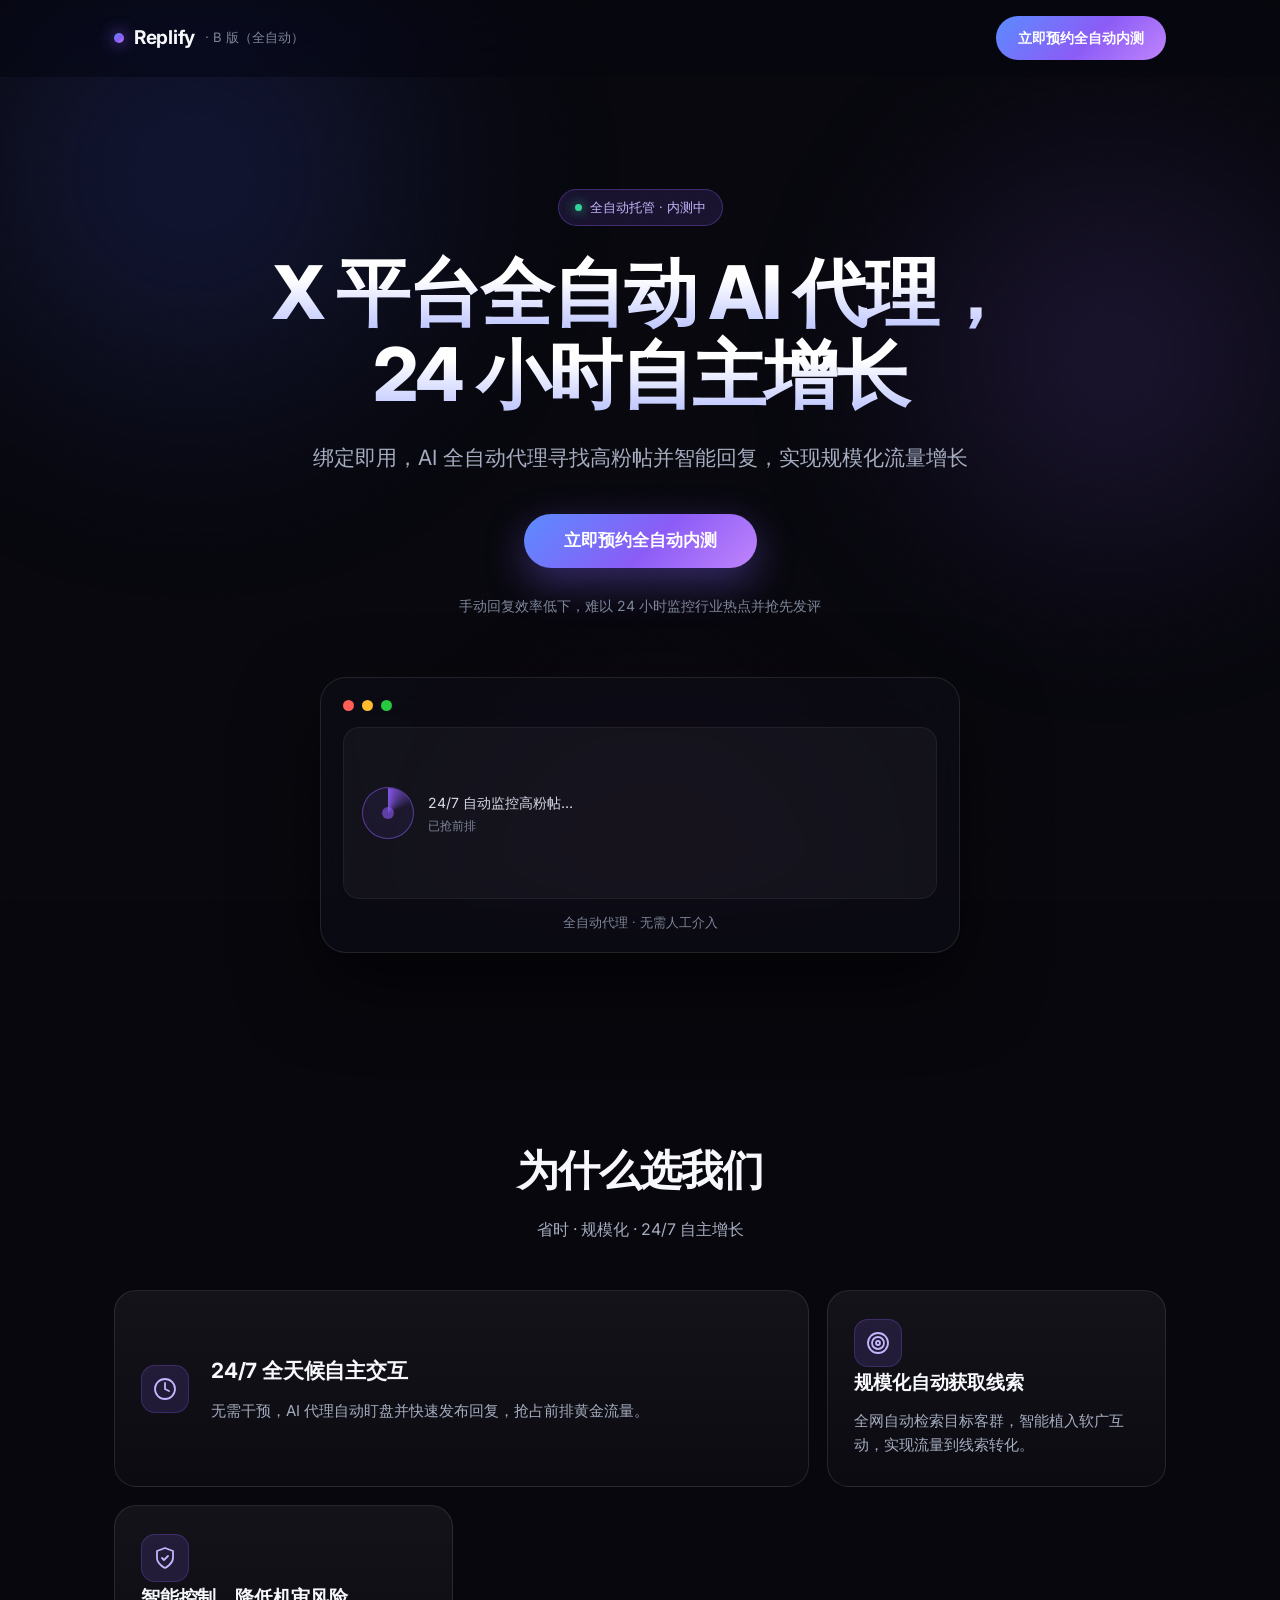
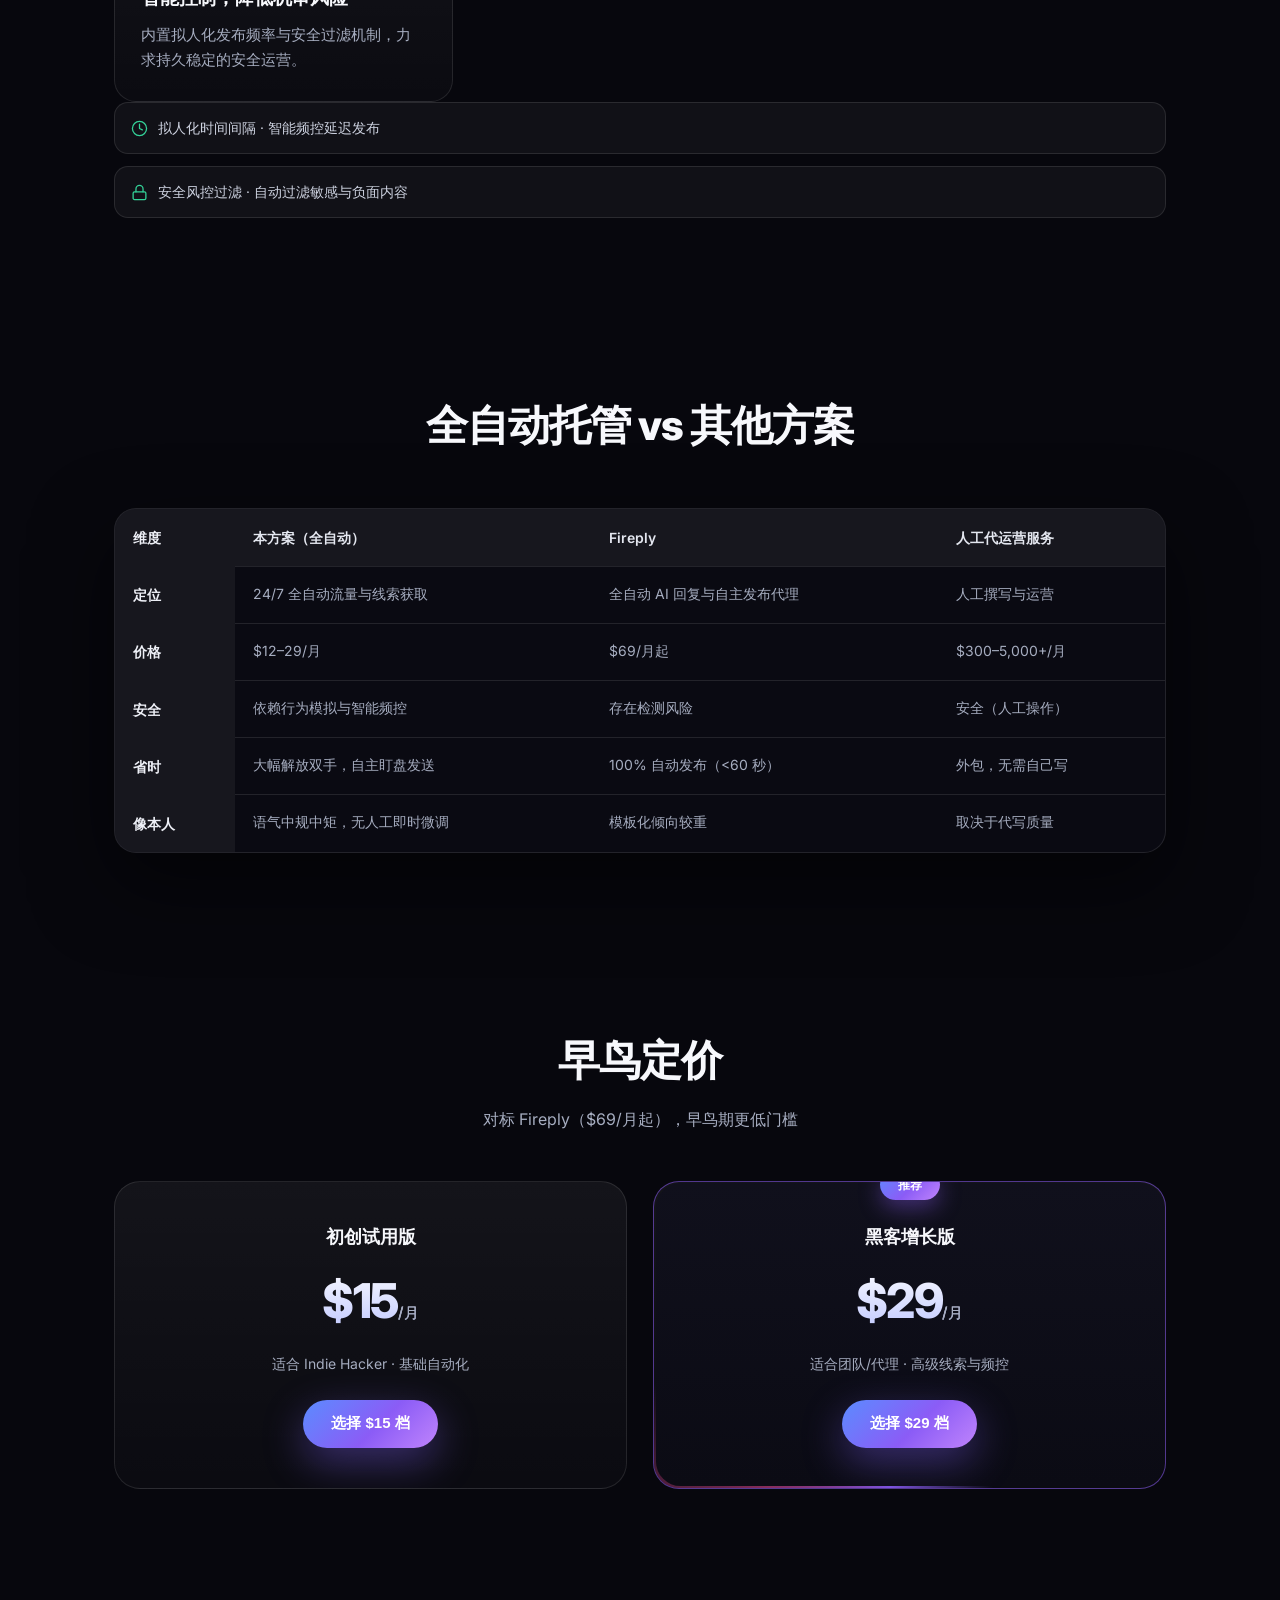
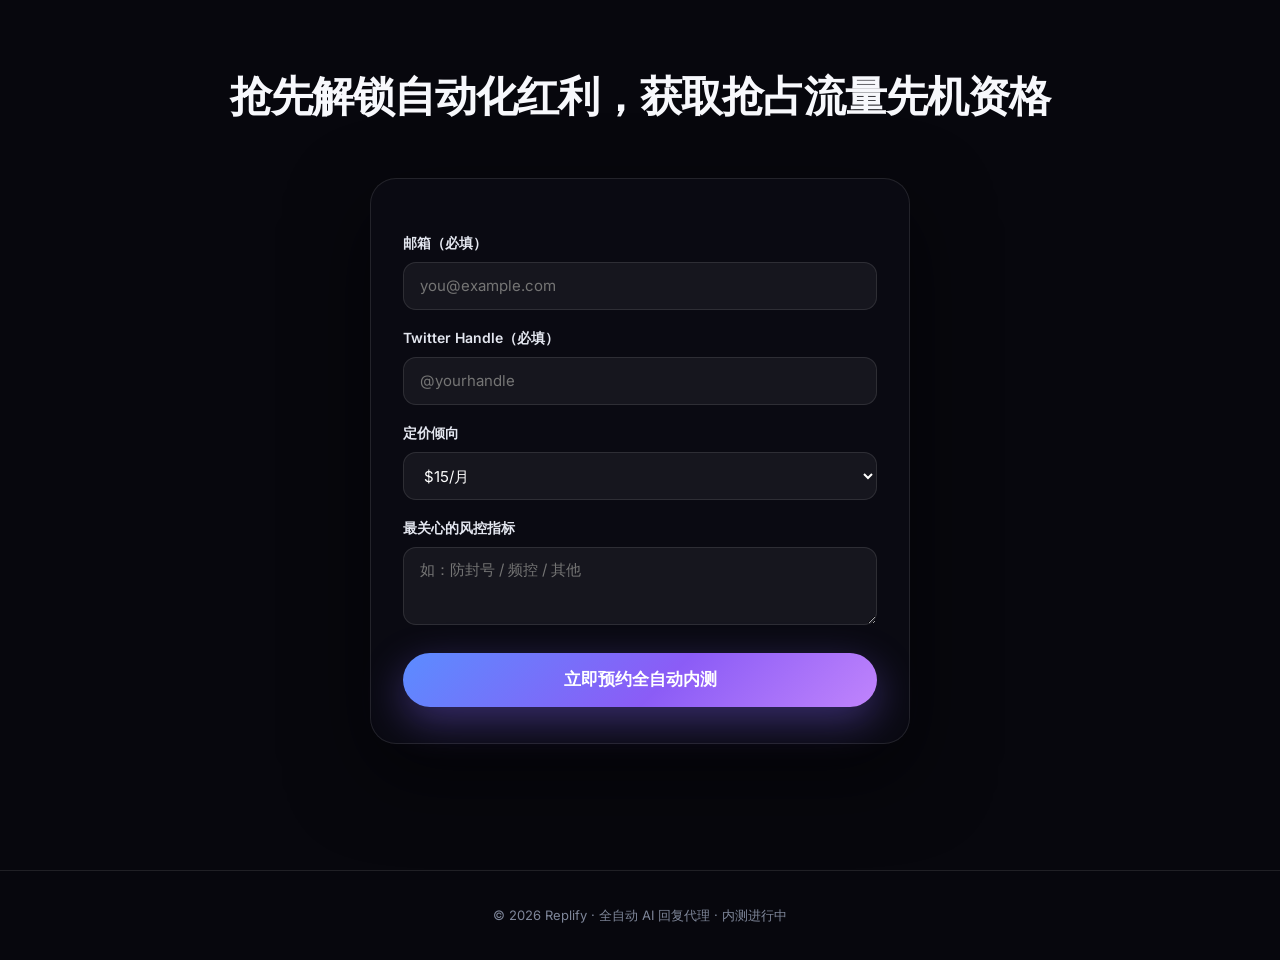
==== b/index.html @ 4a79d8d2 "接入 Cloudflare Worker 埋点端点 (b2-track)" ====
<!DOCTYPE html>
<html lang="zh-CN" data-variant="B">
<head>
<meta charset="UTF-8">
<meta name="viewport" content="width=device-width, initial-scale=1.0">
<link rel="icon" href="data:image/svg+xml,%3Csvg xmlns='http://www.w3.org/2000/svg' viewBox='0 0 32 32'%3E%3Cdefs%3E%3ClinearGradient id='g' x1='0' y1='0' x2='1' y2='1'%3E%3Cstop offset='0' stop-color='%235b8cff'/%3E%3Cstop offset='1' stop-color='%238b5cf6'/%3E%3C/linearGradient%3E%3C/defs%3E%3Crect width='32' height='32' rx='8' fill='url(%23g)'/%3E%3Ctext x='16' y='22' font-family='Arial,sans-serif' font-size='18' font-weight='bold' fill='%23fff' text-anchor='middle'%3ER%3C/text%3E%3C/svg%3E">
<title>B 版 · X平台全自动AI代理，24小时自主增长</title>
<link rel="preconnect" href="https://fonts.googleapis.com">
<link rel="preconnect" href="https://fonts.gstatic.com" crossorigin>
<link rel="stylesheet" href="https://fonts.googleapis.com/css2?family=Inter:wght@300;400;500;600;700;800&display=swap">
<link rel="stylesheet" href="../style.css">
</head>
<body>
<script>window.B2_TRACK_ENDPOINT = window.B2_TRACK_ENDPOINT || 'https://b2-track.luckystart142857.workers.dev/track';</script>

<!-- 装饰层：极光 + 颗粒 + 滚动进度（纯视觉，不影响可访问性） -->
<div class="aurora" aria-hidden="true"><i class="a1"></i><i class="a2"></i><i class="a3"></i></div>
<div class="grain" aria-hidden="true"></div>
<div class="scroll-progress" aria-hidden="true"></div>

<!-- 导航 -->
<nav>
  <div class="nav-inner">
    <div class="brand"><span class="dot"></span>Replify<span class="brand-sub">· B 版（全自动）</span></div>
    <a class="nav-cta" href="#lead-form" data-cta data-cta-position="nav">立即预约全自动内测</a>
  </div>
</nav>

<!-- Hero -->
<section class="hero">
  <div class="container">
    <span class="badge">全自动托管 · 内测中</span>
    <h1><span class="line">X 平台全自动 AI 代理，</span><span class="line">24 小时自主增长</span></h1>
    <p class="sub">绑定即用，AI 全自动代理寻找高粉帖并智能回复，实现规模化流量增长</p>
    <button class="cta-btn" data-cta data-cta-position="hero_main">立即预约全自动内测</button>
    <p class="pain">手动回复效率低下，难以 24 小时监控行业热点并抢先发评</p>

    <!-- 产品动图演示：自动盯盘 → 自动发布 -->
    <div class="demo" role="group" aria-label="产品演示：AI 自动监控并发布回复">
      <div class="demo-head"><i style="background:#ff5f57"></i><i style="background:#febc2e"></i><i style="background:#28c840"></i></div>
      <div class="demo-stage">
        <div class="st st-0">
          <div class="monitor-row">
            <span class="radar" aria-hidden="true"></span>
            <div class="monitor-text">24/7 自动监控高粉帖…<small>已抢前排</small></div>
          </div>
        </div>
        <div class="st st-1">
          <div class="draft-row"><span class="avatar av-draft"></span><div class="draft-bars"><span class="draft-bar b1"></span><span class="draft-bar b2"></span></div></div>
          <div class="draft-row"><span class="avatar av-draft" style="background:linear-gradient(135deg,#4f8cff,#34d399)"></span><div class="draft-bars"><span class="draft-bar b1" style="width:82%;animation-delay:.14s"></span></div></div>
        </div>
        <div class="st st-2">
          <div class="sent"><span class="ok-ring">✓</span> 已自动发布回复（&lt;60 秒）</div>
          <div class="confirm-note">全自动代理 · 无需人工介入</div>
        </div>
      </div>
      <p class="demo-note">全自动代理 · 无需人工介入</p>
    </div>
  </div>
</section>

<!-- 卖点（Bento 网格） -->
<section>
  <div class="container reveal">
    <div class="sec-head" style="--i:0"><h2>为什么选我们</h2><p>省时 · 规模化 · 24/7 自主增长</p></div>
    <div class="features">
      <div class="f-card wide" style="--i:1">
        <div class="f-icon">
          <svg viewBox="0 0 24 24" fill="none" stroke="currentColor" stroke-width="1.8" stroke-linecap="round" stroke-linejoin="round" aria-hidden="true"><circle cx="12" cy="12" r="10"/><path d="M12 6v6l4 2"/></svg>
        </div>
        <div class="f-text">
          <h3>24/7 全天候自主交互</h3>
          <p>无需干预，AI 代理自动盯盘并快速发布回复，抢占前排黄金流量。</p>
        </div>
      </div>
      <div class="f-card tall" style="--i:2">
        <div class="f-icon">
          <svg viewBox="0 0 24 24" fill="none" stroke="currentColor" stroke-width="1.8" stroke-linecap="round" stroke-linejoin="round" aria-hidden="true"><circle cx="12" cy="12" r="10"/><circle cx="12" cy="12" r="6"/><circle cx="12" cy="12" r="2"/></svg>
        </div>
        <h3>规模化自动获取线索</h3>
        <p>全网自动检索目标客群，智能植入软广互动，实现流量到线索转化。</p>
      </div>
      <div class="f-card tall" style="--i:3">
        <div class="f-icon">
          <svg viewBox="0 0 24 24" fill="none" stroke="currentColor" stroke-width="1.8" stroke-linecap="round" stroke-linejoin="round" aria-hidden="true"><path d="M12 22s8-4 8-10V5l-8-3-8 3v7c0 6 8 10 8 10z"/><path d="m9 12 2 2 4-4"/></svg>
        </div>
        <h3>智能控制，降低机审风险</h3>
        <p>内置拟人化发布频率与安全过滤机制，力求持久稳定的安全运营。</p>
      </div>
    </div>
    <div class="trust" style="--i:4">
      <span><svg viewBox="0 0 24 24" fill="none" stroke="currentColor" stroke-width="1.8" stroke-linecap="round" stroke-linejoin="round" aria-hidden="true"><circle cx="12" cy="12" r="10"/><path d="M12 6v6l4 2"/></svg>拟人化时间间隔 · 智能频控延迟发布</span>
      <span><svg viewBox="0 0 24 24" fill="none" stroke="currentColor" stroke-width="1.8" stroke-linecap="round" stroke-linejoin="round" aria-hidden="true"><rect x="3" y="11" width="18" height="11" rx="2"/><path d="M7 11V7a5 5 0 0 1 10 0v4"/></svg>安全风控过滤 · 自动过滤敏感与负面内容</span>
    </div>
  </div>
</section>

<!-- 对比 -->
<section>
  <div class="container reveal">
    <div class="sec-head" style="--i:0"><h2>全自动托管 vs 其他方案</h2></div>
    <div class="tbl-wrap" style="--i:1">
      <table>
        <tr><th>维度</th><th>本方案（全自动）</th><th>Fireply</th><th>人工代运营服务</th></tr>
        <tr><th scope="row">定位</th><td>24/7 全自动流量与线索获取</td><td>全自动 AI 回复与自主发布代理</td><td>人工撰写与运营</td></tr>
        <tr><th scope="row">价格</th><td>$12–29/月</td><td>$69/月起</td><td>$300–5,000+/月</td></tr>
        <tr><th scope="row">安全</th><td>依赖行为模拟与智能频控</td><td>存在检测风险</td><td>安全（人工操作）</td></tr>
        <tr><th scope="row">省时</th><td>大幅解放双手，自主盯盘发送</td><td>100% 自动发布（&lt;60 秒）</td><td>外包，无需自己写</td></tr>
        <tr><th scope="row">像本人</th><td>语气中规中矩，无人工即时微调</td><td>模板化倾向较重</td><td>取决于代写质量</td></tr>
      </table>
    </div>
  </div>
</section>

<!-- 定价 -->
<section>
  <div class="container reveal">
    <div class="sec-head" style="--i:0"><h2>早鸟定价</h2><p>对标 Fireply（$69/月起），早鸟期更低门槛</p></div>
    <div class="pricing">
      <div class="price-card" style="--i:1">
        <h3>初创试用版</h3>
        <div class="price">$15<span>/月</span></div>
        <p class="price-note">适合 Indie Hacker · 基础自动化</p>
        <button class="cta-btn" data-cta data-cta-position="pricing_card" data-card-price="15">选择 $15 档</button>
      </div>
      <div class="price-card recommend" style="--i:2">
        <span class="flag">推荐</span>
        <h3>黑客增长版</h3>
        <div class="price">$29<span>/月</span></div>
        <p class="price-note">适合团队/代理 · 高级线索与频控</p>
        <button class="cta-btn" data-cta data-cta-position="pricing_card" data-card-price="29">选择 $29 档</button>
      </div>
    </div>
  </div>
</section>

<!-- 表单 -->
<section>
  <div class="container reveal">
    <div class="sec-head" style="--i:0"><h2>抢先解锁自动化红利，获取抢占流量先机资格</h2></div>
    <form id="lead-form" style="--i:1">
      <label for="email">邮箱（必填）</label>
      <input type="email" id="email" name="email" required placeholder="you@example.com">
      <label for="twitter">Twitter Handle（必填）</label>
      <input type="text" id="twitter" name="twitter" required placeholder="@yourhandle">
      <label for="pricing">定价倾向</label>
      <select id="pricing" name="pricing">
        <option value="15_monthly">$15/月</option>
        <option value="29_monthly">$29/月</option>
        <option value="none">还不确定</option>
      </select>
      <label for="intent">最关心的风控指标</label>
      <textarea id="intent" name="intent" placeholder="如：防封号 / 频控 / 其他"></textarea>
      <button type="submit" class="cta-btn" style="margin-top:20px;width:100%" data-cta data-cta-position="footer_sub">立即预约全自动内测</button>
      <div class="form-ok" id="form-ok">✓ 已提交！我们会尽快联系你（本次为内测预约，未产生费用）。</div>
    </form>
  </div>
</section>

<footer>© 2026 Replify · 全自动 AI 回复代理 · 内测进行中</footer>

<script src="../track.js"></script>
<script src="../motion.js"></script>
<script>B2BindLeadForm(document.getElementById('lead-form'));</script>
</body>
</html>
---- style.css ----
/* ============================================================
   B2 落地页高端视觉 v8 —— 设计技能升级版
   依据：taste-skill(anti-slop) / impeccable(动效) /
         ui-ux-pro-max(Bento+可访问性) / shadcn(块结构) /
         brand-design-md(Apple 留白 + Linear 精准 + Claude 暖强调)
   设计读法：Premium Consumer SaaS Landing · Dark Tech · Bento
   唯一自变量仍 = 定位文案（A/B 共用此样式）
   ============================================================ */
:root {
  --bg: #07070d;
  --bg-soft: #0d0d16;
  --panel: rgba(255,255,255,.045);
  --panel-strong: rgba(255,255,255,.07);
  --line: rgba(255,255,255,.10);
  --line-strong: rgba(255,255,255,.17);
  --glass: rgba(13,13,22,.72);
  --ink: #f7f8fc;
  --muted: #a6adc0;
  --muted-2: #7e8699;
  --blue: #5b8cff;
  --violet: #8b5cf6;
  --pink: #ec4899;
  --green: #34d399;
  --grad: linear-gradient(135deg,#5b8cff 0%,#8b5cf6 55%,#c084fc 100%);
  --radius: 22px;
  --radius-sm: 14px;
  --shadow-lg: 0 30px 80px rgba(0,0,0,.55);
  --ease: cubic-bezier(.16,1,.3,1);
}
* { box-sizing: border-box; margin: 0; padding: 0; }
html { scroll-behavior: smooth; }
body {
  font-family: "Inter", -apple-system, BlinkMacSystemFont, "SF Pro Display", "Segoe UI", "PingFang SC", "Microsoft YaHei", sans-serif;
  background: var(--bg);
  color: var(--ink);
  line-height: 1.65;
  -webkit-font-smoothing: antialiased;
  text-rendering: optimizeLegibility;
  overflow-x: hidden;
}
.container { max-width: 1100px; margin: 0 auto; padding: 0 24px; }

/* ========== 装饰层：极光 + 颗粒 + 滚动进度 ========== */
.aurora { position: fixed; inset: 0; z-index: -1; overflow: hidden; pointer-events: none; }
.aurora i { position: absolute; border-radius: 50%; filter: blur(90px); opacity: .5; will-change: transform; }
.aurora .a1 { width: 58vw; height: 58vw; left: -14vw; top: -22vh; background: radial-gradient(circle, rgba(59,80,200,.55), transparent 62%); animation: drift1 26s ease-in-out infinite alternate; }
.aurora .a2 { width: 50vw; height: 50vw; right: -12vw; top: 4vh; background: radial-gradient(circle, rgba(139,92,246,.42), transparent 60%); animation: drift2 32s ease-in-out infinite alternate; }
.aurora .a3 { width: 42vw; height: 42vw; left: 30vw; bottom: -28vh; background: radial-gradient(circle, rgba(236,72,153,.20), transparent 62%); animation: drift3 38s ease-in-out infinite alternate; }
@keyframes drift1 { from { transform: translate3d(0,0,0) scale(1); } to { transform: translate3d(6vw,4vh,0) scale(1.08); } }
@keyframes drift2 { from { transform: translate3d(0,0,0) scale(1); } to { transform: translate3d(-5vw,6vh,0) scale(1.12); } }
@keyframes drift3 { from { transform: translate3d(0,0,0) scale(1); } to { transform: translate3d(4vw,-5vh,0) scale(1.1); } }
.grain { position: fixed; inset: 0; z-index: 0; pointer-events: none; opacity: .05; background-image: url("data:image/svg+xml,%3Csvg xmlns='http://www.w3.org/2000/svg' width='200' height='200'%3E%3Cfilter id='n'%3E%3CfeTurbulence type='fractalNoise' baseFrequency='0.8' numOctaves='2'/%3E%3C/filter%3E%3Crect width='100%25' height='100%25' filter='url(%23n)' opacity='0.5'/%3E%3C/svg%3E"); }
.scroll-progress { position: fixed; top: 0; left: 0; height: 2px; width: 0; background: linear-gradient(90deg, var(--blue), var(--violet), var(--pink)); z-index: 300; transition: width .1s linear; }

/* ========== 顶部导航（玻璃拟态 + 滚动态） ========== */
nav {
  position: sticky; top: 0; z-index: 100;
  backdrop-filter: blur(20px) saturate(160%); -webkit-backdrop-filter: blur(20px) saturate(160%);
  background: rgba(7,7,13,.55);
  border-bottom: 1px solid transparent;
  transition: background .3s, box-shadow .3s, border-color .3s;
}
nav.scrolled { background: rgba(7,7,13,.82); border-bottom-color: var(--line); box-shadow: 0 10px 34px rgba(0,0,0,.35); }
.nav-inner { display: flex; align-items: center; justify-content: space-between; padding: 16px 24px; max-width: 1100px; margin: 0 auto; }
.brand { font-size: 19px; font-weight: 700; letter-spacing: -0.3px; display: flex; align-items: center; gap: 10px; }
.brand .dot { width: 10px; height: 10px; border-radius: 50%; background: var(--grad); box-shadow: 0 0 16px rgba(139,92,246,.9); }
.brand-sub { color: var(--muted-2); font-weight: 400; font-size: 13px; letter-spacing: 0; }
.nav-cta { min-height: 44px; display: inline-flex; align-items: center; font-size: 14px; font-weight: 600; padding: 0 22px; border-radius: 999px; background: var(--grad); color: #fff; text-decoration: none; transition: transform .2s var(--ease), box-shadow .25s, filter .2s; }
.nav-cta:hover { transform: translateY(-1px); box-shadow: 0 10px 28px rgba(139,92,246,.45); filter: brightness(1.08); }

/* ========== Hero ========== */
.hero { text-align: center; padding: 112px 0 96px; position: relative; }
.badge { display: inline-flex; align-items: center; gap: 8px; background: rgba(139,92,246,.14); color: #c4b5fd; border: 1px solid rgba(139,92,246,.35); padding: 7px 16px; border-radius: 999px; font-size: 13px; margin-bottom: 26px; animation: riseIn .7s var(--ease) both; }
.badge::before { content: ""; width: 7px; height: 7px; border-radius: 50%; background: var(--green); box-shadow: 0 0 12px var(--green); animation: livePulse 2s ease-in-out infinite; }
@keyframes livePulse { 0%,100% { box-shadow: 0 0 0 0 rgba(52,211,153,.5); } 50% { box-shadow: 0 0 0 7px rgba(52,211,153,0); } }
h1 { font-size: clamp(42px, 6vw, 74px); font-weight: 800; letter-spacing: -2px; line-height: 1.1; max-width: 820px; margin: 0 auto; }
h1 .line { display: block; background: linear-gradient(180deg, #fff 32%, #b9c2ff 100%); -webkit-background-clip: text; background-clip: text; -webkit-text-fill-color: transparent; animation: riseIn .8s var(--ease) both; }
h1 .line + .line { animation-delay: .1s; }
@keyframes riseIn { from { opacity: 0; transform: translateY(28px); } to { opacity: 1; transform: none; } }
.sub { font-size: clamp(17px, 2vw, 21px); color: var(--muted); max-width: 660px; margin: 26px auto 38px; animation: riseIn .8s var(--ease) .18s both; }
.cta-btn { position: relative; overflow: hidden; display: inline-flex; align-items: center; justify-content: center; min-height: 54px; background: var(--grad); color: #fff; padding: 0 40px; border-radius: 999px; font-size: 17px; font-weight: 600; border: none; cursor: pointer; text-decoration: none; box-shadow: 0 14px 40px rgba(124,94,246,.4); transition: transform .2s var(--ease), box-shadow .25s, filter .2s; animation: riseIn .8s var(--ease) .26s both; }
.cta-btn:hover { transform: translateY(-2px) scale(1.02); box-shadow: 0 20px 52px rgba(124,94,246,.55); filter: brightness(1.08); }
.cta-btn:active { transform: translateY(0) scale(.99); }
.cta-btn::after { content: ""; position: absolute; top: 0; left: -80%; width: 45%; height: 100%; background: linear-gradient(105deg, transparent, rgba(255,255,255,.4), transparent); transform: skewX(-20deg); animation: shine 3.6s ease-in-out infinite; }
@keyframes shine { 0%,55% { left: -80%; } 100% { left: 140%; } }
.pain { color: var(--muted-2); font-size: 14px; margin-top: 26px; animation: riseIn .8s var(--ease) .34s both; }

/* ========== 产品动图演示（focal moment） ========== */
.demo { position: relative; max-width: 640px; margin: 60px auto 0; text-align: left; background: var(--glass); border: 1px solid var(--line); border-radius: 26px; padding: 22px 22px 18px; box-shadow: var(--shadow-lg); backdrop-filter: blur(26px) saturate(150%); -webkit-backdrop-filter: blur(26px) saturate(150%); animation: riseIn .9s var(--ease) .4s both; }
.demo-head { display: flex; align-items: center; gap: 8px; margin-bottom: 16px; }
.demo-head i { width: 11px; height: 11px; border-radius: 50%; display: inline-block; }
.demo-stage { position: relative; min-height: 172px; background: rgba(255,255,255,.035); border: 1px solid rgba(255,255,255,.05); border-radius: 16px; overflow: hidden; }
.st { position: absolute; inset: 0; padding: 18px; display: flex; flex-direction: column; justify-content: center; gap: 12px; opacity: 0; transform: translateY(12px); transition: opacity .45s var(--ease), transform .45s var(--ease); }
.demo.st0 .st-0, .demo.st1 .st-1, .demo.st2 .st-2, .demo.st3 .st-3, .demo.st4 .st-4, .demo.static .st-4 { opacity: 1; transform: none; }
.demo.static .st-3, .demo.static .st-2, .demo.static .st-1, .demo.static .st-0 { opacity: 0; }
/* A/B 状态 0：收到/监控 */
.msg-row { display: flex; align-items: center; gap: 12px; }
.avatar { width: 34px; height: 34px; border-radius: 50%; flex-shrink: 0; }
.av-in { background: linear-gradient(135deg,#64748b,#94a3b8); }
.av-draft { background: linear-gradient(135deg,#5b8cff,#8b5cf6); }
.msg-bubble { background: rgba(255,255,255,.08); border: 1px solid var(--line); border-radius: 14px; padding: 9px 14px; font-size: 13px; color: #d7dbe8; }
.monitor-row { display: flex; align-items: center; gap: 14px; }
.radar { position: relative; width: 52px; height: 52px; border-radius: 50%; border: 1px solid rgba(139,92,246,.55); overflow: hidden; flex-shrink: 0; background: rgba(139,92,246,.08); }
.radar::before { content: ""; position: absolute; inset: -30%; background: conic-gradient(from 0deg, rgba(139,92,246,.9), transparent 70deg); animation: spin 2.4s linear infinite; }
@keyframes spin { to { transform: rotate(360deg); } }
.radar::after { content: ""; position: absolute; inset: 38%; border-radius: 50%; background: rgba(139,92,246,.6); }
.monitor-text { font-size: 14px; color: #d7dbe8; }
.monitor-text small { display: block; color: var(--muted-2); font-size: 12px; margin-top: 2px; }
/* 状态 1：AI 起草（打字点） */
.typing { display: flex; align-items: center; gap: 9px; color: #c4b5fd; font-size: 13px; }
.typing i { width: 7px; height: 7px; border-radius: 50%; background: currentColor; animation: blink 1.2s ease-in-out infinite; }
.typing i:nth-child(2) { animation-delay: .16s; }
.typing i:nth-child(3) { animation-delay: .32s; }
@keyframes blink { 0%,80%,100% { opacity: .22; transform: translateY(0); } 40% { opacity: 1; transform: translateY(-3px); } }
/* 状态 2：草稿出现（进度条填充） */
.draft-row { display: flex; align-items: center; gap: 12px; }
.draft-bars { flex: 1; display: flex; flex-direction: column; gap: 8px; }
.draft-bar { height: 11px; border-radius: 6px; background: linear-gradient(90deg, var(--blue), var(--violet)); transform-origin: left; animation: fillBar 1.1s var(--ease) both; }
.draft-bar.b2 { width: 68%; animation-delay: .14s; }
@keyframes fillBar { from { transform: scaleX(0); } to { transform: scaleX(1); } }
.draft-tag { font-size: 12px; color: var(--muted-2); }
/* 状态 3：确认按钮（呼吸光圈） */
.confirm-cta { align-self: flex-start; display: inline-flex; align-items: center; gap: 8px; background: var(--grad); color: #fff; border: none; border-radius: 999px; padding: 11px 24px; font-size: 14px; font-weight: 600; cursor: pointer; animation: confirmPulse 1.7s ease-in-out infinite; }
@keyframes confirmPulse { 0%,100% { box-shadow: 0 0 0 0 rgba(139,92,246,.5); } 50% { box-shadow: 0 0 0 11px rgba(139,92,246,0); } }
.confirm-note { font-size: 12px; color: var(--muted-2); }
/* 状态 4：已发送 */
.sent { display: flex; align-items: center; gap: 12px; color: var(--green); font-size: 15px; font-weight: 600; }
.ok-ring { width: 24px; height: 24px; border-radius: 50%; background: rgba(52,211,153,.14); border: 1px solid rgba(52,211,153,.55); display: inline-flex; align-items: center; justify-content: center; font-size: 13px; color: var(--green); animation: popIn .5s var(--ease) both; }
@keyframes popIn { from { transform: scale(.4); opacity: 0; } to { transform: scale(1); opacity: 1; } }
.demo-note { text-align: center; font-size: 12.5px; color: var(--muted-2); margin-top: 14px; }

/* ========== 区块标题 ========== */
section { padding: 86px 0; }
.sec-head { text-align: center; margin-bottom: 48px; }
.sec-head h2 { font-size: clamp(28px, 3.6vw, 42px); letter-spacing: -1px; font-weight: 800; }
.sec-head p { color: var(--muted); margin-top: 12px; font-size: 16px; }

/* ========== 卖点：Bento 网格 ========== */
.features { display: grid; grid-template-columns: repeat(6, 1fr); gap: 18px; }
.f-card { position: relative; overflow: hidden; grid-column: span 3; background: linear-gradient(180deg, rgba(255,255,255,.05), rgba(255,255,255,.02)); border: 1px solid var(--line); border-radius: var(--radius); padding: 28px 26px; transition: transform .25s var(--ease), border-color .25s, box-shadow .25s; }
.f-card::before { content: ""; position: absolute; top: 0; left: 0; right: 0; height: 1px; background: linear-gradient(90deg, transparent, rgba(255,255,255,.25), transparent); opacity: 0; transition: opacity .3s; }
.f-card:hover { transform: translateY(-4px); border-color: rgba(139,92,246,.42); box-shadow: 0 18px 50px rgba(0,0,0,.5); }
.f-card:hover::before { opacity: 1; }
.f-card.wide { grid-column: span 4; display: grid; grid-template-columns: auto 1fr; gap: 22px; align-items: center; }
.f-card.tall { grid-column: span 2; }
.f-icon { width: 48px; height: 48px; border-radius: 14px; display: flex; align-items: center; justify-content: center; background: rgba(139,92,246,.15); color: #c4b5fd; flex-shrink: 0; box-shadow: inset 0 0 0 1px rgba(139,92,246,.25); }
.f-icon svg { width: 24px; height: 24px; }
.f-card h3 { font-size: 19px; margin-bottom: 10px; letter-spacing: -0.2px; font-weight: 700; }
.f-card.wide h3 { font-size: 21px; }
.f-card p { color: var(--muted); font-size: 15px; }
.trust { grid-column: span 2; display: flex; flex-direction: column; gap: 12px; justify-content: center; }
.trust span { display: flex; align-items: center; gap: 10px; background: var(--panel); border: 1px solid var(--line); border-radius: var(--radius-sm); padding: 14px 16px; font-size: 13.5px; color: #cdd2e0; }
.trust svg { width: 17px; height: 17px; flex-shrink: 0; color: var(--green); }

/* ========== 对比表 ========== */
.tbl-wrap { border: 1px solid var(--line); border-radius: var(--radius); overflow: hidden; background: var(--glass); box-shadow: var(--shadow-lg); backdrop-filter: blur(20px); -webkit-backdrop-filter: blur(20px); }
table { width: 100%; border-collapse: collapse; font-size: 14px; }
th { text-align: left; padding: 17px 18px; background: rgba(255,255,255,.05); font-weight: 600; color: #e4e7f0; }
td { padding: 15px 18px; border-top: 1px solid var(--line); color: var(--muted); vertical-align: top; }
tr:hover td { background: rgba(139,92,246,.05); }
td:first-child, th:first-child { font-weight: 600; color: #eef0f7; }

/* ========== 定价 ========== */
.pricing { display: grid; grid-template-columns: repeat(2, 1fr); gap: 26px; }
.price-card { position: relative; overflow: hidden; background: linear-gradient(180deg, rgba(255,255,255,.055), rgba(255,255,255,.02)); border: 1px solid var(--line); border-radius: 26px; padding: 40px 32px; text-align: center; transition: transform .25s var(--ease), box-shadow .25s, border-color .25s; }
.price-card:hover { transform: translateY(-5px); box-shadow: 0 22px 56px rgba(0,0,0,.5); }
.price-card.recommend { border-color: rgba(139,92,246,.55); }
.price-card.recommend::before { content: ""; position: absolute; left: 50%; top: 50%; width: 240%; aspect-ratio: 1; transform: translate(-50%,-50%) rotate(0deg); background: conic-gradient(from 0deg, transparent 0 42%, rgba(139,92,246,.9) 52%, rgba(236,72,153,.55) 62%, transparent 72% 100%); animation: rotateSlow 7s linear infinite; pointer-events: none; }
.price-card.recommend::after { content: ""; position: absolute; inset: 1.5px; border-radius: 24.5px; background: linear-gradient(180deg, #10101c, #0b0b14); pointer-events: none; }
.price-card.recommend > * { position: relative; z-index: 1; }
@keyframes rotateSlow { to { transform: translate(-50%,-50%) rotate(360deg); } }
.price-card .flag { position: absolute; top: -13px; left: 50%; transform: translateX(-50%); background: var(--grad); color: #fff; font-size: 12px; font-weight: 700; padding: 6px 18px; border-radius: 999px; box-shadow: 0 8px 22px rgba(139,92,246,.4); z-index: 2; }
.price-card h3 { font-size: 18px; margin-bottom: 10px; font-weight: 700; }
.price { font-size: 48px; font-weight: 800; letter-spacing: -1.5px; background: linear-gradient(180deg,#fff,#b9c2ff); -webkit-background-clip: text; background-clip: text; -webkit-text-fill-color: transparent; }
.price span { font-size: 15px; color: var(--muted); -webkit-text-fill-color: var(--muted); font-weight: 500; letter-spacing: 0; }
.price-note { color: var(--muted); font-size: 14px; margin: 12px 0 24px; }
.price-card .cta-btn { font-size: 15px; min-height: 48px; padding: 0 28px; animation: none; }

/* ========== 表单 ========== */
form { background: var(--glass); border: 1px solid var(--line); border-radius: 26px; padding: 36px 32px; max-width: 540px; margin: 0 auto; box-shadow: var(--shadow-lg); backdrop-filter: blur(24px); -webkit-backdrop-filter: blur(24px); }
label { display: block; margin: 16px 0 8px; font-size: 14px; font-weight: 600; color: #e4e7f0; }
input, select, textarea { width: 100%; min-height: 48px; padding: 12px 16px; border: 1px solid var(--line); border-radius: 13px; font-size: 15px; font-family: inherit; background: rgba(255,255,255,.05); color: #fff; transition: border-color .2s, box-shadow .2s; }
input:focus, select:focus, textarea:focus { outline: none; border-color: rgba(139,92,246,.65); box-shadow: 0 0 0 3px rgba(139,92,246,.18); }
select option { background: #14141f; color: #fff; }
textarea { resize: vertical; min-height: 78px; }
.form-ok { display: none; background: rgba(52,211,153,.12); color: var(--green); border: 1px solid rgba(52,211,153,.4); border-radius: 13px; padding: 13px 16px; margin-top: 16px; font-size: 14px; }

/* ========== 滚动浮现 + 交错（track.js 提供 .js-ready/.in） ========== */
.js-ready .reveal { opacity: 0; transform: translateY(30px); transition: opacity .75s var(--ease), transform .75s var(--ease); }
.reveal.in { opacity: 1; transform: none; }
.js-ready .reveal .f-card, .js-ready .reveal .trust, .js-ready .reveal .tbl-wrap, .js-ready .reveal .price-card, .js-ready .reveal .sec-head { opacity: 0; transform: translateY(20px); transition: opacity .55s var(--ease) calc(var(--i, 0) * 90ms), transform .55s var(--ease) calc(var(--i, 0) * 90ms); }
.reveal.in .f-card, .reveal.in .trust, .reveal.in .tbl-wrap, .reveal.in .price-card, .reveal.in .sec-head { opacity: 1; transform: none; }

footer { text-align: center; color: var(--muted-2); padding: 34px 0; font-size: 13px; border-top: 1px solid var(--line); margin-top: 40px; }

/* ========== 可访问性：焦点环 + 触控 + 动效开关 ========== */
:focus-visible { outline: 2px solid var(--blue); outline-offset: 3px; border-radius: 8px; }
@media (max-width: 760px) {
  .features, .pricing { grid-template-columns: 1fr; }
  .f-card.wide, .f-card.tall, .f-card, .trust { grid-column: span 1; }
  .f-card.wide { grid-template-columns: 1fr; }
  .hero { padding: 76px 0 64px; }
  .nav-inner { padding: 12px 16px; }
  h1 { letter-spacing: -1px; }
}
@media (prefers-reduced-motion: reduce) {
  *, *::before, *::after { animation-duration: .01ms !important; animation-iteration-count: 1 !important; transition-duration: .01ms !important; scroll-behavior: auto !important; }
  .aurora i { animation: none; }
  .cta-btn::after { display: none; }
}
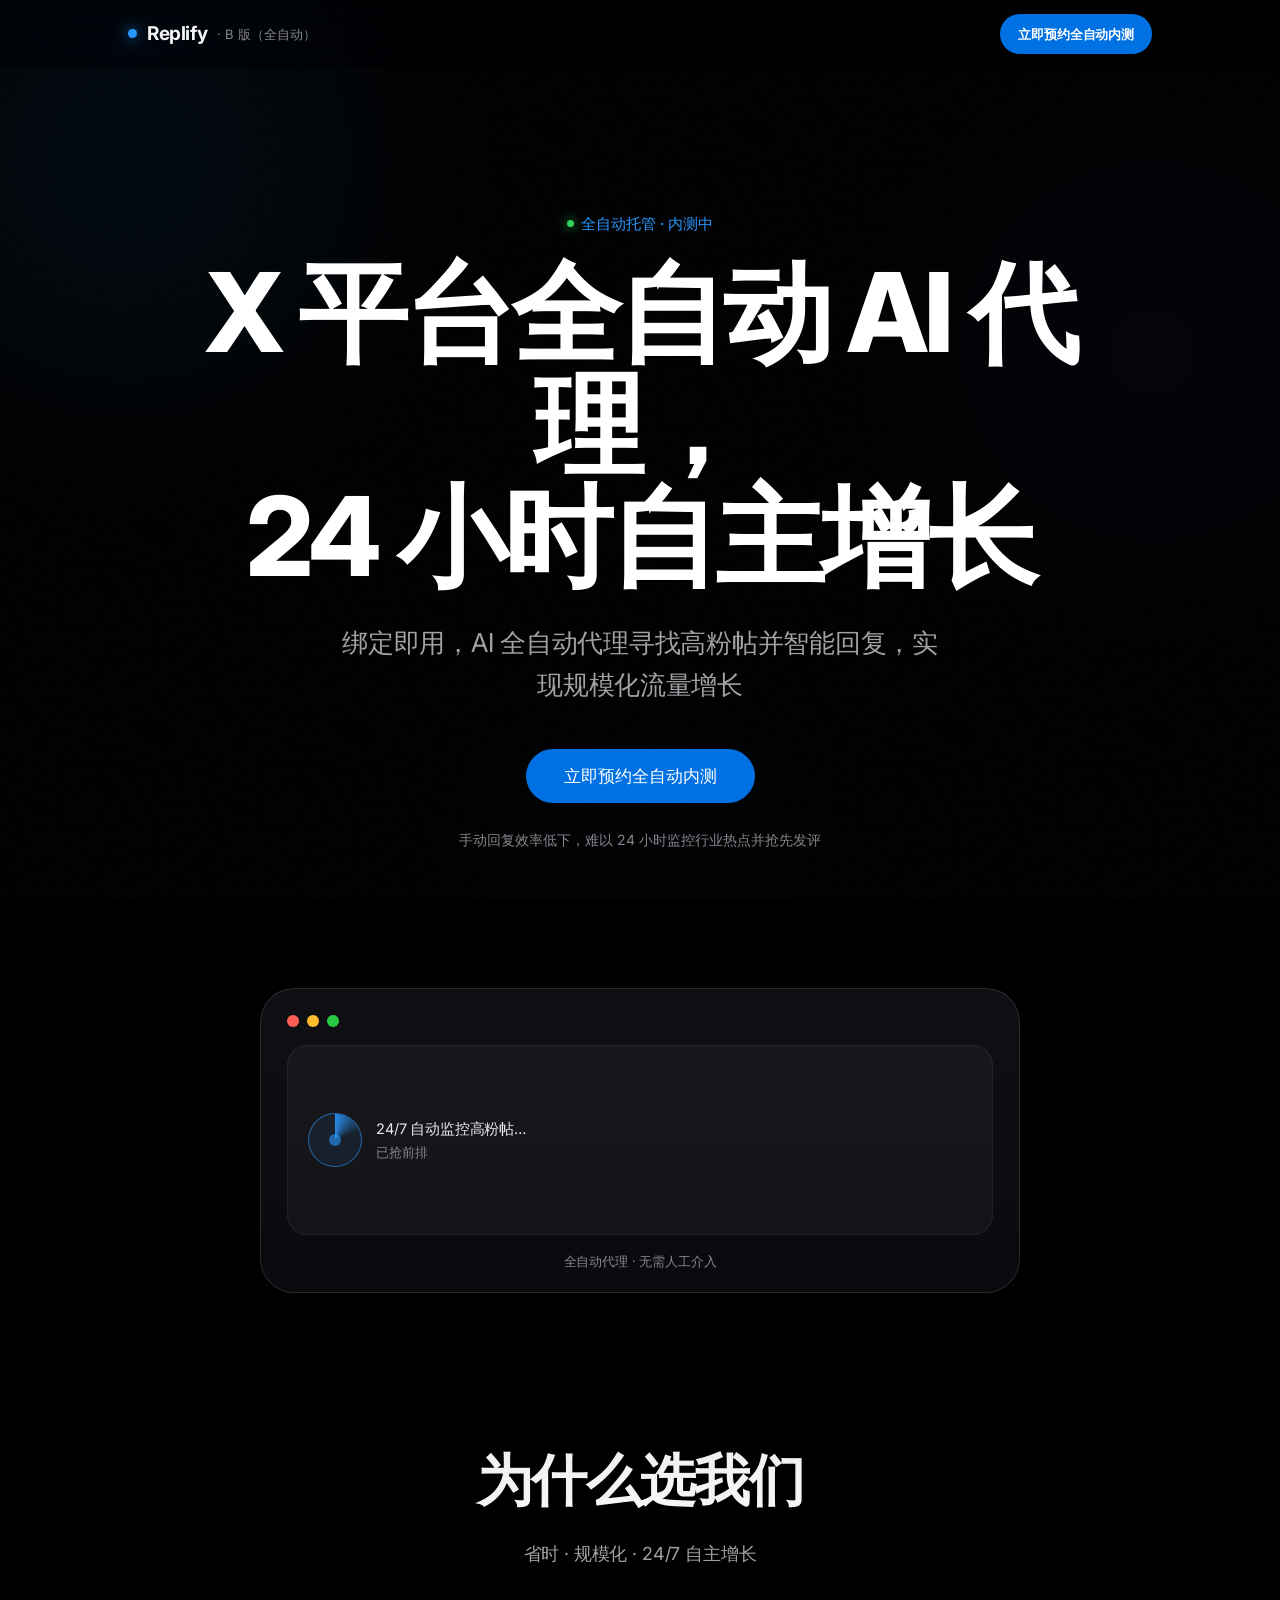
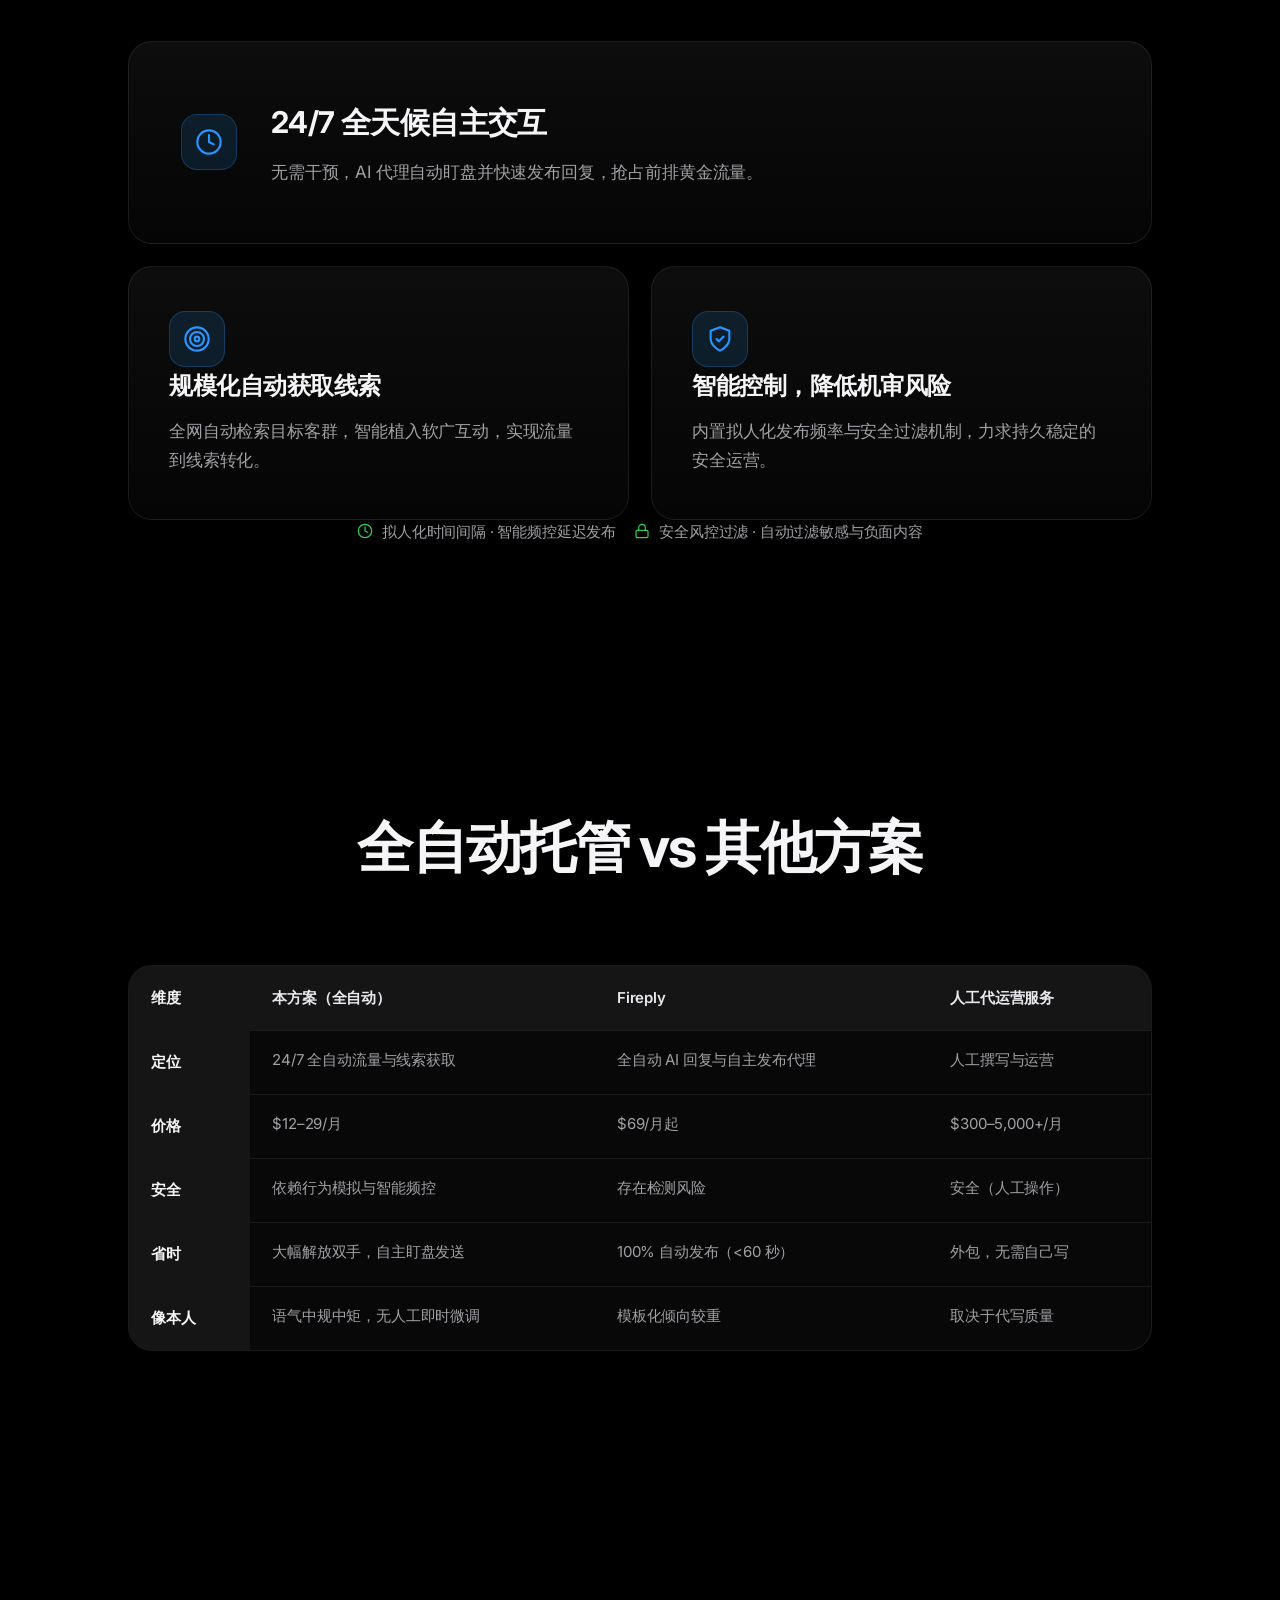
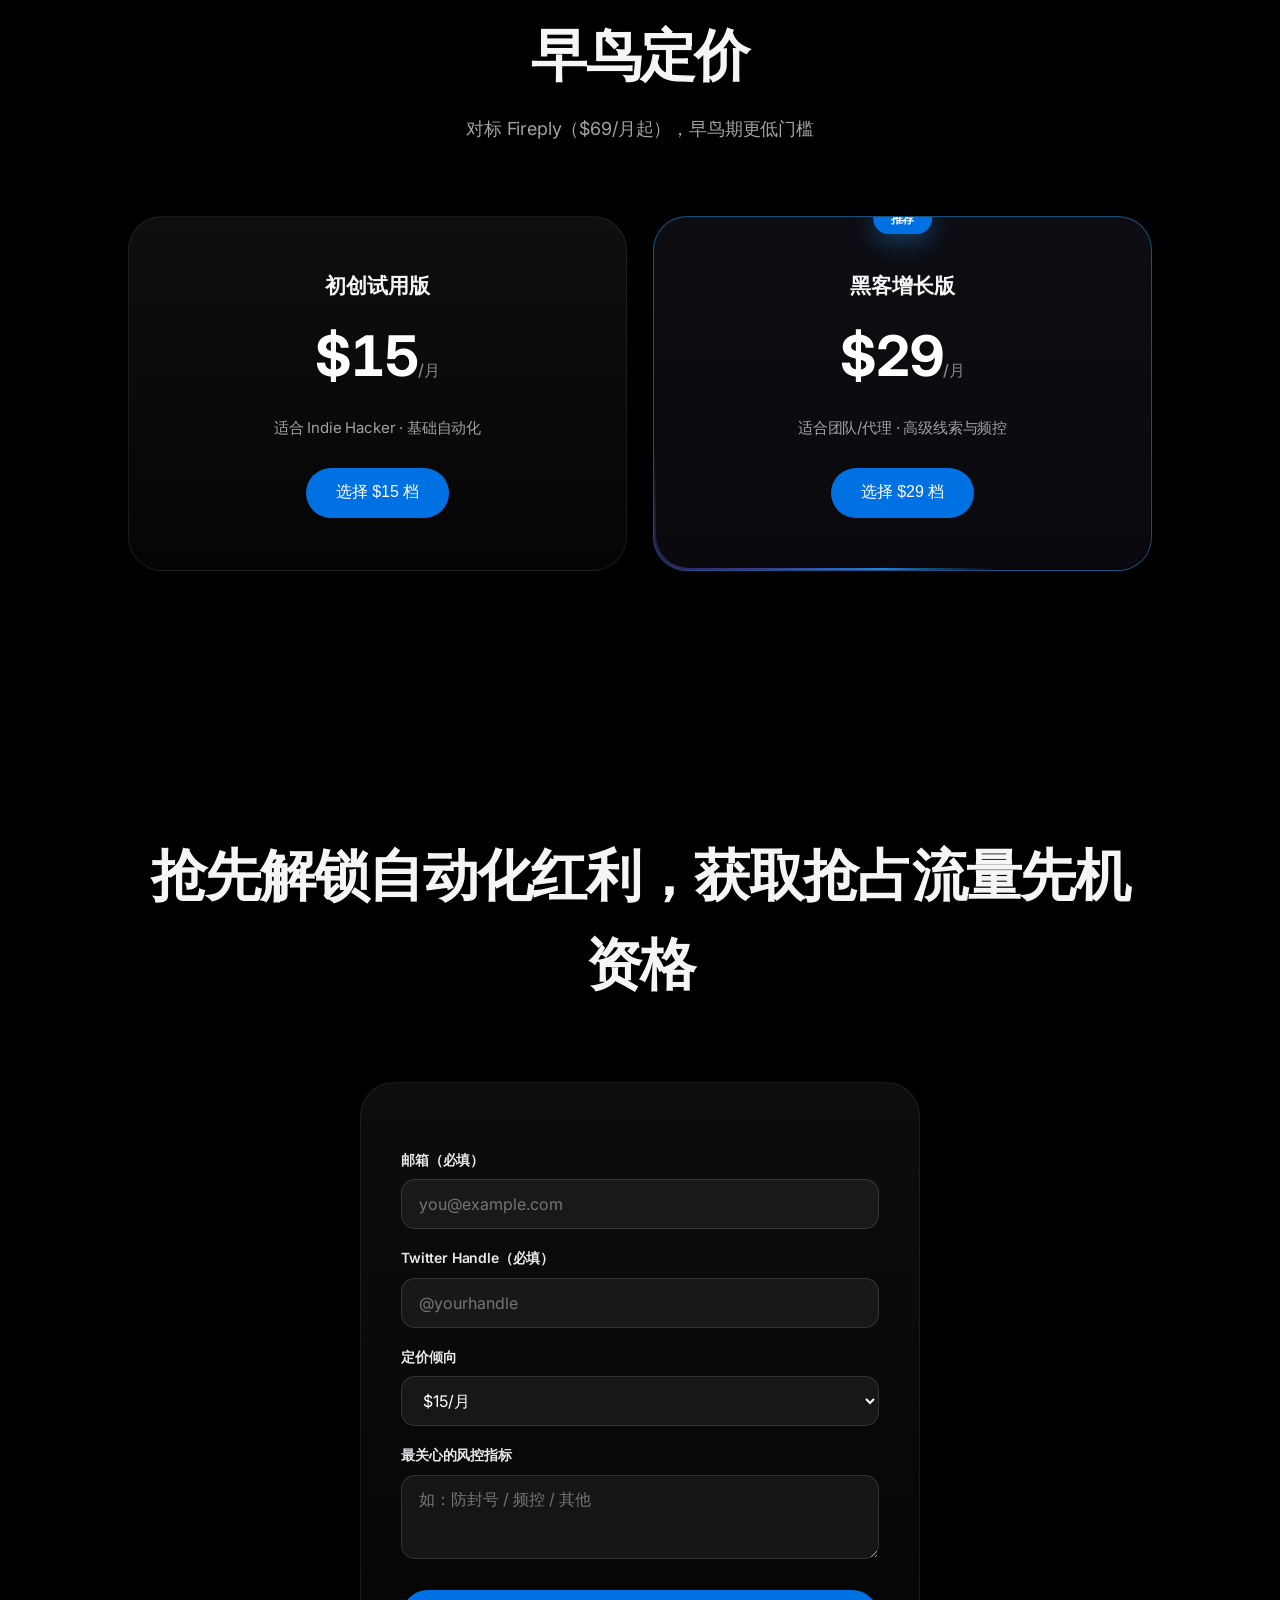
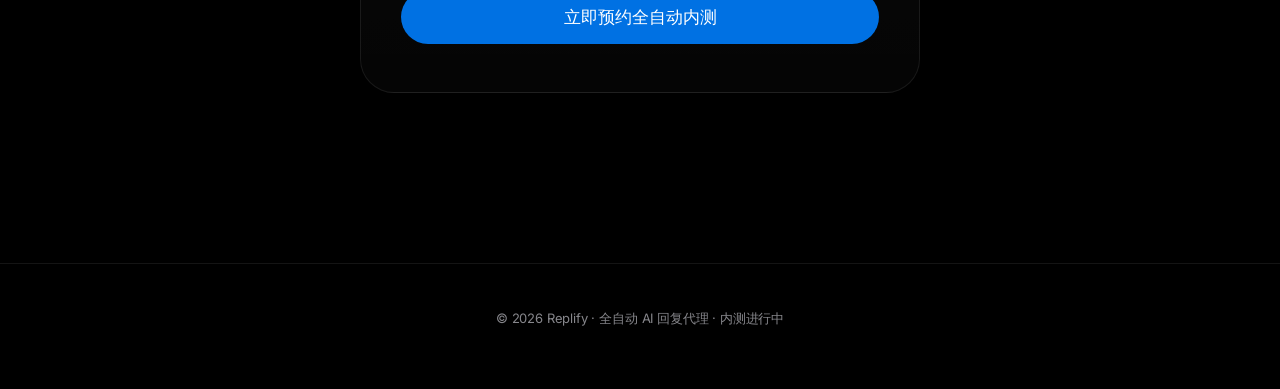
==== commit af9ab443: "v10 Apple 风格重设计: 深空黑/巨字/SF字体/大留白/滚动视差动效" ====
--- a/b/index.html
+++ b/b/index.html
@@ -3,8 +3,8 @@
 <head>
 <meta charset="UTF-8">
 <meta name="viewport" content="width=device-width, initial-scale=1.0">
-<link rel="icon" href="data:image/svg+xml,%3Csvg xmlns='http://www.w3.org/2000/svg' viewBox='0 0 32 32'%3E%3Cdefs%3E%3ClinearGradient id='g' x1='0' y1='0' x2='1' y2='1'%3E%3Cstop offset='0' stop-color='%235b8cff'/%3E%3Cstop offset='1' stop-color='%238b5cf6'/%3E%3C/linearGradient%3E%3C/defs%3E%3Crect width='32' height='32' rx='8' fill='url(%23g)'/%3E%3Ctext x='16' y='22' font-family='Arial,sans-serif' font-size='18' font-weight='bold' fill='%23fff' text-anchor='middle'%3ER%3C/text%3E%3C/svg%3E">
 <title>B 版 · X平台全自动AI代理，24小时自主增长</title>
+<link rel="icon" href="data:image/svg+xml,%3Csvg xmlns='http://www.w3.org/2000/svg' viewBox='0 0 32 32'%3E%3Cdefs%3E%3ClinearGradient id='g' x1='0' y1='0' x2='1' y2='1'%3E%3Cstop offset='0' stop-color='%232997ff'/%3E%3Cstop offset='1' stop-color='%235e5ce6'/%3E%3C/linearGradient%3E%3C/defs%3E%3Crect width='32' height='32' rx='8' fill='url(%23g)'/%3E%3Ctext x='16' y='22' font-family='Arial,sans-serif' font-size='18' font-weight='bold' fill='%23fff' text-anchor='middle'%3ER%3C/text%3E%3C/svg%3E">
 <link rel="preconnect" href="https://fonts.googleapis.com">
 <link rel="preconnect" href="https://fonts.gstatic.com" crossorigin>
 <link rel="stylesheet" href="https://fonts.googleapis.com/css2?family=Inter:wght@300;400;500;600;700;800&display=swap">
@@ -13,7 +13,7 @@
 <body>
 <script>window.B2_TRACK_ENDPOINT = window.B2_TRACK_ENDPOINT || 'https://b2-track.luckystart142857.workers.dev/track';</script>
 
-<!-- 装饰层：极光 + 颗粒 + 滚动进度（纯视觉，不影响可访问性） -->
+<!-- 深空背景：极光 + 颗粒 + 滚动进度 -->
 <div class="aurora" aria-hidden="true"><i class="a1"></i><i class="a2"></i><i class="a3"></i></div>
 <div class="grain" aria-hidden="true"></div>
 <div class="scroll-progress" aria-hidden="true"></div>
@@ -32,34 +32,38 @@
     <span class="badge">全自动托管 · 内测中</span>
     <h1><span class="line">X 平台全自动 AI 代理，</span><span class="line">24 小时自主增长</span></h1>
     <p class="sub">绑定即用，AI 全自动代理寻找高粉帖并智能回复，实现规模化流量增长</p>
-    <button class="cta-btn" data-cta data-cta-position="hero_main">立即预约全自动内测</button>
+    <div class="cta-row">
+      <button class="cta-btn" data-cta data-cta-position="hero_main">立即预约全自动内测</button>
+    </div>
     <p class="pain">手动回复效率低下，难以 24 小时监控行业热点并抢先发评</p>
 
-    <!-- 产品动图演示：自动盯盘 → 自动发布 -->
-    <div class="demo" role="group" aria-label="产品演示：AI 自动监控并发布回复">
-      <div class="demo-head"><i style="background:#ff5f57"></i><i style="background:#febc2e"></i><i style="background:#28c840"></i></div>
-      <div class="demo-stage">
-        <div class="st st-0">
-          <div class="monitor-row">
-            <span class="radar" aria-hidden="true"></span>
-            <div class="monitor-text">24/7 自动监控高粉帖…<small>已抢前排</small></div>
+    <!-- 产品演示（Apple 式居中大屏：雷达盯盘） -->
+    <div class="demo-wrap">
+      <div class="demo" role="group" aria-label="产品演示：AI 自动监控并发布回复">
+        <div class="demo-head"><i style="background:#ff5f57"></i><i style="background:#febc2e"></i><i style="background:#28c840"></i></div>
+        <div class="demo-stage">
+          <div class="st st-0">
+            <div class="monitor-row">
+              <span class="radar" aria-hidden="true"></span>
+              <div class="monitor-text">24/7 自动监控高粉帖…<small>已抢前排</small></div>
+            </div>
+          </div>
+          <div class="st st-1">
+            <div class="draft-row"><span class="avatar av-draft"></span><div class="draft-bars"><span class="draft-bar b1"></span><span class="draft-bar b2"></span></div></div>
+            <div class="draft-row"><span class="avatar av-draft" style="background:linear-gradient(135deg,#2997ff,#30d158)"></span><div class="draft-bars"><span class="draft-bar b1" style="width:82%;animation-delay:.14s"></span></div></div>
+          </div>
+          <div class="st st-2">
+            <div class="sent"><span class="ok-ring">✓</span> 已自动发布回复（&lt;60 秒）</div>
+            <div class="confirm-note">全自动代理 · 无需人工介入</div>
           </div>
         </div>
-        <div class="st st-1">
-          <div class="draft-row"><span class="avatar av-draft"></span><div class="draft-bars"><span class="draft-bar b1"></span><span class="draft-bar b2"></span></div></div>
-          <div class="draft-row"><span class="avatar av-draft" style="background:linear-gradient(135deg,#4f8cff,#34d399)"></span><div class="draft-bars"><span class="draft-bar b1" style="width:82%;animation-delay:.14s"></span></div></div>
-        </div>
-        <div class="st st-2">
-          <div class="sent"><span class="ok-ring">✓</span> 已自动发布回复（&lt;60 秒）</div>
-          <div class="confirm-note">全自动代理 · 无需人工介入</div>
-        </div>
+        <p class="demo-note">全自动代理 · 无需人工介入</p>
       </div>
-      <p class="demo-note">全自动代理 · 无需人工介入</p>
     </div>
   </div>
 </section>
 
-<!-- 卖点（Bento 网格） -->
+<!-- 卖点（Apple 式大卡片） -->
 <section>
   <div class="container reveal">
     <div class="sec-head" style="--i:0"><h2>为什么选我们</h2><p>省时 · 规模化 · 24/7 自主增长</p></div>
@@ -73,14 +77,14 @@
           <p>无需干预，AI 代理自动盯盘并快速发布回复，抢占前排黄金流量。</p>
         </div>
       </div>
-      <div class="f-card tall" style="--i:2">
+      <div class="f-card" style="--i:2">
         <div class="f-icon">
           <svg viewBox="0 0 24 24" fill="none" stroke="currentColor" stroke-width="1.8" stroke-linecap="round" stroke-linejoin="round" aria-hidden="true"><circle cx="12" cy="12" r="10"/><circle cx="12" cy="12" r="6"/><circle cx="12" cy="12" r="2"/></svg>
         </div>
         <h3>规模化自动获取线索</h3>
         <p>全网自动检索目标客群，智能植入软广互动，实现流量到线索转化。</p>
       </div>
-      <div class="f-card tall" style="--i:3">
+      <div class="f-card" style="--i:3">
         <div class="f-icon">
           <svg viewBox="0 0 24 24" fill="none" stroke="currentColor" stroke-width="1.8" stroke-linecap="round" stroke-linejoin="round" aria-hidden="true"><path d="M12 22s8-4 8-10V5l-8-3-8 3v7c0 6 8 10 8 10z"/><path d="m9 12 2 2 4-4"/></svg>
         </div>
@@ -151,7 +155,7 @@
       </select>
       <label for="intent">最关心的风控指标</label>
       <textarea id="intent" name="intent" placeholder="如：防封号 / 频控 / 其他"></textarea>
-      <button type="submit" class="cta-btn" style="margin-top:20px;width:100%" data-cta data-cta-position="footer_sub">立即预约全自动内测</button>
+      <button type="submit" class="cta-btn" style="margin-top:24px;width:100%" data-cta data-cta-position="footer_sub">立即预约全自动内测</button>
       <div class="form-ok" id="form-ok">✓ 已提交！我们会尽快联系你（本次为内测预约，未产生费用）。</div>
     </form>
   </div>
--- a/style.css
+++ b/style.css
@@ -1,210 +1,207 @@
 /* ============================================================
-   B2 落地页高端视觉 v8 —— 设计技能升级版
-   依据：taste-skill(anti-slop) / impeccable(动效) /
-         ui-ux-pro-max(Bento+可访问性) / shadcn(块结构) /
-         brand-design-md(Apple 留白 + Linear 精准 + Claude 暖强调)
-   设计读法：Premium Consumer SaaS Landing · Dark Tech · Bento
-   唯一自变量仍 = 定位文案（A/B 共用此样式）
+   B2 落地页 v10 —— Apple 风格重设计
+   设计语言：深空黑 + 超大标题 + 海量留白 + 电影质感动效
+   参考 Apple 产品页公式：黑底 / #f5f5f7 文字 / #86868b 次级 /
+   #2997ff 强调 / SF Pro 字体 / Liquid Glass / 滚动驱动动效
+   约束不变：文案忠实 v11、track.js 零改动、A/B 唯一自变量=文案
    ============================================================ */
 :root {
-  --bg: #07070d;
-  --bg-soft: #0d0d16;
+  --bg: #000;
+  --bg-soft: #0a0a0c;
+  --ink: #f5f5f7;
+  --ink-dim: #a1a1a6;
+  --ink-faint: #86868b;
+  --accent: #2997ff;
+  --accent-2: #0071e3;
+  --line: rgba(255,255,255,.12);
+  --line-soft: rgba(255,255,255,.08);
   --panel: rgba(255,255,255,.045);
-  --panel-strong: rgba(255,255,255,.07);
-  --line: rgba(255,255,255,.10);
-  --line-strong: rgba(255,255,255,.17);
-  --glass: rgba(13,13,22,.72);
-  --ink: #f7f8fc;
-  --muted: #a6adc0;
-  --muted-2: #7e8699;
-  --blue: #5b8cff;
-  --violet: #8b5cf6;
-  --pink: #ec4899;
-  --green: #34d399;
-  --grad: linear-gradient(135deg,#5b8cff 0%,#8b5cf6 55%,#c084fc 100%);
-  --radius: 22px;
-  --radius-sm: 14px;
-  --shadow-lg: 0 30px 80px rgba(0,0,0,.55);
+  --green: #30d158;
+  --radius: 24px;
+  --radius-lg: 34px;
   --ease: cubic-bezier(.16,1,.3,1);
+  --font: -apple-system, BlinkMacSystemFont, "SF Pro Display", "SF Pro Text", "Helvetica Neue", "Inter", "PingFang SC", "Microsoft YaHei", sans-serif;
 }
 * { box-sizing: border-box; margin: 0; padding: 0; }
 html { scroll-behavior: smooth; }
 body {
-  font-family: "Inter", -apple-system, BlinkMacSystemFont, "SF Pro Display", "Segoe UI", "PingFang SC", "Microsoft YaHei", sans-serif;
+  font-family: var(--font);
   background: var(--bg);
   color: var(--ink);
-  line-height: 1.65;
+  line-height: 1.6;
   -webkit-font-smoothing: antialiased;
   text-rendering: optimizeLegibility;
   overflow-x: hidden;
+  letter-spacing: -0.01em;
 }
-.container { max-width: 1100px; margin: 0 auto; padding: 0 24px; }
-
-/* ========== 装饰层：极光 + 颗粒 + 滚动进度 ========== */
+.container { max-width: 1080px; margin: 0 auto; padding: 0 28px; }
+
+/* ========== 深空背景（极光 + 颗粒） ========== */
 .aurora { position: fixed; inset: 0; z-index: -1; overflow: hidden; pointer-events: none; }
-.aurora i { position: absolute; border-radius: 50%; filter: blur(90px); opacity: .5; will-change: transform; }
-.aurora .a1 { width: 58vw; height: 58vw; left: -14vw; top: -22vh; background: radial-gradient(circle, rgba(59,80,200,.55), transparent 62%); animation: drift1 26s ease-in-out infinite alternate; }
-.aurora .a2 { width: 50vw; height: 50vw; right: -12vw; top: 4vh; background: radial-gradient(circle, rgba(139,92,246,.42), transparent 60%); animation: drift2 32s ease-in-out infinite alternate; }
-.aurora .a3 { width: 42vw; height: 42vw; left: 30vw; bottom: -28vh; background: radial-gradient(circle, rgba(236,72,153,.20), transparent 62%); animation: drift3 38s ease-in-out infinite alternate; }
-@keyframes drift1 { from { transform: translate3d(0,0,0) scale(1); } to { transform: translate3d(6vw,4vh,0) scale(1.08); } }
-@keyframes drift2 { from { transform: translate3d(0,0,0) scale(1); } to { transform: translate3d(-5vw,6vh,0) scale(1.12); } }
-@keyframes drift3 { from { transform: translate3d(0,0,0) scale(1); } to { transform: translate3d(4vw,-5vh,0) scale(1.1); } }
-.grain { position: fixed; inset: 0; z-index: 0; pointer-events: none; opacity: .05; background-image: url("data:image/svg+xml,%3Csvg xmlns='http://www.w3.org/2000/svg' width='200' height='200'%3E%3Cfilter id='n'%3E%3CfeTurbulence type='fractalNoise' baseFrequency='0.8' numOctaves='2'/%3E%3C/filter%3E%3Crect width='100%25' height='100%25' filter='url(%23n)' opacity='0.5'/%3E%3C/svg%3E"); }
-.scroll-progress { position: fixed; top: 0; left: 0; height: 2px; width: 0; background: linear-gradient(90deg, var(--blue), var(--violet), var(--pink)); z-index: 300; transition: width .1s linear; }
-
-/* ========== 顶部导航（玻璃拟态 + 滚动态） ========== */
-nav {
-  position: sticky; top: 0; z-index: 100;
-  backdrop-filter: blur(20px) saturate(160%); -webkit-backdrop-filter: blur(20px) saturate(160%);
-  background: rgba(7,7,13,.55);
-  border-bottom: 1px solid transparent;
-  transition: background .3s, box-shadow .3s, border-color .3s;
-}
-nav.scrolled { background: rgba(7,7,13,.82); border-bottom-color: var(--line); box-shadow: 0 10px 34px rgba(0,0,0,.35); }
-.nav-inner { display: flex; align-items: center; justify-content: space-between; padding: 16px 24px; max-width: 1100px; margin: 0 auto; }
-.brand { font-size: 19px; font-weight: 700; letter-spacing: -0.3px; display: flex; align-items: center; gap: 10px; }
-.brand .dot { width: 10px; height: 10px; border-radius: 50%; background: var(--grad); box-shadow: 0 0 16px rgba(139,92,246,.9); }
-.brand-sub { color: var(--muted-2); font-weight: 400; font-size: 13px; letter-spacing: 0; }
-.nav-cta { min-height: 44px; display: inline-flex; align-items: center; font-size: 14px; font-weight: 600; padding: 0 22px; border-radius: 999px; background: var(--grad); color: #fff; text-decoration: none; transition: transform .2s var(--ease), box-shadow .25s, filter .2s; }
-.nav-cta:hover { transform: translateY(-1px); box-shadow: 0 10px 28px rgba(139,92,246,.45); filter: brightness(1.08); }
-
-/* ========== Hero ========== */
-.hero { text-align: center; padding: 112px 0 96px; position: relative; }
-.badge { display: inline-flex; align-items: center; gap: 8px; background: rgba(139,92,246,.14); color: #c4b5fd; border: 1px solid rgba(139,92,246,.35); padding: 7px 16px; border-radius: 999px; font-size: 13px; margin-bottom: 26px; animation: riseIn .7s var(--ease) both; }
+.aurora i { position: absolute; border-radius: 50%; filter: blur(110px); opacity: .4; will-change: transform; }
+.aurora .a1 { width: 60vw; height: 60vw; left: -20vw; top: -25vh; background: radial-gradient(circle, rgba(41,151,255,.28), transparent 60%); animation: drift1 30s ease-in-out infinite alternate; }
+.aurora .a2 { width: 52vw; height: 52vw; right: -16vw; top: 2vh; background: radial-gradient(circle, rgba(130,80,255,.18), transparent 60%); animation: drift2 36s ease-in-out infinite alternate; }
+.aurora .a3 { width: 44vw; height: 44vw; left: 28vw; bottom: -30vh; background: radial-gradient(circle, rgba(41,151,255,.10), transparent 62%); animation: drift3 42s ease-in-out infinite alternate; }
+@keyframes drift1 { from { transform: translate3d(0,0,0) scale(1); } to { transform: translate3d(6vw,5vh,0) scale(1.1); } }
+@keyframes drift2 { from { transform: translate3d(0,0,0) scale(1); } to { transform: translate3d(-5vw,7vh,0) scale(1.14); } }
+@keyframes drift3 { from { transform: translate3d(0,0,0) scale(1); } to { transform: translate3d(5vw,-6vh,0) scale(1.12); } }
+.grain { position: fixed; inset: 0; z-index: 0; pointer-events: none; opacity: .04; background-image: url("data:image/svg+xml,%3Csvg xmlns='http://www.w3.org/2000/svg' width='200' height='200'%3E%3Cfilter id='n'%3E%3CfeTurbulence type='fractalNoise' baseFrequency='0.8' numOctaves='2'/%3E%3C/filter%3E%3Crect width='100%25' height='100%25' filter='url(%23n)' opacity='0.5'/%3E%3C/svg%3E"); }
+.scroll-progress { position: fixed; top: 0; left: 0; height: 2px; width: 0; background: linear-gradient(90deg, var(--accent), #7c5cff); z-index: 300; transition: width .1s linear; }
+
+/* ========== 导航（Apple 式毛玻璃） ========== */
+nav { position: sticky; top: 0; z-index: 100; backdrop-filter: blur(24px) saturate(180%); -webkit-backdrop-filter: blur(24px) saturate(180%); background: rgba(0,0,0,.35); border-bottom: 1px solid transparent; transition: background .35s, border-color .35s; }
+nav.scrolled { background: rgba(0,0,0,.72); border-bottom-color: var(--line-soft); }
+.nav-inner { display: flex; align-items: center; justify-content: space-between; padding: 14px 28px; max-width: 1080px; margin: 0 auto; }
+.brand { font-size: 19px; font-weight: 700; letter-spacing: -0.02em; display: flex; align-items: center; gap: 10px; }
+.brand .dot { width: 9px; height: 9px; border-radius: 50%; background: var(--accent); box-shadow: 0 0 14px rgba(41,151,255,.9); }
+.brand-sub { color: var(--ink-faint); font-weight: 400; font-size: 13px; letter-spacing: 0; }
+.nav-cta { min-height: 40px; display: inline-flex; align-items: center; font-size: 13px; font-weight: 600; padding: 0 18px; border-radius: 980px; background: var(--accent-2); color: #fff; text-decoration: none; transition: transform .2s var(--ease), filter .2s, background .2s; }
+.nav-cta:hover { filter: brightness(1.12); transform: translateY(-1px); }
+
+/* ========== Hero（Apple 巨字公式） ========== */
+.hero { text-align: center; padding: 140px 0 60px; position: relative; }
+.badge { display: inline-flex; align-items: center; gap: 7px; color: var(--accent); font-size: 15px; font-weight: 500; letter-spacing: 0; margin-bottom: 20px; animation: riseIn .9s var(--ease) both; }
 .badge::before { content: ""; width: 7px; height: 7px; border-radius: 50%; background: var(--green); box-shadow: 0 0 12px var(--green); animation: livePulse 2s ease-in-out infinite; }
-@keyframes livePulse { 0%,100% { box-shadow: 0 0 0 0 rgba(52,211,153,.5); } 50% { box-shadow: 0 0 0 7px rgba(52,211,153,0); } }
-h1 { font-size: clamp(42px, 6vw, 74px); font-weight: 800; letter-spacing: -2px; line-height: 1.1; max-width: 820px; margin: 0 auto; }
-h1 .line { display: block; background: linear-gradient(180deg, #fff 32%, #b9c2ff 100%); -webkit-background-clip: text; background-clip: text; -webkit-text-fill-color: transparent; animation: riseIn .8s var(--ease) both; }
-h1 .line + .line { animation-delay: .1s; }
-@keyframes riseIn { from { opacity: 0; transform: translateY(28px); } to { opacity: 1; transform: none; } }
-.sub { font-size: clamp(17px, 2vw, 21px); color: var(--muted); max-width: 660px; margin: 26px auto 38px; animation: riseIn .8s var(--ease) .18s both; }
-.cta-btn { position: relative; overflow: hidden; display: inline-flex; align-items: center; justify-content: center; min-height: 54px; background: var(--grad); color: #fff; padding: 0 40px; border-radius: 999px; font-size: 17px; font-weight: 600; border: none; cursor: pointer; text-decoration: none; box-shadow: 0 14px 40px rgba(124,94,246,.4); transition: transform .2s var(--ease), box-shadow .25s, filter .2s; animation: riseIn .8s var(--ease) .26s both; }
-.cta-btn:hover { transform: translateY(-2px) scale(1.02); box-shadow: 0 20px 52px rgba(124,94,246,.55); filter: brightness(1.08); }
+@keyframes livePulse { 0%,100% { box-shadow: 0 0 0 0 rgba(48,209,88,.5); } 50% { box-shadow: 0 0 0 7px rgba(48,209,88,0); } }
+h1 { font-size: clamp(56px, 9vw, 110px); font-weight: 800; letter-spacing: -0.035em; line-height: 1.02; max-width: 900px; margin: 0 auto; }
+h1 .line { display: block; color: #fff; opacity: 0; transform: translateY(40px); animation: lineReveal 1s var(--ease) forwards; }
+h1 .line + .line { animation-delay: .15s; }
+@keyframes lineReveal { from { opacity: 0; transform: translateY(46px); filter: blur(6px); } to { opacity: 1; transform: none; filter: blur(0); } }
+.sub { font-size: clamp(19px, 2.2vw, 26px); font-weight: 400; color: var(--ink-dim); max-width: 620px; margin: 30px auto 44px; letter-spacing: -0.01em; opacity: 0; animation: riseIn 1s var(--ease) .3s forwards; }
+@keyframes riseIn { from { opacity: 0; transform: translateY(26px); } to { opacity: 1; transform: none; } }
+.cta-row { display: flex; gap: 16px; justify-content: center; flex-wrap: wrap; opacity: 0; animation: riseIn 1s var(--ease) .42s forwards; }
+.cta-btn { position: relative; overflow: hidden; display: inline-flex; align-items: center; justify-content: center; min-height: 54px; background: var(--accent-2); color: #fff; padding: 0 38px; border-radius: 980px; font-size: 17px; font-weight: 500; border: none; cursor: pointer; text-decoration: none; transition: transform .25s var(--ease), box-shadow .3s, filter .2s; }
+.cta-btn:hover { transform: translateY(-2px) scale(1.02); box-shadow: 0 16px 44px rgba(41,151,255,.35); filter: brightness(1.1); }
 .cta-btn:active { transform: translateY(0) scale(.99); }
-.cta-btn::after { content: ""; position: absolute; top: 0; left: -80%; width: 45%; height: 100%; background: linear-gradient(105deg, transparent, rgba(255,255,255,.4), transparent); transform: skewX(-20deg); animation: shine 3.6s ease-in-out infinite; }
+.cta-btn::after { content: ""; position: absolute; top: 0; left: -80%; width: 40%; height: 100%; background: linear-gradient(105deg, transparent, rgba(255,255,255,.35), transparent); transform: skewX(-20deg); animation: shine 4s ease-in-out infinite; }
 @keyframes shine { 0%,55% { left: -80%; } 100% { left: 140%; } }
-.pain { color: var(--muted-2); font-size: 14px; margin-top: 26px; animation: riseIn .8s var(--ease) .34s both; }
-
-/* ========== 产品动图演示（focal moment） ========== */
-.demo { position: relative; max-width: 640px; margin: 60px auto 0; text-align: left; background: var(--glass); border: 1px solid var(--line); border-radius: 26px; padding: 22px 22px 18px; box-shadow: var(--shadow-lg); backdrop-filter: blur(26px) saturate(150%); -webkit-backdrop-filter: blur(26px) saturate(150%); animation: riseIn .9s var(--ease) .4s both; }
-.demo-head { display: flex; align-items: center; gap: 8px; margin-bottom: 16px; }
-.demo-head i { width: 11px; height: 11px; border-radius: 50%; display: inline-block; }
-.demo-stage { position: relative; min-height: 172px; background: rgba(255,255,255,.035); border: 1px solid rgba(255,255,255,.05); border-radius: 16px; overflow: hidden; }
-.st { position: absolute; inset: 0; padding: 18px; display: flex; flex-direction: column; justify-content: center; gap: 12px; opacity: 0; transform: translateY(12px); transition: opacity .45s var(--ease), transform .45s var(--ease); }
+.pain { color: var(--ink-faint); font-size: 14px; margin-top: 26px; letter-spacing: 0; opacity: 0; animation: riseIn 1s var(--ease) .5s forwards; }
+
+/* ========== 产品演示（Apple 式居中大屏 + 视差） ========== */
+.demo-wrap { max-width: 760px; margin: 90px auto 0; perspective: 1400px; }
+.demo { position: relative; text-align: left; background: linear-gradient(180deg, #101014, #0a0a0e); border: 1px solid var(--line); border-radius: var(--radius-lg); padding: 26px 26px 20px; box-shadow: 0 60px 120px rgba(0,0,0,.6); transform: rotateX(0deg) translateZ(0); will-change: transform; }
+.demo-head { display: flex; align-items: center; gap: 8px; margin-bottom: 18px; }
+.demo-head i { width: 12px; height: 12px; border-radius: 50%; display: inline-block; }
+.demo-stage { position: relative; min-height: 190px; background: rgba(255,255,255,.04); border: 1px solid rgba(255,255,255,.06); border-radius: 20px; overflow: hidden; }
+.st { position: absolute; inset: 0; padding: 20px; display: flex; flex-direction: column; justify-content: center; gap: 14px; opacity: 0; transform: translateY(14px); transition: opacity .5s var(--ease), transform .5s var(--ease); }
 .demo.st0 .st-0, .demo.st1 .st-1, .demo.st2 .st-2, .demo.st3 .st-3, .demo.st4 .st-4, .demo.static .st-4 { opacity: 1; transform: none; }
-.demo.static .st-3, .demo.static .st-2, .demo.static .st-1, .demo.static .st-0 { opacity: 0; }
-/* A/B 状态 0：收到/监控 */
+.demo.static .st-0, .demo.static .st-1, .demo.static .st-2, .demo.static .st-3 { opacity: 0; }
 .msg-row { display: flex; align-items: center; gap: 12px; }
-.avatar { width: 34px; height: 34px; border-radius: 50%; flex-shrink: 0; }
-.av-in { background: linear-gradient(135deg,#64748b,#94a3b8); }
-.av-draft { background: linear-gradient(135deg,#5b8cff,#8b5cf6); }
-.msg-bubble { background: rgba(255,255,255,.08); border: 1px solid var(--line); border-radius: 14px; padding: 9px 14px; font-size: 13px; color: #d7dbe8; }
+.avatar { width: 36px; height: 36px; border-radius: 50%; flex-shrink: 0; }
+.av-in { background: linear-gradient(135deg,#6e6e73,#a1a1a6); }
+.av-draft { background: linear-gradient(135deg,#2997ff,#5e5ce6); }
+.msg-bubble { background: rgba(255,255,255,.08); border: 1px solid var(--line-soft); border-radius: 16px; padding: 10px 15px; font-size: 13.5px; color: #e8e8ed; }
 .monitor-row { display: flex; align-items: center; gap: 14px; }
-.radar { position: relative; width: 52px; height: 52px; border-radius: 50%; border: 1px solid rgba(139,92,246,.55); overflow: hidden; flex-shrink: 0; background: rgba(139,92,246,.08); }
-.radar::before { content: ""; position: absolute; inset: -30%; background: conic-gradient(from 0deg, rgba(139,92,246,.9), transparent 70deg); animation: spin 2.4s linear infinite; }
+.radar { position: relative; width: 54px; height: 54px; border-radius: 50%; border: 1px solid rgba(41,151,255,.6); overflow: hidden; flex-shrink: 0; background: rgba(41,151,255,.08); }
+.radar::before { content: ""; position: absolute; inset: -30%; background: conic-gradient(from 0deg, rgba(41,151,255,.9), transparent 70deg); animation: spin 2.4s linear infinite; }
 @keyframes spin { to { transform: rotate(360deg); } }
-.radar::after { content: ""; position: absolute; inset: 38%; border-radius: 50%; background: rgba(139,92,246,.6); }
-.monitor-text { font-size: 14px; color: #d7dbe8; }
-.monitor-text small { display: block; color: var(--muted-2); font-size: 12px; margin-top: 2px; }
-/* 状态 1：AI 起草（打字点） */
-.typing { display: flex; align-items: center; gap: 9px; color: #c4b5fd; font-size: 13px; }
+.radar::after { content: ""; position: absolute; inset: 38%; border-radius: 50%; background: rgba(41,151,255,.6); }
+.monitor-text { font-size: 14.5px; color: #e8e8ed; }
+.monitor-text small { display: block; color: var(--ink-faint); font-size: 12.5px; margin-top: 2px; }
+.typing { display: flex; align-items: center; gap: 9px; color: var(--accent); font-size: 13.5px; }
 .typing i { width: 7px; height: 7px; border-radius: 50%; background: currentColor; animation: blink 1.2s ease-in-out infinite; }
 .typing i:nth-child(2) { animation-delay: .16s; }
 .typing i:nth-child(3) { animation-delay: .32s; }
 @keyframes blink { 0%,80%,100% { opacity: .22; transform: translateY(0); } 40% { opacity: 1; transform: translateY(-3px); } }
-/* 状态 2：草稿出现（进度条填充） */
 .draft-row { display: flex; align-items: center; gap: 12px; }
 .draft-bars { flex: 1; display: flex; flex-direction: column; gap: 8px; }
-.draft-bar { height: 11px; border-radius: 6px; background: linear-gradient(90deg, var(--blue), var(--violet)); transform-origin: left; animation: fillBar 1.1s var(--ease) both; }
+.draft-bar { height: 11px; border-radius: 7px; background: linear-gradient(90deg, var(--accent), #5e5ce6); transform-origin: left; animation: fillBar 1.1s var(--ease) both; }
 .draft-bar.b2 { width: 68%; animation-delay: .14s; }
 @keyframes fillBar { from { transform: scaleX(0); } to { transform: scaleX(1); } }
-.draft-tag { font-size: 12px; color: var(--muted-2); }
-/* 状态 3：确认按钮（呼吸光圈） */
-.confirm-cta { align-self: flex-start; display: inline-flex; align-items: center; gap: 8px; background: var(--grad); color: #fff; border: none; border-radius: 999px; padding: 11px 24px; font-size: 14px; font-weight: 600; cursor: pointer; animation: confirmPulse 1.7s ease-in-out infinite; }
-@keyframes confirmPulse { 0%,100% { box-shadow: 0 0 0 0 rgba(139,92,246,.5); } 50% { box-shadow: 0 0 0 11px rgba(139,92,246,0); } }
-.confirm-note { font-size: 12px; color: var(--muted-2); }
-/* 状态 4：已发送 */
+.draft-tag { font-size: 12.5px; color: var(--ink-faint); }
+.confirm-cta { align-self: flex-start; display: inline-flex; align-items: center; gap: 8px; background: var(--accent-2); color: #fff; border: none; border-radius: 980px; padding: 11px 24px; font-size: 14px; font-weight: 600; cursor: pointer; animation: confirmPulse 1.8s ease-in-out infinite; }
+@keyframes confirmPulse { 0%,100% { box-shadow: 0 0 0 0 rgba(41,151,255,.5); } 50% { box-shadow: 0 0 0 12px rgba(41,151,255,0); } }
+.confirm-note { font-size: 12.5px; color: var(--ink-faint); }
 .sent { display: flex; align-items: center; gap: 12px; color: var(--green); font-size: 15px; font-weight: 600; }
-.ok-ring { width: 24px; height: 24px; border-radius: 50%; background: rgba(52,211,153,.14); border: 1px solid rgba(52,211,153,.55); display: inline-flex; align-items: center; justify-content: center; font-size: 13px; color: var(--green); animation: popIn .5s var(--ease) both; }
+.ok-ring { width: 24px; height: 24px; border-radius: 50%; background: rgba(48,209,88,.14); border: 1px solid rgba(48,209,88,.55); display: inline-flex; align-items: center; justify-content: center; font-size: 13px; color: var(--green); animation: popIn .5s var(--ease) both; }
 @keyframes popIn { from { transform: scale(.4); opacity: 0; } to { transform: scale(1); opacity: 1; } }
-.demo-note { text-align: center; font-size: 12.5px; color: var(--muted-2); margin-top: 14px; }
-
-/* ========== 区块标题 ========== */
-section { padding: 86px 0; }
-.sec-head { text-align: center; margin-bottom: 48px; }
-.sec-head h2 { font-size: clamp(28px, 3.6vw, 42px); letter-spacing: -1px; font-weight: 800; }
-.sec-head p { color: var(--muted); margin-top: 12px; font-size: 16px; }
-
-/* ========== 卖点：Bento 网格 ========== */
-.features { display: grid; grid-template-columns: repeat(6, 1fr); gap: 18px; }
-.f-card { position: relative; overflow: hidden; grid-column: span 3; background: linear-gradient(180deg, rgba(255,255,255,.05), rgba(255,255,255,.02)); border: 1px solid var(--line); border-radius: var(--radius); padding: 28px 26px; transition: transform .25s var(--ease), border-color .25s, box-shadow .25s; }
-.f-card::before { content: ""; position: absolute; top: 0; left: 0; right: 0; height: 1px; background: linear-gradient(90deg, transparent, rgba(255,255,255,.25), transparent); opacity: 0; transition: opacity .3s; }
-.f-card:hover { transform: translateY(-4px); border-color: rgba(139,92,246,.42); box-shadow: 0 18px 50px rgba(0,0,0,.5); }
+.demo-note { text-align: center; font-size: 13px; color: var(--ink-faint); margin-top: 16px; }
+
+/* ========== 区块 ========== */
+section { padding: 130px 0; }
+.sec-head { text-align: center; margin-bottom: 72px; }
+.sec-head h2 { font-size: clamp(34px, 4.6vw, 56px); letter-spacing: -0.03em; font-weight: 700; }
+.sec-head p { color: var(--ink-dim); margin-top: 14px; font-size: 18px; font-weight: 400; }
+
+/* ========== 卖点（Apple 式大卡片叙事） ========== */
+.features { display: grid; grid-template-columns: repeat(12, 1fr); gap: 22px; }
+.f-card { position: relative; overflow: hidden; grid-column: span 6; background: linear-gradient(180deg, rgba(255,255,255,.05), rgba(255,255,255,.02)); border: 1px solid var(--line-soft); border-radius: var(--radius); padding: 44px 40px; transition: transform .35s var(--ease), border-color .35s, box-shadow .35s; }
+.f-card::before { content: ""; position: absolute; top: 0; left: 0; right: 0; height: 1px; background: linear-gradient(90deg, transparent, rgba(255,255,255,.3), transparent); opacity: 0; transition: opacity .4s; }
+.f-card:hover { transform: translateY(-6px); border-color: rgba(41,151,255,.4); box-shadow: 0 30px 70px rgba(0,0,0,.5); }
 .f-card:hover::before { opacity: 1; }
-.f-card.wide { grid-column: span 4; display: grid; grid-template-columns: auto 1fr; gap: 22px; align-items: center; }
-.f-card.tall { grid-column: span 2; }
-.f-icon { width: 48px; height: 48px; border-radius: 14px; display: flex; align-items: center; justify-content: center; background: rgba(139,92,246,.15); color: #c4b5fd; flex-shrink: 0; box-shadow: inset 0 0 0 1px rgba(139,92,246,.25); }
-.f-icon svg { width: 24px; height: 24px; }
-.f-card h3 { font-size: 19px; margin-bottom: 10px; letter-spacing: -0.2px; font-weight: 700; }
-.f-card.wide h3 { font-size: 21px; }
-.f-card p { color: var(--muted); font-size: 15px; }
-.trust { grid-column: span 2; display: flex; flex-direction: column; gap: 12px; justify-content: center; }
-.trust span { display: flex; align-items: center; gap: 10px; background: var(--panel); border: 1px solid var(--line); border-radius: var(--radius-sm); padding: 14px 16px; font-size: 13.5px; color: #cdd2e0; }
-.trust svg { width: 17px; height: 17px; flex-shrink: 0; color: var(--green); }
+.f-card.wide { grid-column: span 12; display: grid; grid-template-columns: auto 1fr; gap: 34px; align-items: center; padding: 56px 52px; }
+.f-icon { width: 56px; height: 56px; border-radius: 16px; display: flex; align-items: center; justify-content: center; background: rgba(41,151,255,.13); color: var(--accent); flex-shrink: 0; box-shadow: inset 0 0 0 1px rgba(41,151,255,.25); }
+.f-icon svg { width: 28px; height: 28px; }
+.f-card h3 { font-size: 24px; margin-bottom: 12px; letter-spacing: -0.02em; font-weight: 700; }
+.f-card.wide h3 { font-size: 30px; }
+.f-card p { color: var(--ink-dim); font-size: 17px; line-height: 1.7; }
+.trust { grid-column: span 12; display: flex; gap: 18px; flex-wrap: wrap; justify-content: center; }
+.trust span { display: inline-flex; align-items: center; gap: 9px; color: var(--ink-dim); font-size: 14.5px; }
+.trust svg { width: 16px; height: 16px; color: var(--green); }
 
 /* ========== 对比表 ========== */
-.tbl-wrap { border: 1px solid var(--line); border-radius: var(--radius); overflow: hidden; background: var(--glass); box-shadow: var(--shadow-lg); backdrop-filter: blur(20px); -webkit-backdrop-filter: blur(20px); }
-table { width: 100%; border-collapse: collapse; font-size: 14px; }
-th { text-align: left; padding: 17px 18px; background: rgba(255,255,255,.05); font-weight: 600; color: #e4e7f0; }
-td { padding: 15px 18px; border-top: 1px solid var(--line); color: var(--muted); vertical-align: top; }
-tr:hover td { background: rgba(139,92,246,.05); }
-td:first-child, th:first-child { font-weight: 600; color: #eef0f7; }
+.tbl-wrap { border: 1px solid var(--line-soft); border-radius: var(--radius); overflow: hidden; background: rgba(255,255,255,.03); }
+table { width: 100%; border-collapse: collapse; font-size: 15px; }
+th { text-align: left; padding: 20px 22px; background: rgba(255,255,255,.05); font-weight: 600; color: #e8e8ed; }
+td { padding: 17px 22px; border-top: 1px solid var(--line-soft); color: var(--ink-dim); vertical-align: top; }
+tr:hover td { background: rgba(41,151,255,.05); }
+td:first-child, th:first-child { font-weight: 600; color: #f5f5f7; }
 
 /* ========== 定价 ========== */
 .pricing { display: grid; grid-template-columns: repeat(2, 1fr); gap: 26px; }
-.price-card { position: relative; overflow: hidden; background: linear-gradient(180deg, rgba(255,255,255,.055), rgba(255,255,255,.02)); border: 1px solid var(--line); border-radius: 26px; padding: 40px 32px; text-align: center; transition: transform .25s var(--ease), box-shadow .25s, border-color .25s; }
-.price-card:hover { transform: translateY(-5px); box-shadow: 0 22px 56px rgba(0,0,0,.5); }
-.price-card.recommend { border-color: rgba(139,92,246,.55); }
-.price-card.recommend::before { content: ""; position: absolute; left: 50%; top: 50%; width: 240%; aspect-ratio: 1; transform: translate(-50%,-50%) rotate(0deg); background: conic-gradient(from 0deg, transparent 0 42%, rgba(139,92,246,.9) 52%, rgba(236,72,153,.55) 62%, transparent 72% 100%); animation: rotateSlow 7s linear infinite; pointer-events: none; }
-.price-card.recommend::after { content: ""; position: absolute; inset: 1.5px; border-radius: 24.5px; background: linear-gradient(180deg, #10101c, #0b0b14); pointer-events: none; }
+.price-card { position: relative; overflow: hidden; background: linear-gradient(180deg, rgba(255,255,255,.06), rgba(255,255,255,.02)); border: 1px solid var(--line-soft); border-radius: var(--radius-lg); padding: 52px 40px; text-align: center; transition: transform .35s var(--ease), box-shadow .35s, border-color .35s; }
+.price-card:hover { transform: translateY(-6px); box-shadow: 0 30px 70px rgba(0,0,0,.55); }
+.price-card.recommend { border-color: rgba(41,151,255,.5); }
+.price-card.recommend::before { content: ""; position: absolute; left: 50%; top: 50%; width: 230%; aspect-ratio: 1; transform: translate(-50%,-50%) rotate(0deg); background: conic-gradient(from 0deg, transparent 0 42%, rgba(41,151,255,.85) 52%, rgba(124,92,255,.5) 62%, transparent 72% 100%); animation: rotateSlow 8s linear infinite; pointer-events: none; }
+.price-card.recommend::after { content: ""; position: absolute; inset: 1.5px; border-radius: calc(var(--radius-lg) - 1.5px); background: linear-gradient(180deg, #0d0d12, #0a0a0e); pointer-events: none; }
 .price-card.recommend > * { position: relative; z-index: 1; }
 @keyframes rotateSlow { to { transform: translate(-50%,-50%) rotate(360deg); } }
-.price-card .flag { position: absolute; top: -13px; left: 50%; transform: translateX(-50%); background: var(--grad); color: #fff; font-size: 12px; font-weight: 700; padding: 6px 18px; border-radius: 999px; box-shadow: 0 8px 22px rgba(139,92,246,.4); z-index: 2; }
-.price-card h3 { font-size: 18px; margin-bottom: 10px; font-weight: 700; }
-.price { font-size: 48px; font-weight: 800; letter-spacing: -1.5px; background: linear-gradient(180deg,#fff,#b9c2ff); -webkit-background-clip: text; background-clip: text; -webkit-text-fill-color: transparent; }
-.price span { font-size: 15px; color: var(--muted); -webkit-text-fill-color: var(--muted); font-weight: 500; letter-spacing: 0; }
-.price-note { color: var(--muted); font-size: 14px; margin: 12px 0 24px; }
-.price-card .cta-btn { font-size: 15px; min-height: 48px; padding: 0 28px; animation: none; }
-
-/* ========== 表单 ========== */
-form { background: var(--glass); border: 1px solid var(--line); border-radius: 26px; padding: 36px 32px; max-width: 540px; margin: 0 auto; box-shadow: var(--shadow-lg); backdrop-filter: blur(24px); -webkit-backdrop-filter: blur(24px); }
-label { display: block; margin: 16px 0 8px; font-size: 14px; font-weight: 600; color: #e4e7f0; }
-input, select, textarea { width: 100%; min-height: 48px; padding: 12px 16px; border: 1px solid var(--line); border-radius: 13px; font-size: 15px; font-family: inherit; background: rgba(255,255,255,.05); color: #fff; transition: border-color .2s, box-shadow .2s; }
-input:focus, select:focus, textarea:focus { outline: none; border-color: rgba(139,92,246,.65); box-shadow: 0 0 0 3px rgba(139,92,246,.18); }
-select option { background: #14141f; color: #fff; }
-textarea { resize: vertical; min-height: 78px; }
-.form-ok { display: none; background: rgba(52,211,153,.12); color: var(--green); border: 1px solid rgba(52,211,153,.4); border-radius: 13px; padding: 13px 16px; margin-top: 16px; font-size: 14px; }
-
-/* ========== 滚动浮现 + 交错（track.js 提供 .js-ready/.in） ========== */
-.js-ready .reveal { opacity: 0; transform: translateY(30px); transition: opacity .75s var(--ease), transform .75s var(--ease); }
+.price-card .flag { position: absolute; top: -14px; left: 50%; transform: translateX(-50%); background: var(--accent-2); color: #fff; font-size: 12px; font-weight: 600; padding: 6px 18px; border-radius: 980px; box-shadow: 0 8px 24px rgba(41,151,255,.35); z-index: 2; }
+.price-card h3 { font-size: 21px; margin-bottom: 10px; font-weight: 700; }
+.price { font-size: 56px; font-weight: 700; letter-spacing: -0.04em; color: #fff; font-variant-numeric: tabular-nums; }
+.price span { font-size: 16px; color: var(--ink-faint); font-weight: 500; letter-spacing: 0; }
+.price-note { color: var(--ink-dim); font-size: 15px; margin: 14px 0 28px; }
+.price-card .cta-btn { font-size: 16px; min-height: 50px; padding: 0 30px; animation: none; }
+
+/* ========== 表单（Apple 式） ========== */
+form { background: linear-gradient(180deg, rgba(255,255,255,.05), rgba(255,255,255,.02)); border: 1px solid var(--line-soft); border-radius: var(--radius-lg); padding: 48px 40px; max-width: 560px; margin: 0 auto; }
+label { display: block; margin: 18px 0 8px; font-size: 14px; font-weight: 600; color: #e8e8ed; }
+input, select, textarea { width: 100%; min-height: 50px; padding: 13px 17px; border: 1px solid var(--line); border-radius: 14px; font-size: 16px; font-family: inherit; background: rgba(255,255,255,.06); color: #fff; transition: border-color .25s, box-shadow .25s; caret-color: var(--accent); }
+input:focus, select:focus, textarea:focus { outline: none; border-color: var(--accent); box-shadow: 0 0 0 4px rgba(41,151,255,.18); }
+select option { background: #141418; color: #fff; }
+textarea { resize: vertical; min-height: 84px; }
+.form-ok { display: none; background: rgba(48,209,88,.12); color: var(--green); border: 1px solid rgba(48,209,88,.4); border-radius: 14px; padding: 13px 16px; margin-top: 18px; font-size: 14px; }
+
+/* ========== 滚动浮现 + 视差 ========== */
+.js-ready .reveal { opacity: 0; transform: translateY(34px); transition: opacity .9s var(--ease), transform .9s var(--ease); }
 .reveal.in { opacity: 1; transform: none; }
-.js-ready .reveal .f-card, .js-ready .reveal .trust, .js-ready .reveal .tbl-wrap, .js-ready .reveal .price-card, .js-ready .reveal .sec-head { opacity: 0; transform: translateY(20px); transition: opacity .55s var(--ease) calc(var(--i, 0) * 90ms), transform .55s var(--ease) calc(var(--i, 0) * 90ms); }
-.reveal.in .f-card, .reveal.in .trust, .reveal.in .tbl-wrap, .reveal.in .price-card, .reveal.in .sec-head { opacity: 1; transform: none; }
-
-footer { text-align: center; color: var(--muted-2); padding: 34px 0; font-size: 13px; border-top: 1px solid var(--line); margin-top: 40px; }
-
-/* ========== 可访问性：焦点环 + 触控 + 动效开关 ========== */
-:focus-visible { outline: 2px solid var(--blue); outline-offset: 3px; border-radius: 8px; }
-@media (max-width: 760px) {
+.js-ready .reveal .f-card, .js-ready .reveal .tbl-wrap, .js-ready .reveal .price-card, .js-ready .reveal .sec-head, .js-ready .reveal .trust { opacity: 0; transform: translateY(26px); transition: opacity .7s var(--ease) calc(var(--i, 0) * 100ms), transform .7s var(--ease) calc(var(--i, 0) * 100ms); }
+.reveal.in .f-card, .reveal.in .tbl-wrap, .reveal.in .price-card, .reveal.in .sec-head, .reveal.in .trust { opacity: 1; transform: none; }
+
+footer { text-align: center; color: var(--ink-faint); padding: 44px 0 60px; font-size: 13px; border-top: 1px solid var(--line-soft); margin-top: 40px; }
+
+/* ========== 浏览器表面 ========== */
+::selection { background: rgba(41,151,255,.5); color: #fff; }
+::-webkit-scrollbar { width: 10px; height: 10px; }
+::-webkit-scrollbar-track { background: #000; }
+::-webkit-scrollbar-thumb { background: linear-gradient(180deg, rgba(41,151,255,.5), rgba(94,92,230,.5)); border-radius: 999px; border: 2px solid #000; }
+::-webkit-scrollbar-thumb:hover { background: linear-gradient(180deg, rgba(41,151,255,.8), rgba(94,92,230,.8)); }
+html { scrollbar-color: rgba(41,151,255,.6) #000; scrollbar-width: thin; }
+
+/* ========== 响应式 ========== */
+@media (max-width: 820px) {
   .features, .pricing { grid-template-columns: 1fr; }
-  .f-card.wide, .f-card.tall, .f-card, .trust { grid-column: span 1; }
-  .f-card.wide { grid-template-columns: 1fr; }
-  .hero { padding: 76px 0 64px; }
-  .nav-inner { padding: 12px 16px; }
-  h1 { letter-spacing: -1px; }
+  .f-card.wide, .f-card { grid-column: span 1; }
+  .f-card.wide { grid-template-columns: 1fr; padding: 34px 28px; }
+  .hero { padding: 90px 0 40px; }
+  h1 { letter-spacing: -0.025em; }
+  section { padding: 90px 0; }
+  .nav-inner { padding: 12px 18px; }
+  .demo-wrap { margin-top: 60px; }
 }
 @media (prefers-reduced-motion: reduce) {
   *, *::before, *::after { animation-duration: .01ms !important; animation-iteration-count: 1 !important; transition-duration: .01ms !important; scroll-behavior: auto !important; }
   .aurora i { animation: none; }
   .cta-btn::after { display: none; }
+  h1 .line { opacity: 1; transform: none; filter: none; }
 }
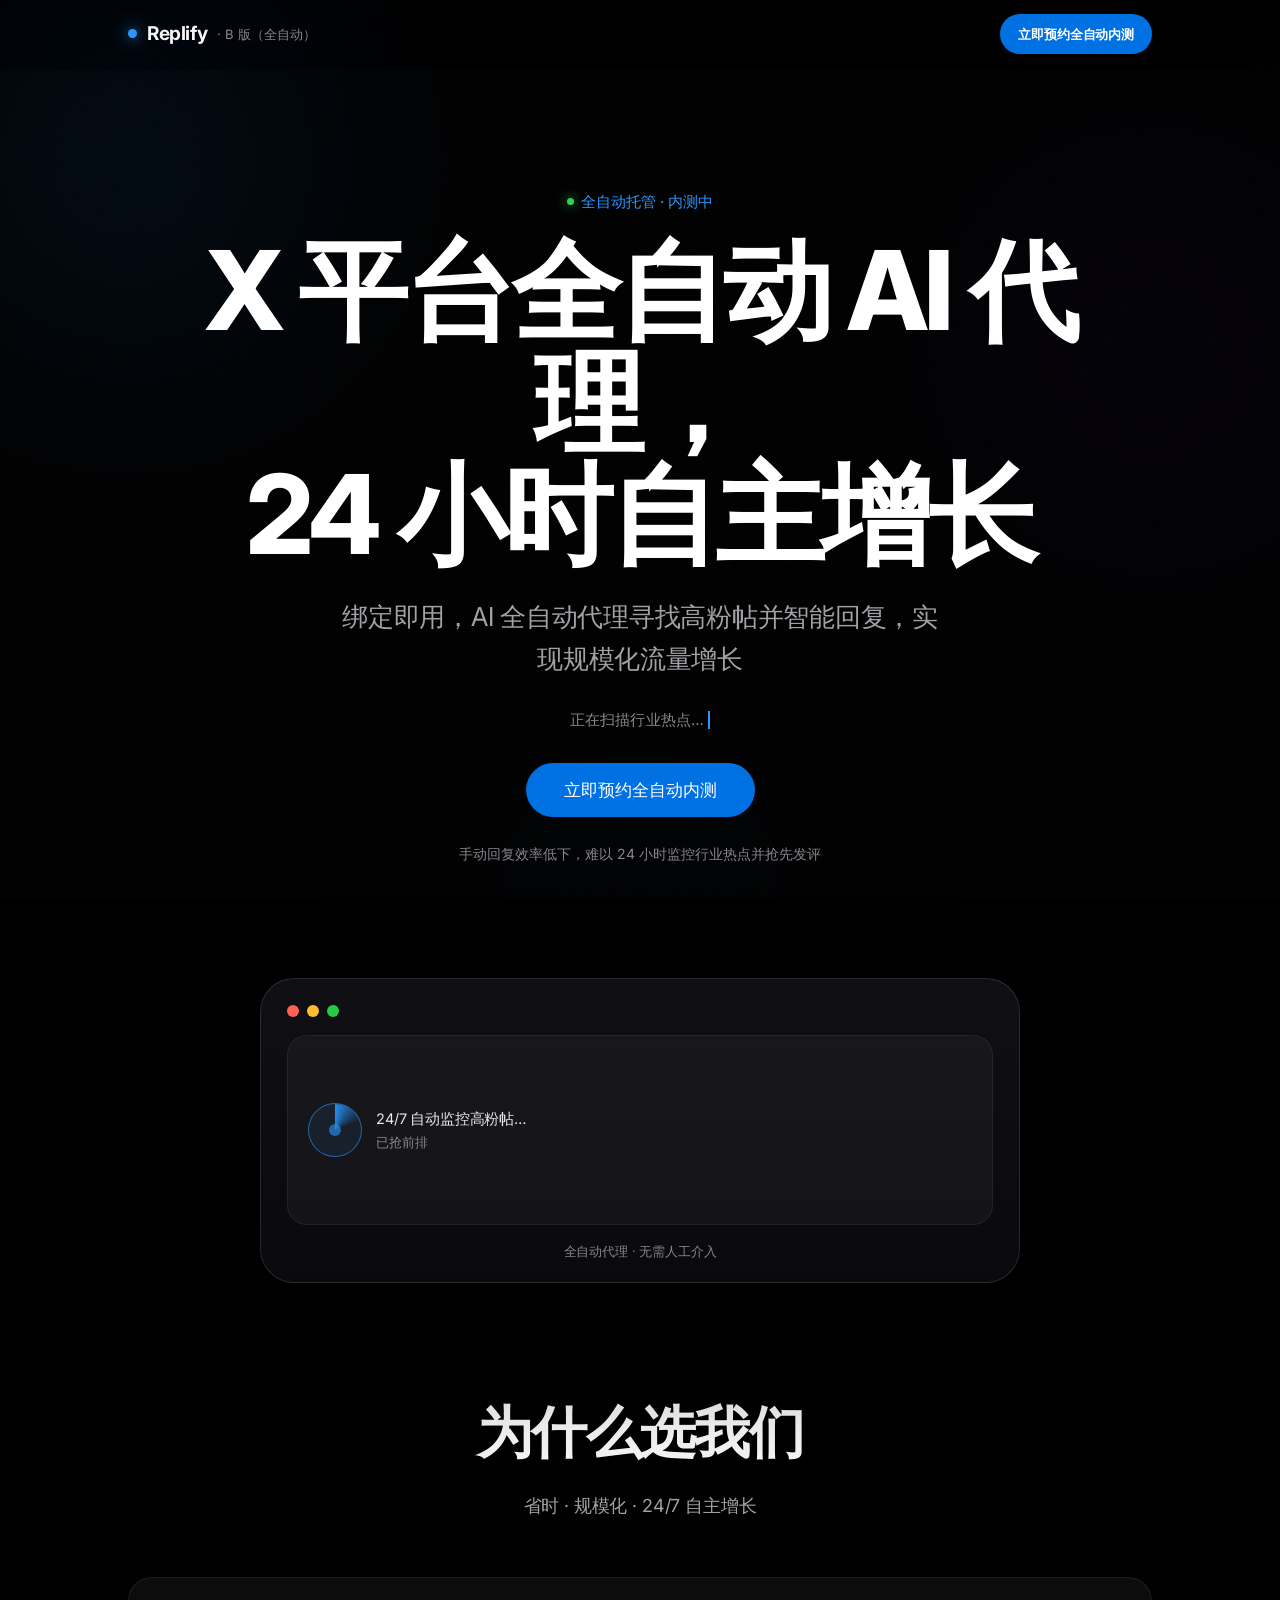
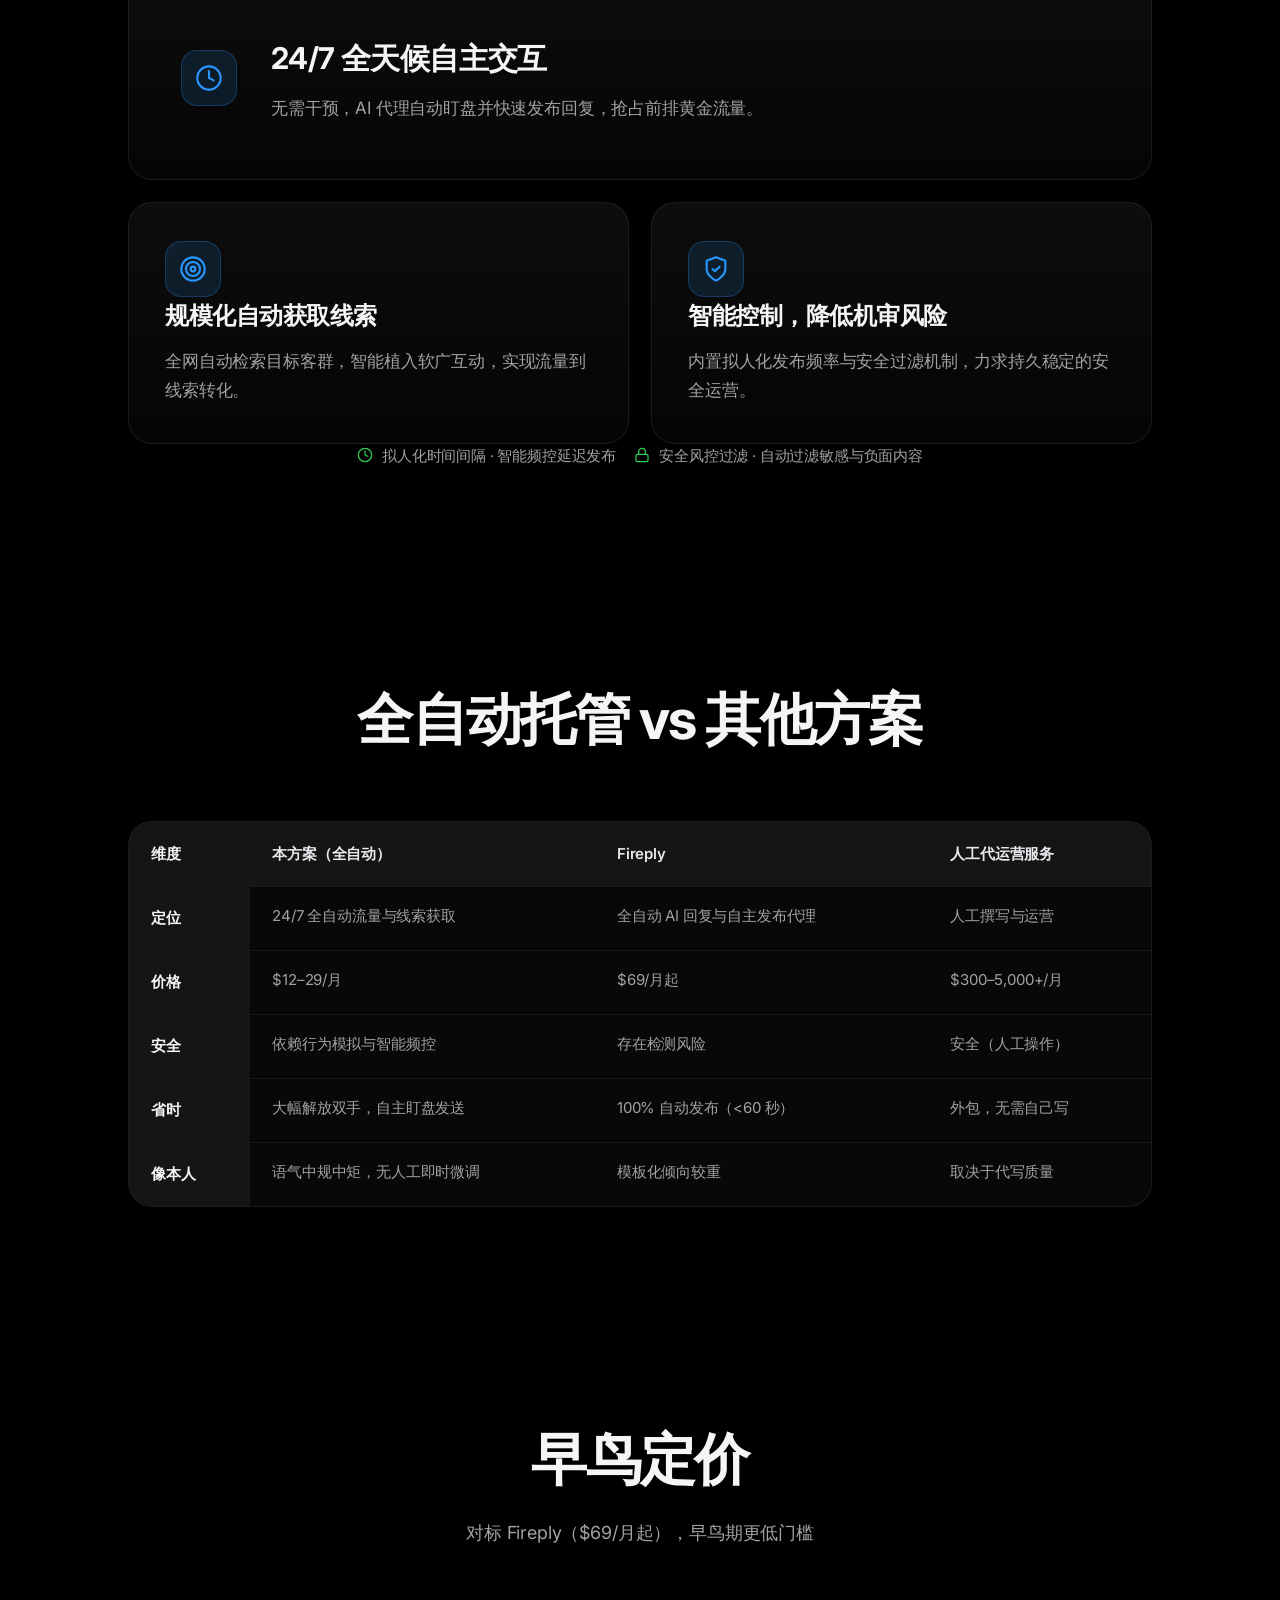
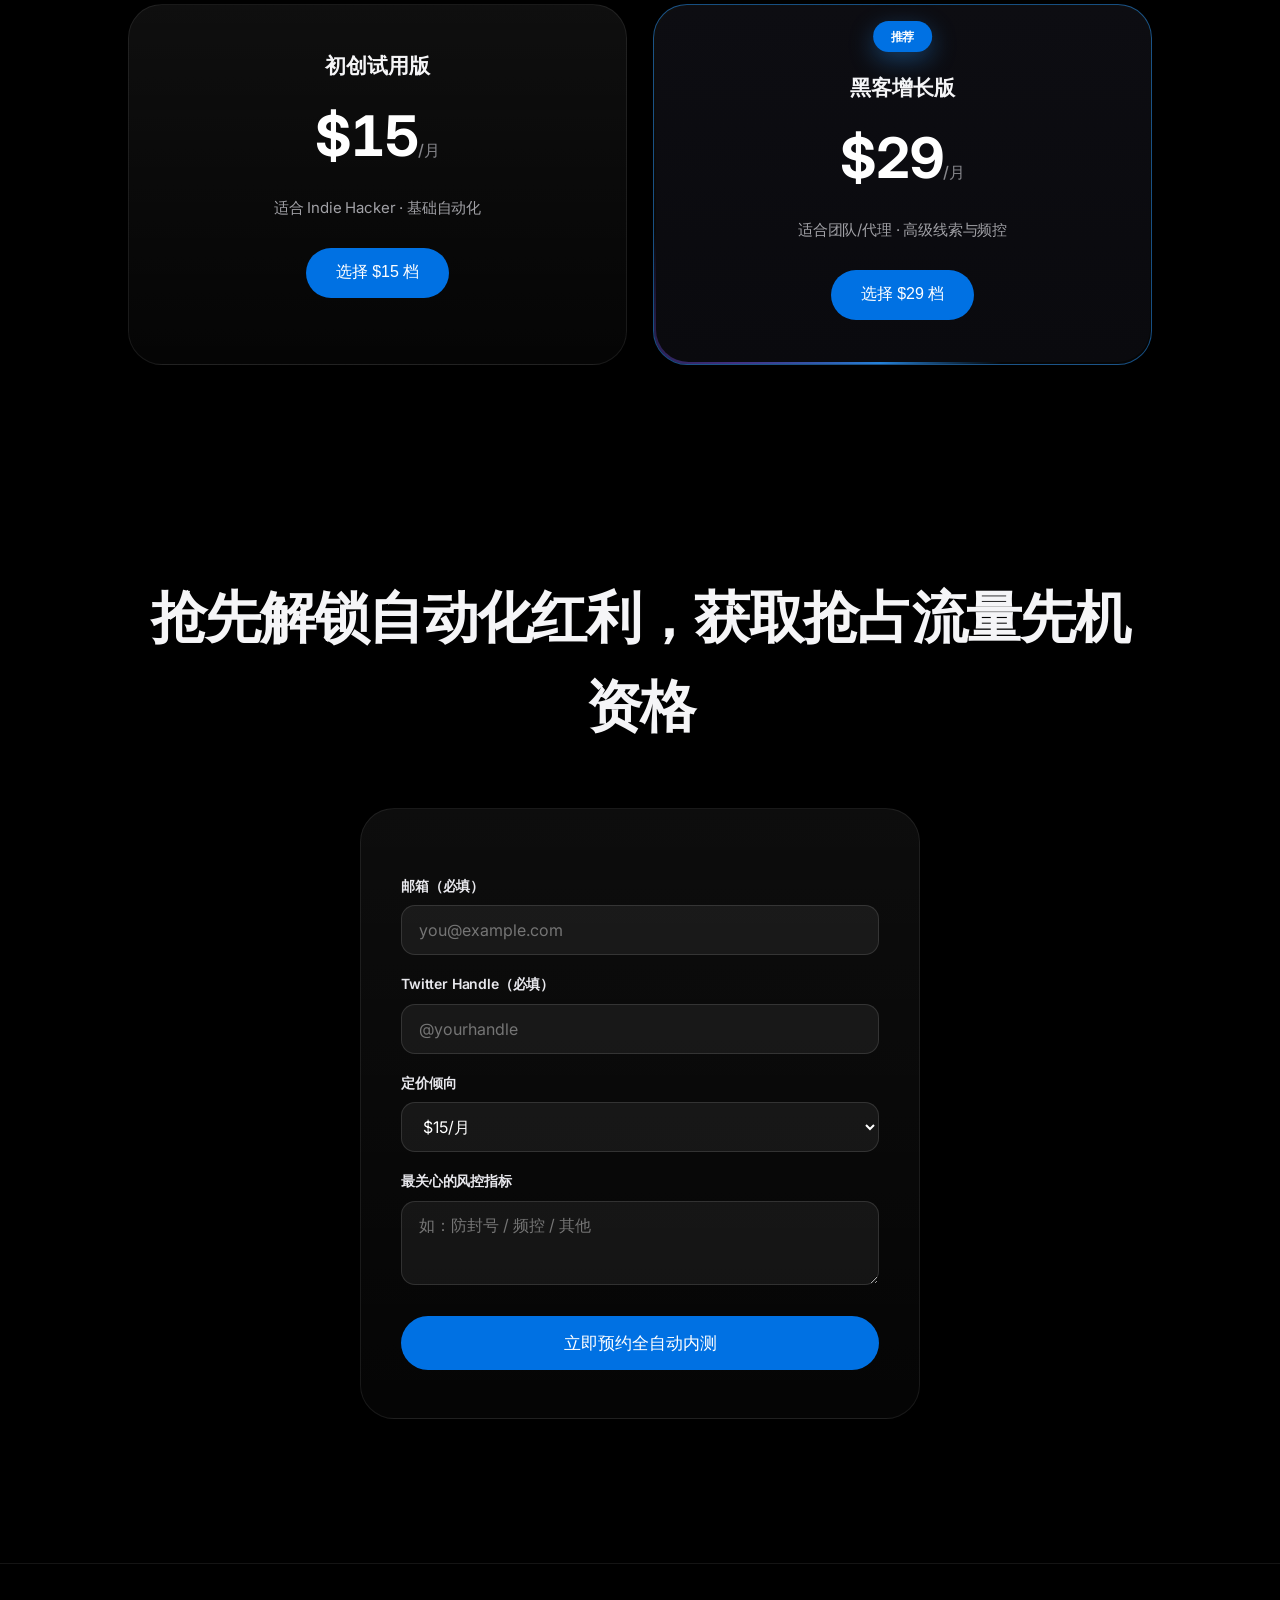
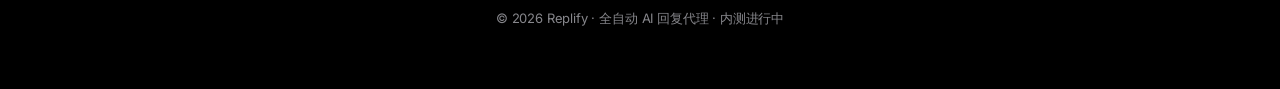
==== commit 02176293: "v10.1 修复: 间距压缩/推荐标签不被裁剪/增加打字与提交过程动画" ====
--- a/b/index.html
+++ b/b/index.html
@@ -32,6 +32,7 @@
     <span class="badge">全自动托管 · 内测中</span>
     <h1><span class="line">X 平台全自动 AI 代理，</span><span class="line">24 小时自主增长</span></h1>
     <p class="sub">绑定即用，AI 全自动代理寻找高粉帖并智能回复，实现规模化流量增长</p>
+    <div class="process-line" aria-hidden="true"><span class="type-text" data-phrases="正在扫描行业热点…,分析高粉帖…,抢占前排回复…"></span><span class="type-caret"></span></div>
     <div class="cta-row">
       <button class="cta-btn" data-cta data-cta-position="hero_main">立即预约全自动内测</button>
     </div>
--- a/style.css
+++ b/style.css
@@ -59,7 +59,7 @@
 .nav-cta:hover { filter: brightness(1.12); transform: translateY(-1px); }
 
 /* ========== Hero（Apple 巨字公式） ========== */
-.hero { text-align: center; padding: 140px 0 60px; position: relative; }
+.hero { text-align: center; padding: 118px 0 48px; position: relative; }
 .badge { display: inline-flex; align-items: center; gap: 7px; color: var(--accent); font-size: 15px; font-weight: 500; letter-spacing: 0; margin-bottom: 20px; animation: riseIn .9s var(--ease) both; }
 .badge::before { content: ""; width: 7px; height: 7px; border-radius: 50%; background: var(--green); box-shadow: 0 0 12px var(--green); animation: livePulse 2s ease-in-out infinite; }
 @keyframes livePulse { 0%,100% { box-shadow: 0 0 0 0 rgba(48,209,88,.5); } 50% { box-shadow: 0 0 0 7px rgba(48,209,88,0); } }
@@ -67,7 +67,7 @@
 h1 .line { display: block; color: #fff; opacity: 0; transform: translateY(40px); animation: lineReveal 1s var(--ease) forwards; }
 h1 .line + .line { animation-delay: .15s; }
 @keyframes lineReveal { from { opacity: 0; transform: translateY(46px); filter: blur(6px); } to { opacity: 1; transform: none; filter: blur(0); } }
-.sub { font-size: clamp(19px, 2.2vw, 26px); font-weight: 400; color: var(--ink-dim); max-width: 620px; margin: 30px auto 44px; letter-spacing: -0.01em; opacity: 0; animation: riseIn 1s var(--ease) .3s forwards; }
+.sub { font-size: clamp(19px, 2.2vw, 26px); font-weight: 400; color: var(--ink-dim); max-width: 620px; margin: 26px auto 34px; letter-spacing: -0.01em; opacity: 0; animation: riseIn 1s var(--ease) .3s forwards; }
 @keyframes riseIn { from { opacity: 0; transform: translateY(26px); } to { opacity: 1; transform: none; } }
 .cta-row { display: flex; gap: 16px; justify-content: center; flex-wrap: wrap; opacity: 0; animation: riseIn 1s var(--ease) .42s forwards; }
 .cta-btn { position: relative; overflow: hidden; display: inline-flex; align-items: center; justify-content: center; min-height: 54px; background: var(--accent-2); color: #fff; padding: 0 38px; border-radius: 980px; font-size: 17px; font-weight: 500; border: none; cursor: pointer; text-decoration: none; transition: transform .25s var(--ease), box-shadow .3s, filter .2s; }
@@ -78,7 +78,7 @@
 .pain { color: var(--ink-faint); font-size: 14px; margin-top: 26px; letter-spacing: 0; opacity: 0; animation: riseIn 1s var(--ease) .5s forwards; }
 
 /* ========== 产品演示（Apple 式居中大屏 + 视差） ========== */
-.demo-wrap { max-width: 760px; margin: 90px auto 0; perspective: 1400px; }
+.demo-wrap { max-width: 760px; margin: 66px auto 0; perspective: 1400px; }
 .demo { position: relative; text-align: left; background: linear-gradient(180deg, #101014, #0a0a0e); border: 1px solid var(--line); border-radius: var(--radius-lg); padding: 26px 26px 20px; box-shadow: 0 60px 120px rgba(0,0,0,.6); transform: rotateX(0deg) translateZ(0); will-change: transform; }
 .demo-head { display: flex; align-items: center; gap: 8px; margin-bottom: 18px; }
 .demo-head i { width: 12px; height: 12px; border-radius: 50%; display: inline-block; }
@@ -118,14 +118,14 @@
 .demo-note { text-align: center; font-size: 13px; color: var(--ink-faint); margin-top: 16px; }
 
 /* ========== 区块 ========== */
-section { padding: 130px 0; }
-.sec-head { text-align: center; margin-bottom: 72px; }
+section { padding: 104px 0; }
+.sec-head { text-align: center; margin-bottom: 56px; }
 .sec-head h2 { font-size: clamp(34px, 4.6vw, 56px); letter-spacing: -0.03em; font-weight: 700; }
 .sec-head p { color: var(--ink-dim); margin-top: 14px; font-size: 18px; font-weight: 400; }
 
 /* ========== 卖点（Apple 式大卡片叙事） ========== */
 .features { display: grid; grid-template-columns: repeat(12, 1fr); gap: 22px; }
-.f-card { position: relative; overflow: hidden; grid-column: span 6; background: linear-gradient(180deg, rgba(255,255,255,.05), rgba(255,255,255,.02)); border: 1px solid var(--line-soft); border-radius: var(--radius); padding: 44px 40px; transition: transform .35s var(--ease), border-color .35s, box-shadow .35s; }
+.f-card { position: relative; overflow: hidden; grid-column: span 6; background: linear-gradient(180deg, rgba(255,255,255,.05), rgba(255,255,255,.02)); border: 1px solid var(--line-soft); border-radius: var(--radius); padding: 38px 36px; transition: transform .35s var(--ease), border-color .35s, box-shadow .35s; }
 .f-card::before { content: ""; position: absolute; top: 0; left: 0; right: 0; height: 1px; background: linear-gradient(90deg, transparent, rgba(255,255,255,.3), transparent); opacity: 0; transition: opacity .4s; }
 .f-card:hover { transform: translateY(-6px); border-color: rgba(41,151,255,.4); box-shadow: 0 30px 70px rgba(0,0,0,.5); }
 .f-card:hover::before { opacity: 1; }
@@ -149,14 +149,15 @@
 
 /* ========== 定价 ========== */
 .pricing { display: grid; grid-template-columns: repeat(2, 1fr); gap: 26px; }
-.price-card { position: relative; overflow: hidden; background: linear-gradient(180deg, rgba(255,255,255,.06), rgba(255,255,255,.02)); border: 1px solid var(--line-soft); border-radius: var(--radius-lg); padding: 52px 40px; text-align: center; transition: transform .35s var(--ease), box-shadow .35s, border-color .35s; }
+.price-card { position: relative; overflow: hidden; background: linear-gradient(180deg, rgba(255,255,255,.06), rgba(255,255,255,.02)); border: 1px solid var(--line-soft); border-radius: var(--radius-lg); padding: 44px 40px; text-align: center; transition: transform .35s var(--ease), box-shadow .35s, border-color .35s; }
 .price-card:hover { transform: translateY(-6px); box-shadow: 0 30px 70px rgba(0,0,0,.55); }
 .price-card.recommend { border-color: rgba(41,151,255,.5); }
 .price-card.recommend::before { content: ""; position: absolute; left: 50%; top: 50%; width: 230%; aspect-ratio: 1; transform: translate(-50%,-50%) rotate(0deg); background: conic-gradient(from 0deg, transparent 0 42%, rgba(41,151,255,.85) 52%, rgba(124,92,255,.5) 62%, transparent 72% 100%); animation: rotateSlow 8s linear infinite; pointer-events: none; }
 .price-card.recommend::after { content: ""; position: absolute; inset: 1.5px; border-radius: calc(var(--radius-lg) - 1.5px); background: linear-gradient(180deg, #0d0d12, #0a0a0e); pointer-events: none; }
 .price-card.recommend > * { position: relative; z-index: 1; }
 @keyframes rotateSlow { to { transform: translate(-50%,-50%) rotate(360deg); } }
-.price-card .flag { position: absolute; top: -14px; left: 50%; transform: translateX(-50%); background: var(--accent-2); color: #fff; font-size: 12px; font-weight: 600; padding: 6px 18px; border-radius: 980px; box-shadow: 0 8px 24px rgba(41,151,255,.35); z-index: 2; }
+.price-card .flag { position: absolute; top: 16px; left: 50%; transform: translateX(-50%); background: var(--accent-2); color: #fff; font-size: 12px; font-weight: 600; padding: 6px 18px; border-radius: 980px; box-shadow: 0 8px 24px rgba(41,151,255,.35); z-index: 2; white-space: nowrap; }
+.price-card.recommend { padding-top: 66px; }
 .price-card h3 { font-size: 21px; margin-bottom: 10px; font-weight: 700; }
 .price { font-size: 56px; font-weight: 700; letter-spacing: -0.04em; color: #fff; font-variant-numeric: tabular-nums; }
 .price span { font-size: 16px; color: var(--ink-faint); font-weight: 500; letter-spacing: 0; }
@@ -204,4 +205,16 @@
   .aurora i { animation: none; }
   .cta-btn::after { display: none; }
   h1 .line { opacity: 1; transform: none; filter: none; }
-}+}
+/* ========== 过程动画（v10.1） ========== */
+.process-line { display: flex; align-items: center; justify-content: center; gap: 4px; color: var(--ink-faint); font-size: 15px; margin: -6px 0 30px; min-height: 26px; opacity: 0; animation: riseIn 1s var(--ease) .48s forwards; }
+.process-line .type-text { letter-spacing: .01em; }
+.type-caret { width: 2px; height: 18px; background: var(--accent); animation: caretBlink .9s step-end infinite; }
+@keyframes caretBlink { 0%,100% { opacity: 1; } 50% { opacity: 0; } }
+
+.cta-btn.btn-loading { pointer-events: none; opacity: .88; }
+.cta-btn.btn-loading::before { content: ""; width: 16px; height: 16px; border-radius: 50%; border: 2px solid rgba(255,255,255,.35); border-top-color: #fff; margin-right: 10px; animation: btnSpin .8s linear infinite; }
+@keyframes btnSpin { to { transform: rotate(360deg); } }
+
+.f-icon { transition: transform .35s var(--ease); }
+.f-card:hover .f-icon { transform: scale(1.08) rotate(-4deg); }
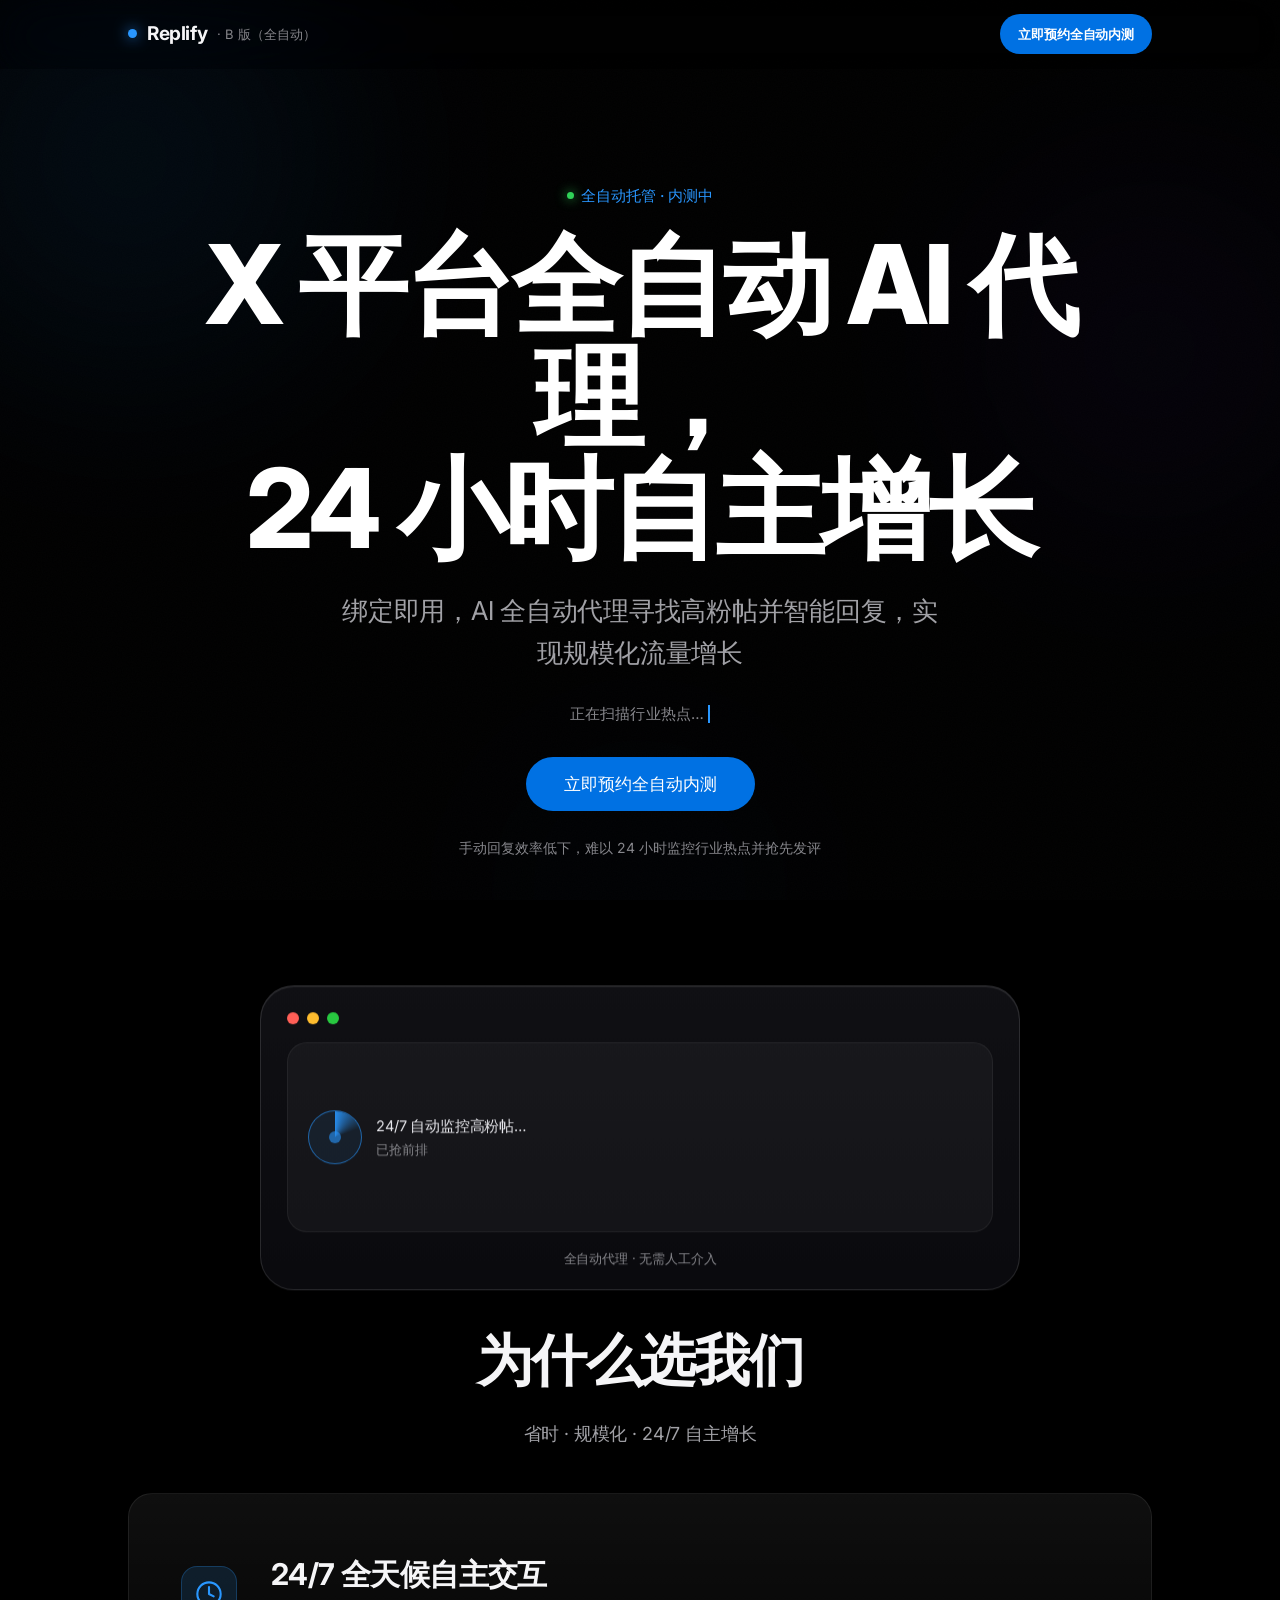
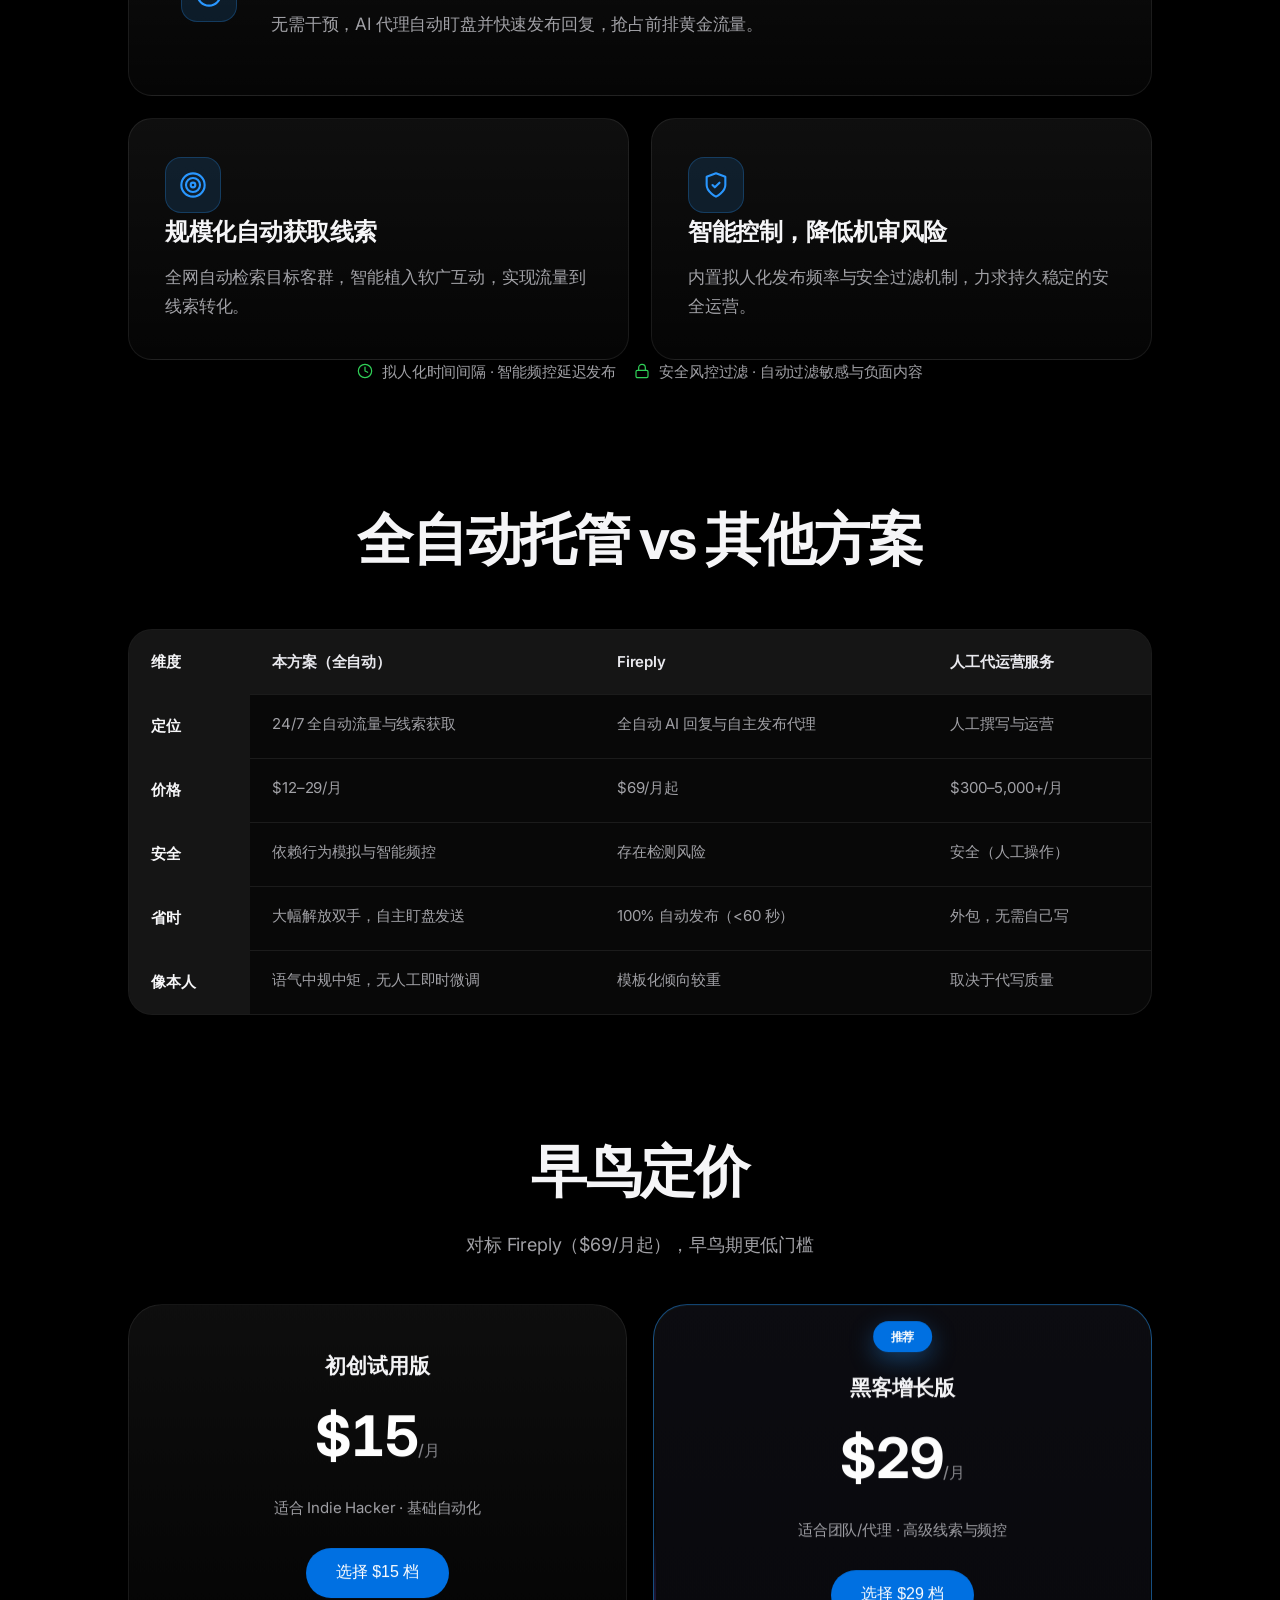
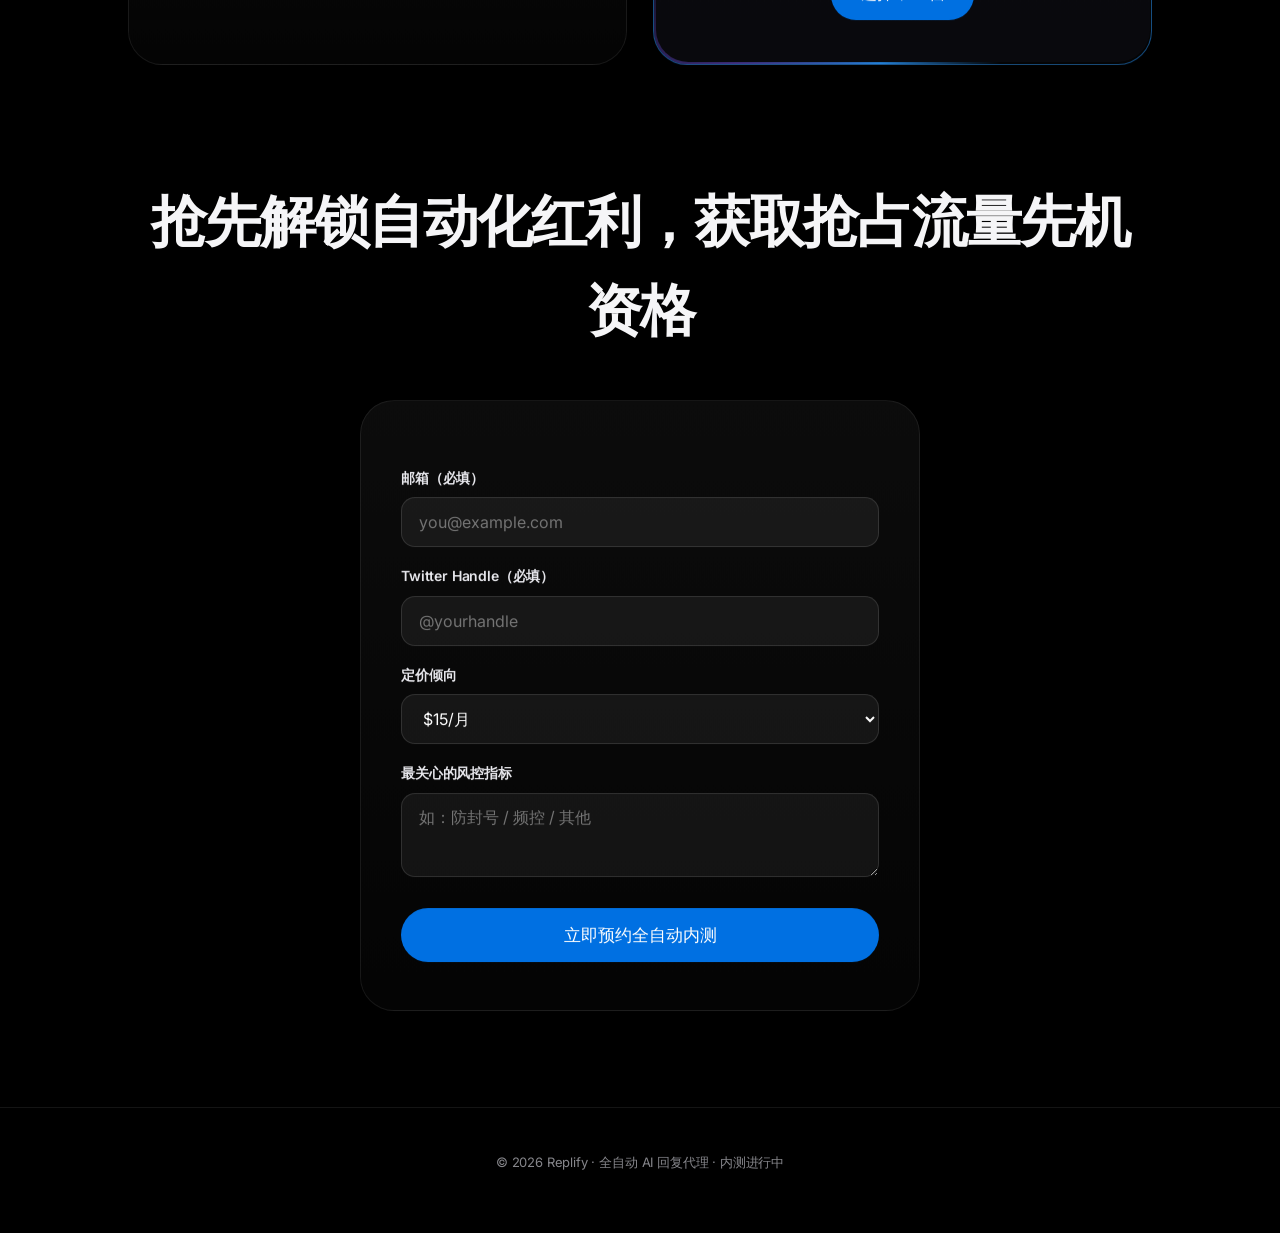
==== commit bce3c069: "v11 流水线重做: GSAP+ScrollTrigger 动效引擎 / Liquid Glass / DESIGN.md / 逐屏自查通过" ====
--- a/b/index.html
+++ b/b/index.html
@@ -164,8 +164,11 @@
 
 <footer>© 2026 Replify · 全自动 AI 回复代理 · 内测进行中</footer>
 
+<script src="../vendor/gsap.min.js"></script>
+<script src="../vendor/ScrollTrigger.min.js"></script>
 <script src="../track.js"></script>
 <script src="../motion.js"></script>
+<script src="../gsap-anim.js"></script>
 <script>B2BindLeadForm(document.getElementById('lead-form'));</script>
 </body>
 </html>
--- a/style.css
+++ b/style.css
@@ -59,7 +59,7 @@
 .nav-cta:hover { filter: brightness(1.12); transform: translateY(-1px); }
 
 /* ========== Hero（Apple 巨字公式） ========== */
-.hero { text-align: center; padding: 118px 0 48px; position: relative; }
+.hero { text-align: center; padding: 112px 0 40px; position: relative; }
 .badge { display: inline-flex; align-items: center; gap: 7px; color: var(--accent); font-size: 15px; font-weight: 500; letter-spacing: 0; margin-bottom: 20px; animation: riseIn .9s var(--ease) both; }
 .badge::before { content: ""; width: 7px; height: 7px; border-radius: 50%; background: var(--green); box-shadow: 0 0 12px var(--green); animation: livePulse 2s ease-in-out infinite; }
 @keyframes livePulse { 0%,100% { box-shadow: 0 0 0 0 rgba(48,209,88,.5); } 50% { box-shadow: 0 0 0 7px rgba(48,209,88,0); } }
@@ -78,8 +78,8 @@
 .pain { color: var(--ink-faint); font-size: 14px; margin-top: 26px; letter-spacing: 0; opacity: 0; animation: riseIn 1s var(--ease) .5s forwards; }
 
 /* ========== 产品演示（Apple 式居中大屏 + 视差） ========== */
-.demo-wrap { max-width: 760px; margin: 66px auto 0; perspective: 1400px; }
-.demo { position: relative; text-align: left; background: linear-gradient(180deg, #101014, #0a0a0e); border: 1px solid var(--line); border-radius: var(--radius-lg); padding: 26px 26px 20px; box-shadow: 0 60px 120px rgba(0,0,0,.6); transform: rotateX(0deg) translateZ(0); will-change: transform; }
+.demo-wrap { max-width: 760px; margin: 56px auto 0; perspective: 1400px; }
+.demo { position: relative; text-align: left; background: linear-gradient(180deg, #101014, #0a0a0e); border: 1px solid var(--line); border-radius: var(--radius-lg); padding: 26px 26px 20px; box-shadow: 0 60px 120px rgba(0,0,0,.6), inset 0 1px 0 rgba(255,255,255,.09); transform: rotateX(0deg) translateZ(0); will-change: transform; }
 .demo-head { display: flex; align-items: center; gap: 8px; margin-bottom: 18px; }
 .demo-head i { width: 12px; height: 12px; border-radius: 50%; display: inline-block; }
 .demo-stage { position: relative; min-height: 190px; background: rgba(255,255,255,.04); border: 1px solid rgba(255,255,255,.06); border-radius: 20px; overflow: hidden; }
@@ -118,14 +118,14 @@
 .demo-note { text-align: center; font-size: 13px; color: var(--ink-faint); margin-top: 16px; }
 
 /* ========== 区块 ========== */
-section { padding: 104px 0; }
-.sec-head { text-align: center; margin-bottom: 56px; }
+section { padding: 56px 0; }
+.sec-head { text-align: center; margin-bottom: 44px; }
 .sec-head h2 { font-size: clamp(34px, 4.6vw, 56px); letter-spacing: -0.03em; font-weight: 700; }
 .sec-head p { color: var(--ink-dim); margin-top: 14px; font-size: 18px; font-weight: 400; }
 
 /* ========== 卖点（Apple 式大卡片叙事） ========== */
 .features { display: grid; grid-template-columns: repeat(12, 1fr); gap: 22px; }
-.f-card { position: relative; overflow: hidden; grid-column: span 6; background: linear-gradient(180deg, rgba(255,255,255,.05), rgba(255,255,255,.02)); border: 1px solid var(--line-soft); border-radius: var(--radius); padding: 38px 36px; transition: transform .35s var(--ease), border-color .35s, box-shadow .35s; }
+.f-card { position: relative; overflow: hidden; grid-column: span 6; background: linear-gradient(180deg, rgba(255,255,255,.06), rgba(255,255,255,.02)); border: 1px solid var(--line-soft); border-radius: var(--radius); padding: 38px 36px; backdrop-filter: blur(22px) saturate(160%); -webkit-backdrop-filter: blur(22px) saturate(160%); transition: transform .35s var(--ease), border-color .35s, box-shadow .35s; }
 .f-card::before { content: ""; position: absolute; top: 0; left: 0; right: 0; height: 1px; background: linear-gradient(90deg, transparent, rgba(255,255,255,.3), transparent); opacity: 0; transition: opacity .4s; }
 .f-card:hover { transform: translateY(-6px); border-color: rgba(41,151,255,.4); box-shadow: 0 30px 70px rgba(0,0,0,.5); }
 .f-card:hover::before { opacity: 1; }
@@ -149,7 +149,7 @@
 
 /* ========== 定价 ========== */
 .pricing { display: grid; grid-template-columns: repeat(2, 1fr); gap: 26px; }
-.price-card { position: relative; overflow: hidden; background: linear-gradient(180deg, rgba(255,255,255,.06), rgba(255,255,255,.02)); border: 1px solid var(--line-soft); border-radius: var(--radius-lg); padding: 44px 40px; text-align: center; transition: transform .35s var(--ease), box-shadow .35s, border-color .35s; }
+.price-card { position: relative; overflow: hidden; background: linear-gradient(180deg, rgba(255,255,255,.06), rgba(255,255,255,.02)); border: 1px solid var(--line-soft); border-radius: var(--radius-lg); padding: 44px 40px; text-align: center; backdrop-filter: blur(22px) saturate(160%); -webkit-backdrop-filter: blur(22px) saturate(160%); transition: transform .35s var(--ease), box-shadow .35s, border-color .35s; }
 .price-card:hover { transform: translateY(-6px); box-shadow: 0 30px 70px rgba(0,0,0,.55); }
 .price-card.recommend { border-color: rgba(41,151,255,.5); }
 .price-card.recommend::before { content: ""; position: absolute; left: 50%; top: 50%; width: 230%; aspect-ratio: 1; transform: translate(-50%,-50%) rotate(0deg); background: conic-gradient(from 0deg, transparent 0 42%, rgba(41,151,255,.85) 52%, rgba(124,92,255,.5) 62%, transparent 72% 100%); animation: rotateSlow 8s linear infinite; pointer-events: none; }
@@ -165,7 +165,7 @@
 .price-card .cta-btn { font-size: 16px; min-height: 50px; padding: 0 30px; animation: none; }
 
 /* ========== 表单（Apple 式） ========== */
-form { background: linear-gradient(180deg, rgba(255,255,255,.05), rgba(255,255,255,.02)); border: 1px solid var(--line-soft); border-radius: var(--radius-lg); padding: 48px 40px; max-width: 560px; margin: 0 auto; }
+form { background: linear-gradient(180deg, rgba(255,255,255,.05), rgba(255,255,255,.02)); border: 1px solid var(--line-soft); border-radius: var(--radius-lg); padding: 48px 40px; max-width: 560px; margin: 0 auto; backdrop-filter: blur(22px) saturate(160%); -webkit-backdrop-filter: blur(22px) saturate(160%); }
 label { display: block; margin: 18px 0 8px; font-size: 14px; font-weight: 600; color: #e8e8ed; }
 input, select, textarea { width: 100%; min-height: 50px; padding: 13px 17px; border: 1px solid var(--line); border-radius: 14px; font-size: 16px; font-family: inherit; background: rgba(255,255,255,.06); color: #fff; transition: border-color .25s, box-shadow .25s; caret-color: var(--accent); }
 input:focus, select:focus, textarea:focus { outline: none; border-color: var(--accent); box-shadow: 0 0 0 4px rgba(41,151,255,.18); }
@@ -174,10 +174,7 @@
 .form-ok { display: none; background: rgba(48,209,88,.12); color: var(--green); border: 1px solid rgba(48,209,88,.4); border-radius: 14px; padding: 13px 16px; margin-top: 18px; font-size: 14px; }
 
 /* ========== 滚动浮现 + 视差 ========== */
-.js-ready .reveal { opacity: 0; transform: translateY(34px); transition: opacity .9s var(--ease), transform .9s var(--ease); }
-.reveal.in { opacity: 1; transform: none; }
-.js-ready .reveal .f-card, .js-ready .reveal .tbl-wrap, .js-ready .reveal .price-card, .js-ready .reveal .sec-head, .js-ready .reveal .trust { opacity: 0; transform: translateY(26px); transition: opacity .7s var(--ease) calc(var(--i, 0) * 100ms), transform .7s var(--ease) calc(var(--i, 0) * 100ms); }
-.reveal.in .f-card, .reveal.in .tbl-wrap, .reveal.in .price-card, .reveal.in .sec-head, .reveal.in .trust { opacity: 1; transform: none; }
+/* v11: reveal 由 gsap-anim.js 接管（GSAP 不可用时内容默认可见） */
 
 footer { text-align: center; color: var(--ink-faint); padding: 44px 0 60px; font-size: 13px; border-top: 1px solid var(--line-soft); margin-top: 40px; }
 
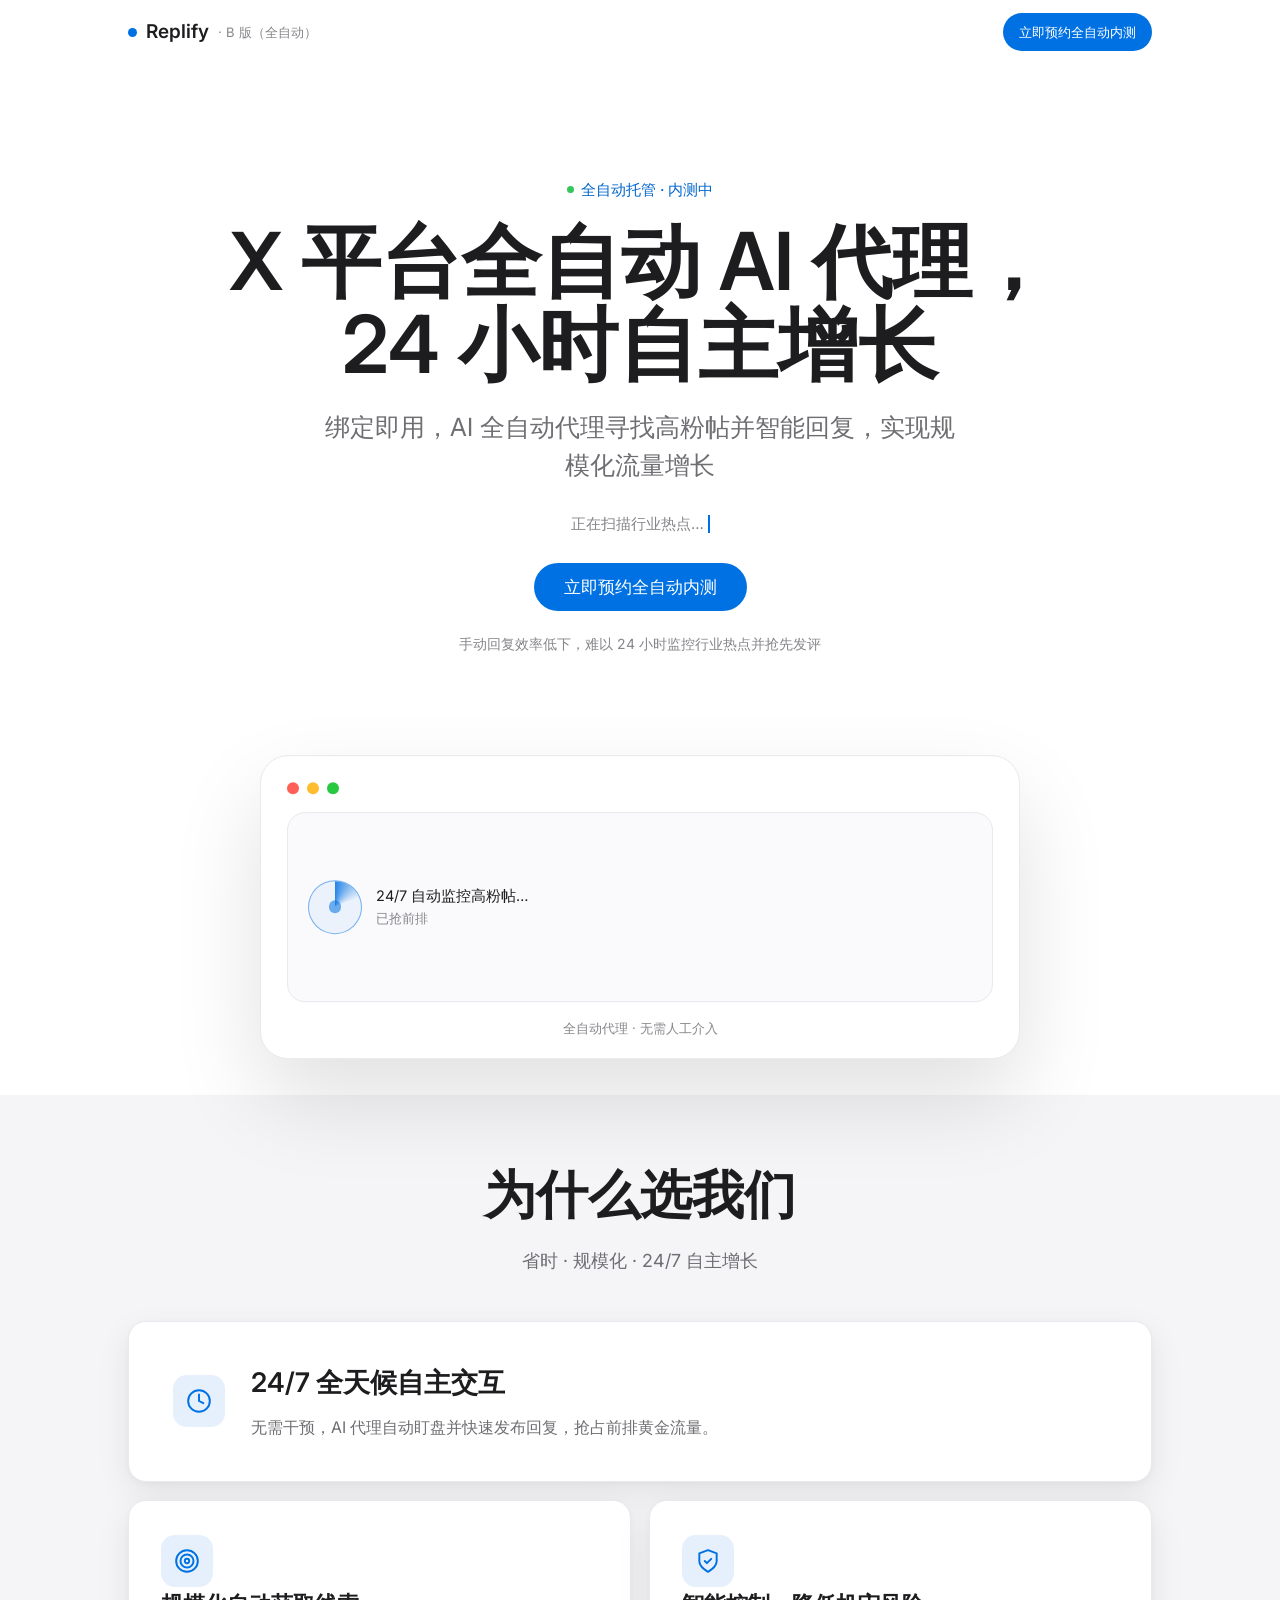
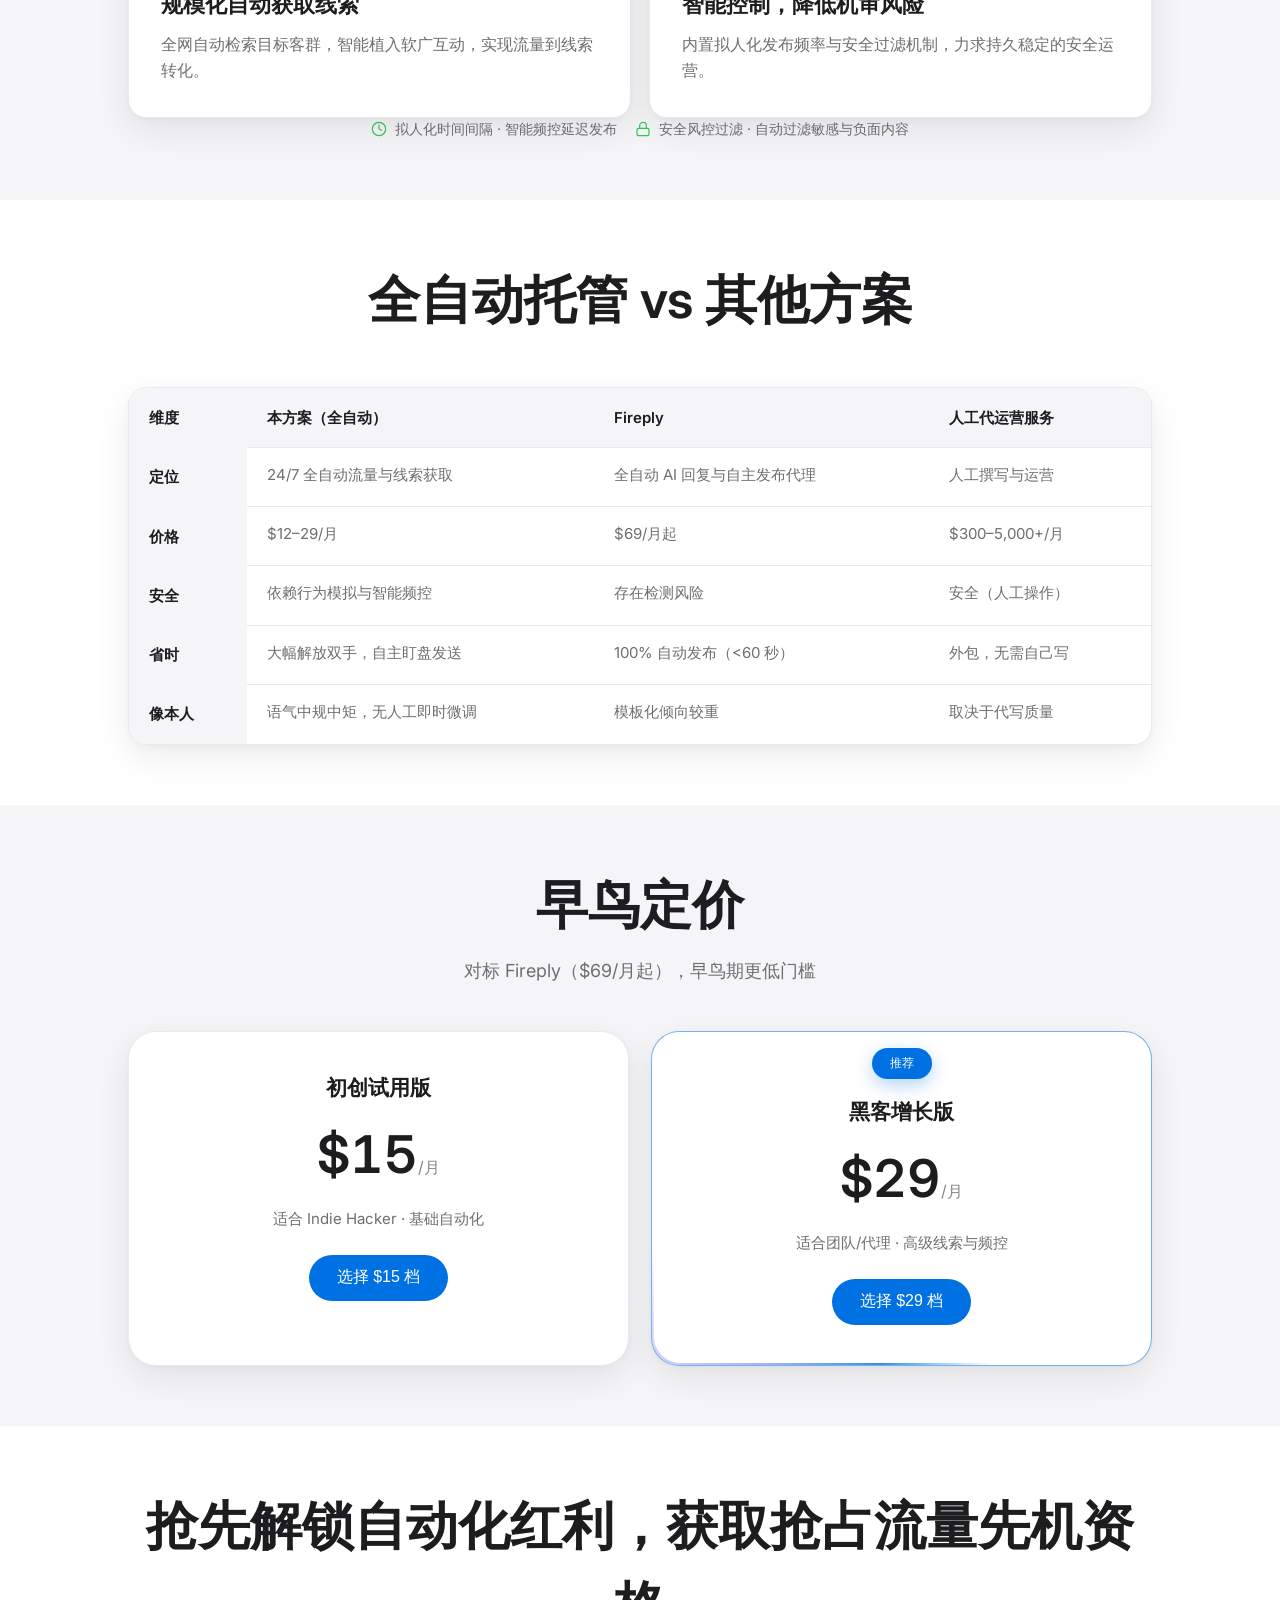
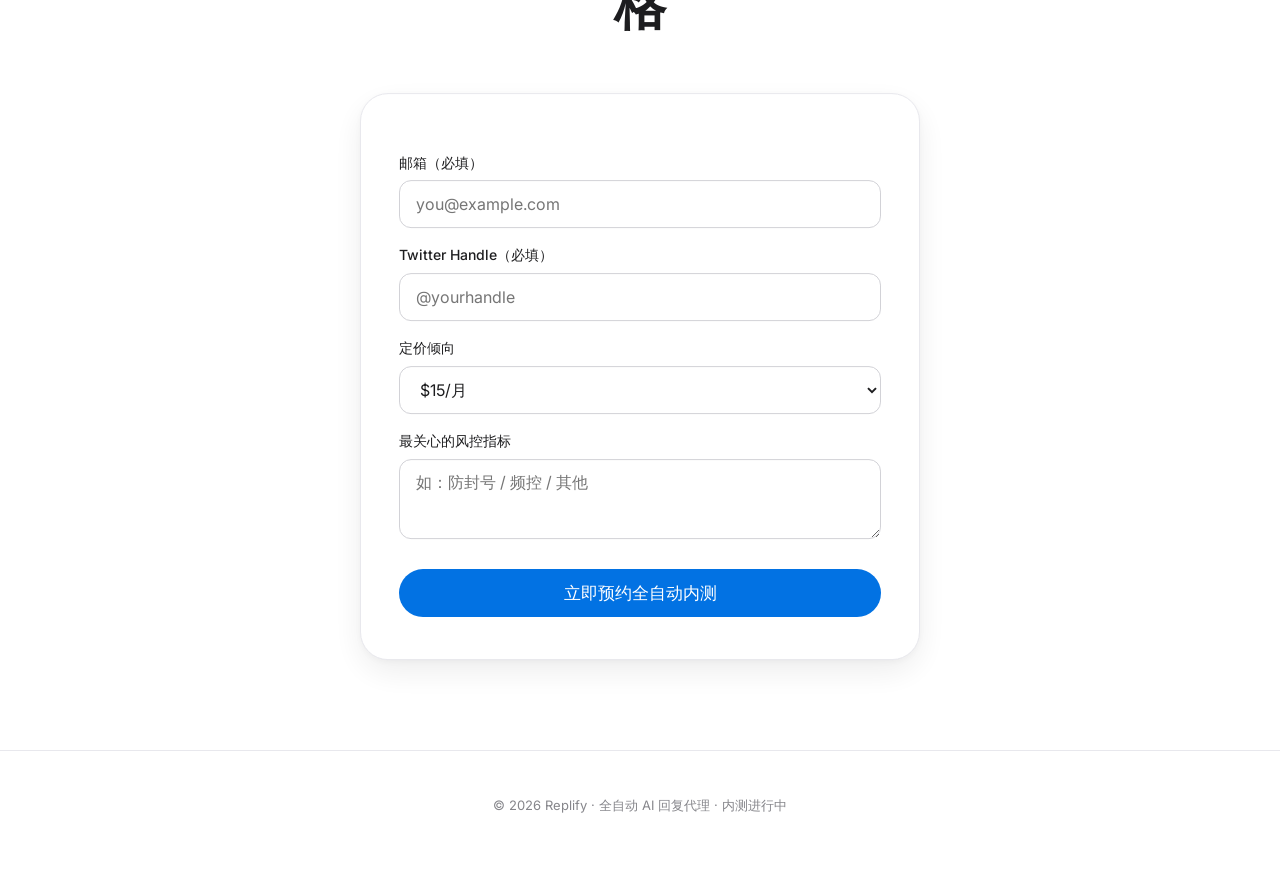
==== commit 0cf5005c: "v12 参照 apple.com 重设计: 白底/#1D1D1F/SF字体/semibold/浅灰促销区交替/蓝CTA" ====
--- a/b/index.html
+++ b/b/index.html
@@ -14,8 +14,6 @@
 <script>window.B2_TRACK_ENDPOINT = window.B2_TRACK_ENDPOINT || 'https://b2-track.luckystart142857.workers.dev/track';</script>
 
 <!-- 深空背景：极光 + 颗粒 + 滚动进度 -->
-<div class="aurora" aria-hidden="true"><i class="a1"></i><i class="a2"></i><i class="a3"></i></div>
-<div class="grain" aria-hidden="true"></div>
 <div class="scroll-progress" aria-hidden="true"></div>
 
 <!-- 导航 -->
@@ -64,8 +62,8 @@
   </div>
 </section>
 
-<!-- 卖点（Apple 式大卡片） -->
-<section>
+<!-- 卖点（浅灰促销区） -->
+<section class="section-tile">
   <div class="container reveal">
     <div class="sec-head" style="--i:0"><h2>为什么选我们</h2><p>省时 · 规模化 · 24/7 自主增长</p></div>
     <div class="features">
@@ -100,8 +98,8 @@
   </div>
 </section>
 
-<!-- 对比 -->
-<section>
+<!-- 对比（白区） -->
+<section class="section-white">
   <div class="container reveal">
     <div class="sec-head" style="--i:0"><h2>全自动托管 vs 其他方案</h2></div>
     <div class="tbl-wrap" style="--i:1">
@@ -117,8 +115,8 @@
   </div>
 </section>
 
-<!-- 定价 -->
-<section>
+<!-- 定价（浅灰促销区） -->
+<section class="section-tile">
   <div class="container reveal">
     <div class="sec-head" style="--i:0"><h2>早鸟定价</h2><p>对标 Fireply（$69/月起），早鸟期更低门槛</p></div>
     <div class="pricing">
@@ -139,8 +137,8 @@
   </div>
 </section>
 
-<!-- 表单 -->
-<section>
+<!-- 表单（白区） -->
+<section class="section-white">
   <div class="container reveal">
     <div class="sec-head" style="--i:0"><h2>抢先解锁自动化红利，获取抢占流量先机资格</h2></div>
     <form id="lead-form" style="--i:1">
--- a/style.css
+++ b/style.css
@@ -1,26 +1,30 @@
 /* ============================================================
-   B2 落地页 v10 —— Apple 风格重设计
-   设计语言：深空黑 + 超大标题 + 海量留白 + 电影质感动效
-   参考 Apple 产品页公式：黑底 / #f5f5f7 文字 / #86868b 次级 /
-   #2997ff 强调 / SF Pro 字体 / Liquid Glass / 滚动驱动动效
-   约束不变：文案忠实 v11、track.js 零改动、A/B 唯一自变量=文案
+   Replify 落地页 v12 —— 参照 apple.com 重新设计
+   设计特征（来自 apple.com 实测）：
+   白底 #FFFFFF / 文字 #1D1D1F / 次级 #6E6E73 / 促销区浅灰 #F5F5F7
+   标题 56px/40px 字重 600 semibold / CTA 蓝 #06c·#0071E3
+   SF Pro SC / PingFang SC 字体 / 滚动淡入动效 / 卡片圆角网格
+   约束不变：文案 v11、track.js 零改动、A/B 唯一自变量=文案
    ============================================================ */
 :root {
-  --bg: #000;
-  --bg-soft: #0a0a0c;
-  --ink: #f5f5f7;
-  --ink-dim: #a1a1a6;
+  --bg: #ffffff;
+  --bg-tile: #f5f5f7;
+  --card: #ffffff;
+  --ink: #1d1d1f;
+  --ink-dim: #6e6e73;
   --ink-faint: #86868b;
-  --accent: #2997ff;
-  --accent-2: #0071e3;
-  --line: rgba(255,255,255,.12);
-  --line-soft: rgba(255,255,255,.08);
-  --panel: rgba(255,255,255,.045);
-  --green: #30d158;
-  --radius: 24px;
-  --radius-lg: 34px;
+  --link: #06c;
+  --accent: #0071e3;
+  --accent-hi: #0077ed;
+  --green: #34c759;
+  --line: #d2d2d7;
+  --line-soft: #e8e8ed;
+  --radius: 18px;
+  --radius-lg: 28px;
+  --shadow-card: 0 12px 34px rgba(0,0,0,.08), 0 2px 8px rgba(0,0,0,.04);
+  --shadow-lg: 0 40px 90px rgba(0,0,0,.12);
   --ease: cubic-bezier(.16,1,.3,1);
-  --font: -apple-system, BlinkMacSystemFont, "SF Pro Display", "SF Pro Text", "Helvetica Neue", "Inter", "PingFang SC", "Microsoft YaHei", sans-serif;
+  --font: -apple-system, BlinkMacSystemFont, "SF Pro SC", "SF Pro Text", "PingFang SC", "Helvetica Neue", "Inter", "Microsoft YaHei", sans-serif;
 }
 * { box-sizing: border-box; margin: 0; padding: 0; }
 html { scroll-behavior: smooth; }
@@ -28,75 +32,67 @@
   font-family: var(--font);
   background: var(--bg);
   color: var(--ink);
-  line-height: 1.6;
+  line-height: 1.55;
   -webkit-font-smoothing: antialiased;
   text-rendering: optimizeLegibility;
   overflow-x: hidden;
-  letter-spacing: -0.01em;
 }
 .container { max-width: 1080px; margin: 0 auto; padding: 0 28px; }
 
-/* ========== 深空背景（极光 + 颗粒） ========== */
-.aurora { position: fixed; inset: 0; z-index: -1; overflow: hidden; pointer-events: none; }
-.aurora i { position: absolute; border-radius: 50%; filter: blur(110px); opacity: .4; will-change: transform; }
-.aurora .a1 { width: 60vw; height: 60vw; left: -20vw; top: -25vh; background: radial-gradient(circle, rgba(41,151,255,.28), transparent 60%); animation: drift1 30s ease-in-out infinite alternate; }
-.aurora .a2 { width: 52vw; height: 52vw; right: -16vw; top: 2vh; background: radial-gradient(circle, rgba(130,80,255,.18), transparent 60%); animation: drift2 36s ease-in-out infinite alternate; }
-.aurora .a3 { width: 44vw; height: 44vw; left: 28vw; bottom: -30vh; background: radial-gradient(circle, rgba(41,151,255,.10), transparent 62%); animation: drift3 42s ease-in-out infinite alternate; }
-@keyframes drift1 { from { transform: translate3d(0,0,0) scale(1); } to { transform: translate3d(6vw,5vh,0) scale(1.1); } }
-@keyframes drift2 { from { transform: translate3d(0,0,0) scale(1); } to { transform: translate3d(-5vw,7vh,0) scale(1.14); } }
-@keyframes drift3 { from { transform: translate3d(0,0,0) scale(1); } to { transform: translate3d(5vw,-6vh,0) scale(1.12); } }
-.grain { position: fixed; inset: 0; z-index: 0; pointer-events: none; opacity: .04; background-image: url("data:image/svg+xml,%3Csvg xmlns='http://www.w3.org/2000/svg' width='200' height='200'%3E%3Cfilter id='n'%3E%3CfeTurbulence type='fractalNoise' baseFrequency='0.8' numOctaves='2'/%3E%3C/filter%3E%3Crect width='100%25' height='100%25' filter='url(%23n)' opacity='0.5'/%3E%3C/svg%3E"); }
-.scroll-progress { position: fixed; top: 0; left: 0; height: 2px; width: 0; background: linear-gradient(90deg, var(--accent), #7c5cff); z-index: 300; transition: width .1s linear; }
-
-/* ========== 导航（Apple 式毛玻璃） ========== */
-nav { position: sticky; top: 0; z-index: 100; backdrop-filter: blur(24px) saturate(180%); -webkit-backdrop-filter: blur(24px) saturate(180%); background: rgba(0,0,0,.35); border-bottom: 1px solid transparent; transition: background .35s, border-color .35s; }
-nav.scrolled { background: rgba(0,0,0,.72); border-bottom-color: var(--line-soft); }
-.nav-inner { display: flex; align-items: center; justify-content: space-between; padding: 14px 28px; max-width: 1080px; margin: 0 auto; }
-.brand { font-size: 19px; font-weight: 700; letter-spacing: -0.02em; display: flex; align-items: center; gap: 10px; }
-.brand .dot { width: 9px; height: 9px; border-radius: 50%; background: var(--accent); box-shadow: 0 0 14px rgba(41,151,255,.9); }
-.brand-sub { color: var(--ink-faint); font-weight: 400; font-size: 13px; letter-spacing: 0; }
-.nav-cta { min-height: 40px; display: inline-flex; align-items: center; font-size: 13px; font-weight: 600; padding: 0 18px; border-radius: 980px; background: var(--accent-2); color: #fff; text-decoration: none; transition: transform .2s var(--ease), filter .2s, background .2s; }
-.nav-cta:hover { filter: brightness(1.12); transform: translateY(-1px); }
-
-/* ========== Hero（Apple 巨字公式） ========== */
-.hero { text-align: center; padding: 112px 0 40px; position: relative; }
-.badge { display: inline-flex; align-items: center; gap: 7px; color: var(--accent); font-size: 15px; font-weight: 500; letter-spacing: 0; margin-bottom: 20px; animation: riseIn .9s var(--ease) both; }
-.badge::before { content: ""; width: 7px; height: 7px; border-radius: 50%; background: var(--green); box-shadow: 0 0 12px var(--green); animation: livePulse 2s ease-in-out infinite; }
-@keyframes livePulse { 0%,100% { box-shadow: 0 0 0 0 rgba(48,209,88,.5); } 50% { box-shadow: 0 0 0 7px rgba(48,209,88,0); } }
-h1 { font-size: clamp(56px, 9vw, 110px); font-weight: 800; letter-spacing: -0.035em; line-height: 1.02; max-width: 900px; margin: 0 auto; }
-h1 .line { display: block; color: #fff; opacity: 0; transform: translateY(40px); animation: lineReveal 1s var(--ease) forwards; }
-h1 .line + .line { animation-delay: .15s; }
-@keyframes lineReveal { from { opacity: 0; transform: translateY(46px); filter: blur(6px); } to { opacity: 1; transform: none; filter: blur(0); } }
-.sub { font-size: clamp(19px, 2.2vw, 26px); font-weight: 400; color: var(--ink-dim); max-width: 620px; margin: 26px auto 34px; letter-spacing: -0.01em; opacity: 0; animation: riseIn 1s var(--ease) .3s forwards; }
-@keyframes riseIn { from { opacity: 0; transform: translateY(26px); } to { opacity: 1; transform: none; } }
-.cta-row { display: flex; gap: 16px; justify-content: center; flex-wrap: wrap; opacity: 0; animation: riseIn 1s var(--ease) .42s forwards; }
-.cta-btn { position: relative; overflow: hidden; display: inline-flex; align-items: center; justify-content: center; min-height: 54px; background: var(--accent-2); color: #fff; padding: 0 38px; border-radius: 980px; font-size: 17px; font-weight: 500; border: none; cursor: pointer; text-decoration: none; transition: transform .25s var(--ease), box-shadow .3s, filter .2s; }
-.cta-btn:hover { transform: translateY(-2px) scale(1.02); box-shadow: 0 16px 44px rgba(41,151,255,.35); filter: brightness(1.1); }
+/* ========== 导航（Apple 白底毛玻璃） ========== */
+nav { position: sticky; top: 0; z-index: 100; backdrop-filter: blur(24px) saturate(180%); -webkit-backdrop-filter: blur(24px) saturate(180%); background: rgba(255,255,255,.7); border-bottom: 1px solid transparent; transition: background .35s, border-color .35s, box-shadow .35s; }
+nav.scrolled { background: rgba(255,255,255,.85); border-bottom-color: var(--line-soft); box-shadow: 0 4px 20px rgba(0,0,0,.04); }
+.nav-inner { display: flex; align-items: center; justify-content: space-between; padding: 13px 28px; max-width: 1080px; margin: 0 auto; }
+.brand { font-size: 19px; font-weight: 600; letter-spacing: 0; display: flex; align-items: center; gap: 9px; }
+.brand .dot { width: 9px; height: 9px; border-radius: 50%; background: var(--accent); }
+.brand-sub { color: var(--ink-faint); font-weight: 400; font-size: 13px; }
+.nav-cta { min-height: 38px; display: inline-flex; align-items: center; font-size: 13px; font-weight: 500; padding: 0 16px; border-radius: 980px; background: var(--accent); color: #fff; text-decoration: none; transition: background .2s, transform .2s var(--ease); }
+.nav-cta:hover { background: var(--accent-hi); transform: translateY(-1px); }
+
+/* ========== Hero（白底大标题，Apple 公式） ========== */
+.hero { text-align: center; padding: 110px 0 70px; }
+.badge { display: inline-flex; align-items: center; gap: 7px; color: var(--link); font-size: 15px; font-weight: 500; margin-bottom: 18px; }
+.badge::before { content: ""; width: 7px; height: 7px; border-radius: 50%; background: var(--green); animation: livePulse 2s ease-in-out infinite; }
+@keyframes livePulse { 0%,100% { box-shadow: 0 0 0 0 rgba(52,199,89,.5); } 50% { box-shadow: 0 0 0 6px rgba(52,199,89,0); } }
+h1 { font-size: clamp(48px, 7vw, 80px); font-weight: 600; letter-spacing: 0; line-height: 1.04; max-width: 900px; margin: 0 auto; color: var(--ink); }
+h1 .line { display: block; opacity: 0; transform: translateY(26px); animation: lineReveal .9s var(--ease) forwards; }
+h1 .line + .line { animation-delay: .13s; }
+@keyframes lineReveal { from { opacity: 0; transform: translateY(30px); } to { opacity: 1; transform: none; } }
+.sub { font-size: clamp(19px, 2.2vw, 25px); font-weight: 400; color: var(--ink-dim); max-width: 640px; margin: 22px auto 30px; opacity: 0; animation: riseIn .9s var(--ease) .26s forwards; }
+@keyframes riseIn { from { opacity: 0; transform: translateY(18px); } to { opacity: 1; transform: none; } }
+.cta-row { display: flex; gap: 14px; justify-content: center; flex-wrap: wrap; opacity: 0; animation: riseIn .9s var(--ease) .36s forwards; }
+.cta-btn { position: relative; overflow: hidden; display: inline-flex; align-items: center; justify-content: center; min-height: 48px; background: var(--accent); color: #fff; padding: 0 30px; border-radius: 980px; font-size: 17px; font-weight: 400; border: none; cursor: pointer; text-decoration: none; transition: background .25s, transform .2s var(--ease), box-shadow .3s; }
+.cta-btn:hover { background: var(--accent-hi); transform: translateY(-1px); box-shadow: 0 10px 30px rgba(0,113,227,.3); }
 .cta-btn:active { transform: translateY(0) scale(.99); }
-.cta-btn::after { content: ""; position: absolute; top: 0; left: -80%; width: 40%; height: 100%; background: linear-gradient(105deg, transparent, rgba(255,255,255,.35), transparent); transform: skewX(-20deg); animation: shine 4s ease-in-out infinite; }
-@keyframes shine { 0%,55% { left: -80%; } 100% { left: 140%; } }
-.pain { color: var(--ink-faint); font-size: 14px; margin-top: 26px; letter-spacing: 0; opacity: 0; animation: riseIn 1s var(--ease) .5s forwards; }
-
-/* ========== 产品演示（Apple 式居中大屏 + 视差） ========== */
-.demo-wrap { max-width: 760px; margin: 56px auto 0; perspective: 1400px; }
-.demo { position: relative; text-align: left; background: linear-gradient(180deg, #101014, #0a0a0e); border: 1px solid var(--line); border-radius: var(--radius-lg); padding: 26px 26px 20px; box-shadow: 0 60px 120px rgba(0,0,0,.6), inset 0 1px 0 rgba(255,255,255,.09); transform: rotateX(0deg) translateZ(0); will-change: transform; }
+.cta-btn::after { content: ""; position: absolute; top: 0; left: -80%; width: 40%; height: 100%; background: linear-gradient(105deg, transparent, rgba(255,255,255,.3), transparent); transform: skewX(-20deg); animation: shine 4.5s ease-in-out infinite; }
+@keyframes shine { 0%,60% { left: -80%; } 100% { left: 140%; } }
+.pain { color: var(--ink-faint); font-size: 14px; margin-top: 22px; opacity: 0; animation: riseIn .9s var(--ease) .46s forwards; }
+
+/* 过程打字（浅色适配） */
+.process-line { display: flex; align-items: center; justify-content: center; gap: 4px; color: var(--ink-faint); font-size: 15px; margin: -4px 0 26px; min-height: 26px; opacity: 0; animation: riseIn .9s var(--ease) .42s forwards; }
+.type-caret { width: 2px; height: 18px; background: var(--accent); animation: caretBlink .9s step-end infinite; }
+@keyframes caretBlink { 0%,100% { opacity: 1; } 50% { opacity: 0; } }
+
+/* ========== 产品演示（白色卡片 + 阴影，Apple 官网卡片风） ========== */
+.demo-wrap { max-width: 760px; margin: 66px auto 0; }
+.demo { position: relative; text-align: left; background: var(--card); border: 1px solid var(--line-soft); border-radius: var(--radius-lg); padding: 26px 26px 20px; box-shadow: var(--shadow-lg); }
 .demo-head { display: flex; align-items: center; gap: 8px; margin-bottom: 18px; }
 .demo-head i { width: 12px; height: 12px; border-radius: 50%; display: inline-block; }
-.demo-stage { position: relative; min-height: 190px; background: rgba(255,255,255,.04); border: 1px solid rgba(255,255,255,.06); border-radius: 20px; overflow: hidden; }
+.demo-stage { position: relative; min-height: 190px; background: #fafafc; border: 1px solid var(--line-soft); border-radius: 18px; overflow: hidden; }
 .st { position: absolute; inset: 0; padding: 20px; display: flex; flex-direction: column; justify-content: center; gap: 14px; opacity: 0; transform: translateY(14px); transition: opacity .5s var(--ease), transform .5s var(--ease); }
 .demo.st0 .st-0, .demo.st1 .st-1, .demo.st2 .st-2, .demo.st3 .st-3, .demo.st4 .st-4, .demo.static .st-4 { opacity: 1; transform: none; }
 .demo.static .st-0, .demo.static .st-1, .demo.static .st-2, .demo.static .st-3 { opacity: 0; }
 .msg-row { display: flex; align-items: center; gap: 12px; }
 .avatar { width: 36px; height: 36px; border-radius: 50%; flex-shrink: 0; }
-.av-in { background: linear-gradient(135deg,#6e6e73,#a1a1a6); }
-.av-draft { background: linear-gradient(135deg,#2997ff,#5e5ce6); }
-.msg-bubble { background: rgba(255,255,255,.08); border: 1px solid var(--line-soft); border-radius: 16px; padding: 10px 15px; font-size: 13.5px; color: #e8e8ed; }
+.av-in { background: linear-gradient(135deg,#a1a1a6,#c7c7cc); }
+.av-draft { background: linear-gradient(135deg,#0071e3,#5e5ce6); }
+.msg-bubble { background: #fff; border: 1px solid var(--line-soft); border-radius: 16px; padding: 10px 15px; font-size: 13.5px; color: var(--ink); box-shadow: 0 1px 4px rgba(0,0,0,.04); }
 .monitor-row { display: flex; align-items: center; gap: 14px; }
-.radar { position: relative; width: 54px; height: 54px; border-radius: 50%; border: 1px solid rgba(41,151,255,.6); overflow: hidden; flex-shrink: 0; background: rgba(41,151,255,.08); }
-.radar::before { content: ""; position: absolute; inset: -30%; background: conic-gradient(from 0deg, rgba(41,151,255,.9), transparent 70deg); animation: spin 2.4s linear infinite; }
+.radar { position: relative; width: 54px; height: 54px; border-radius: 50%; border: 1px solid rgba(0,113,227,.5); overflow: hidden; flex-shrink: 0; background: rgba(0,113,227,.06); }
+.radar::before { content: ""; position: absolute; inset: -30%; background: conic-gradient(from 0deg, rgba(0,113,227,.85), transparent 70deg); animation: spin 2.4s linear infinite; }
 @keyframes spin { to { transform: rotate(360deg); } }
-.radar::after { content: ""; position: absolute; inset: 38%; border-radius: 50%; background: rgba(41,151,255,.6); }
-.monitor-text { font-size: 14.5px; color: #e8e8ed; }
+.radar::after { content: ""; position: absolute; inset: 38%; border-radius: 50%; background: rgba(0,113,227,.55); }
+.monitor-text { font-size: 14.5px; color: var(--ink); }
 .monitor-text small { display: block; color: var(--ink-faint); font-size: 12.5px; margin-top: 2px; }
 .typing { display: flex; align-items: center; gap: 9px; color: var(--accent); font-size: 13.5px; }
 .typing i { width: 7px; height: 7px; border-radius: 50%; background: currentColor; animation: blink 1.2s ease-in-out infinite; }
@@ -109,109 +105,99 @@
 .draft-bar.b2 { width: 68%; animation-delay: .14s; }
 @keyframes fillBar { from { transform: scaleX(0); } to { transform: scaleX(1); } }
 .draft-tag { font-size: 12.5px; color: var(--ink-faint); }
-.confirm-cta { align-self: flex-start; display: inline-flex; align-items: center; gap: 8px; background: var(--accent-2); color: #fff; border: none; border-radius: 980px; padding: 11px 24px; font-size: 14px; font-weight: 600; cursor: pointer; animation: confirmPulse 1.8s ease-in-out infinite; }
-@keyframes confirmPulse { 0%,100% { box-shadow: 0 0 0 0 rgba(41,151,255,.5); } 50% { box-shadow: 0 0 0 12px rgba(41,151,255,0); } }
+.confirm-cta { align-self: flex-start; display: inline-flex; align-items: center; gap: 8px; background: var(--accent); color: #fff; border: none; border-radius: 980px; padding: 11px 24px; font-size: 14px; font-weight: 500; cursor: pointer; animation: confirmPulse 1.8s ease-in-out infinite; }
+@keyframes confirmPulse { 0%,100% { box-shadow: 0 0 0 0 rgba(0,113,227,.4); } 50% { box-shadow: 0 0 0 11px rgba(0,113,227,0); } }
 .confirm-note { font-size: 12.5px; color: var(--ink-faint); }
 .sent { display: flex; align-items: center; gap: 12px; color: var(--green); font-size: 15px; font-weight: 600; }
-.ok-ring { width: 24px; height: 24px; border-radius: 50%; background: rgba(48,209,88,.14); border: 1px solid rgba(48,209,88,.55); display: inline-flex; align-items: center; justify-content: center; font-size: 13px; color: var(--green); animation: popIn .5s var(--ease) both; }
+.ok-ring { width: 24px; height: 24px; border-radius: 50%; background: rgba(52,199,89,.12); border: 1px solid rgba(52,199,89,.5); display: inline-flex; align-items: center; justify-content: center; font-size: 13px; color: var(--green); animation: popIn .5s var(--ease) both; }
 @keyframes popIn { from { transform: scale(.4); opacity: 0; } to { transform: scale(1); opacity: 1; } }
 .demo-note { text-align: center; font-size: 13px; color: var(--ink-faint); margin-top: 16px; }
 
-/* ========== 区块 ========== */
-section { padding: 56px 0; }
-.sec-head { text-align: center; margin-bottom: 44px; }
-.sec-head h2 { font-size: clamp(34px, 4.6vw, 56px); letter-spacing: -0.03em; font-weight: 700; }
-.sec-head p { color: var(--ink-dim); margin-top: 14px; font-size: 18px; font-weight: 400; }
-
-/* ========== 卖点（Apple 式大卡片叙事） ========== */
-.features { display: grid; grid-template-columns: repeat(12, 1fr); gap: 22px; }
-.f-card { position: relative; overflow: hidden; grid-column: span 6; background: linear-gradient(180deg, rgba(255,255,255,.06), rgba(255,255,255,.02)); border: 1px solid var(--line-soft); border-radius: var(--radius); padding: 38px 36px; backdrop-filter: blur(22px) saturate(160%); -webkit-backdrop-filter: blur(22px) saturate(160%); transition: transform .35s var(--ease), border-color .35s, box-shadow .35s; }
-.f-card::before { content: ""; position: absolute; top: 0; left: 0; right: 0; height: 1px; background: linear-gradient(90deg, transparent, rgba(255,255,255,.3), transparent); opacity: 0; transition: opacity .4s; }
-.f-card:hover { transform: translateY(-6px); border-color: rgba(41,151,255,.4); box-shadow: 0 30px 70px rgba(0,0,0,.5); }
-.f-card:hover::before { opacity: 1; }
-.f-card.wide { grid-column: span 12; display: grid; grid-template-columns: auto 1fr; gap: 34px; align-items: center; padding: 56px 52px; }
-.f-icon { width: 56px; height: 56px; border-radius: 16px; display: flex; align-items: center; justify-content: center; background: rgba(41,151,255,.13); color: var(--accent); flex-shrink: 0; box-shadow: inset 0 0 0 1px rgba(41,151,255,.25); }
-.f-icon svg { width: 28px; height: 28px; }
-.f-card h3 { font-size: 24px; margin-bottom: 12px; letter-spacing: -0.02em; font-weight: 700; }
-.f-card.wide h3 { font-size: 30px; }
-.f-card p { color: var(--ink-dim); font-size: 17px; line-height: 1.7; }
+/* ========== 区块（Apple 促销区节奏） ========== */
+section { padding: 60px 0; }
+.section-tile { background: var(--bg-tile); }
+.section-white { background: var(--bg); }
+.sec-head { text-align: center; margin-bottom: 46px; }
+.sec-head h2 { font-size: clamp(32px, 4.4vw, 52px); letter-spacing: 0; font-weight: 600; color: var(--ink); }
+.sec-head p { color: var(--ink-dim); margin-top: 12px; font-size: 18px; font-weight: 400; }
+
+/* ========== 卖点（白卡片网格，Apple 风格） ========== */
+.features { display: grid; grid-template-columns: repeat(12, 1fr); gap: 18px; }
+.f-card { position: relative; grid-column: span 6; background: var(--card); border: 1px solid var(--line-soft); border-radius: var(--radius); padding: 34px 32px; box-shadow: var(--shadow-card); transition: transform .3s var(--ease), box-shadow .3s, border-color .3s; }
+.f-card:hover { transform: translateY(-4px); box-shadow: 0 22px 50px rgba(0,0,0,.1); border-color: var(--line); }
+.f-card.wide { grid-column: span 12; display: grid; grid-template-columns: auto 1fr; gap: 26px; align-items: center; padding: 40px 44px; }
+.f-icon { width: 52px; height: 52px; border-radius: 14px; display: flex; align-items: center; justify-content: center; background: rgba(0,113,227,.1); color: var(--accent); flex-shrink: 0; transition: transform .35s var(--ease); }
+.f-card:hover .f-icon { transform: scale(1.06) rotate(-4deg); }
+.f-icon svg { width: 26px; height: 26px; }
+.f-card h3 { font-size: 22px; margin-bottom: 10px; font-weight: 600; color: var(--ink); }
+.f-card.wide h3 { font-size: 27px; }
+.f-card p { color: var(--ink-dim); font-size: 16px; line-height: 1.65; }
 .trust { grid-column: span 12; display: flex; gap: 18px; flex-wrap: wrap; justify-content: center; }
-.trust span { display: inline-flex; align-items: center; gap: 9px; color: var(--ink-dim); font-size: 14.5px; }
+.trust span { display: inline-flex; align-items: center; gap: 8px; color: var(--ink-dim); font-size: 14px; }
 .trust svg { width: 16px; height: 16px; color: var(--green); }
 
-/* ========== 对比表 ========== */
-.tbl-wrap { border: 1px solid var(--line-soft); border-radius: var(--radius); overflow: hidden; background: rgba(255,255,255,.03); }
+/* ========== 对比表（白卡片） ========== */
+.tbl-wrap { border: 1px solid var(--line-soft); border-radius: var(--radius); overflow: hidden; background: var(--card); box-shadow: var(--shadow-card); }
 table { width: 100%; border-collapse: collapse; font-size: 15px; }
-th { text-align: left; padding: 20px 22px; background: rgba(255,255,255,.05); font-weight: 600; color: #e8e8ed; }
-td { padding: 17px 22px; border-top: 1px solid var(--line-soft); color: var(--ink-dim); vertical-align: top; }
-tr:hover td { background: rgba(41,151,255,.05); }
-td:first-child, th:first-child { font-weight: 600; color: #f5f5f7; }
-
-/* ========== 定价 ========== */
-.pricing { display: grid; grid-template-columns: repeat(2, 1fr); gap: 26px; }
-.price-card { position: relative; overflow: hidden; background: linear-gradient(180deg, rgba(255,255,255,.06), rgba(255,255,255,.02)); border: 1px solid var(--line-soft); border-radius: var(--radius-lg); padding: 44px 40px; text-align: center; backdrop-filter: blur(22px) saturate(160%); -webkit-backdrop-filter: blur(22px) saturate(160%); transition: transform .35s var(--ease), box-shadow .35s, border-color .35s; }
-.price-card:hover { transform: translateY(-6px); box-shadow: 0 30px 70px rgba(0,0,0,.55); }
-.price-card.recommend { border-color: rgba(41,151,255,.5); }
-.price-card.recommend::before { content: ""; position: absolute; left: 50%; top: 50%; width: 230%; aspect-ratio: 1; transform: translate(-50%,-50%) rotate(0deg); background: conic-gradient(from 0deg, transparent 0 42%, rgba(41,151,255,.85) 52%, rgba(124,92,255,.5) 62%, transparent 72% 100%); animation: rotateSlow 8s linear infinite; pointer-events: none; }
-.price-card.recommend::after { content: ""; position: absolute; inset: 1.5px; border-radius: calc(var(--radius-lg) - 1.5px); background: linear-gradient(180deg, #0d0d12, #0a0a0e); pointer-events: none; }
+th { text-align: left; padding: 18px 20px; background: var(--bg-tile); font-weight: 600; color: var(--ink); }
+td { padding: 15px 20px; border-top: 1px solid var(--line-soft); color: var(--ink-dim); vertical-align: top; }
+tr:hover td { background: rgba(0,113,227,.04); }
+td:first-child, th:first-child { font-weight: 600; color: var(--ink); }
+
+/* ========== 定价（白卡，推荐蓝描边） ========== */
+.pricing { display: grid; grid-template-columns: repeat(2, 1fr); gap: 22px; }
+.price-card { position: relative; overflow: hidden; background: var(--card); border: 1px solid var(--line-soft); border-radius: var(--radius-lg); padding: 40px 36px; text-align: center; box-shadow: var(--shadow-card); transition: transform .3s var(--ease), box-shadow .3s, border-color .3s; }
+.price-card:hover { transform: translateY(-4px); box-shadow: 0 24px 54px rgba(0,0,0,.1); }
+.price-card.recommend { border-color: rgba(0,113,227,.55); }
+.price-card.recommend::before { content: ""; position: absolute; left: 50%; top: 50%; width: 230%; aspect-ratio: 1; transform: translate(-50%,-50%) rotate(0deg); background: conic-gradient(from 0deg, transparent 0 42%, rgba(0,113,227,.8) 52%, rgba(94,92,230,.45) 62%, transparent 72% 100%); animation: rotateSlow 8s linear infinite; pointer-events: none; }
+.price-card.recommend::after { content: ""; position: absolute; inset: 1.5px; border-radius: calc(var(--radius-lg) - 1.5px); background: var(--card); pointer-events: none; }
 .price-card.recommend > * { position: relative; z-index: 1; }
 @keyframes rotateSlow { to { transform: translate(-50%,-50%) rotate(360deg); } }
-.price-card .flag { position: absolute; top: 16px; left: 50%; transform: translateX(-50%); background: var(--accent-2); color: #fff; font-size: 12px; font-weight: 600; padding: 6px 18px; border-radius: 980px; box-shadow: 0 8px 24px rgba(41,151,255,.35); z-index: 2; white-space: nowrap; }
-.price-card.recommend { padding-top: 66px; }
-.price-card h3 { font-size: 21px; margin-bottom: 10px; font-weight: 700; }
-.price { font-size: 56px; font-weight: 700; letter-spacing: -0.04em; color: #fff; font-variant-numeric: tabular-nums; }
-.price span { font-size: 16px; color: var(--ink-faint); font-weight: 500; letter-spacing: 0; }
-.price-note { color: var(--ink-dim); font-size: 15px; margin: 14px 0 28px; }
-.price-card .cta-btn { font-size: 16px; min-height: 50px; padding: 0 30px; animation: none; }
-
-/* ========== 表单（Apple 式） ========== */
-form { background: linear-gradient(180deg, rgba(255,255,255,.05), rgba(255,255,255,.02)); border: 1px solid var(--line-soft); border-radius: var(--radius-lg); padding: 48px 40px; max-width: 560px; margin: 0 auto; backdrop-filter: blur(22px) saturate(160%); -webkit-backdrop-filter: blur(22px) saturate(160%); }
-label { display: block; margin: 18px 0 8px; font-size: 14px; font-weight: 600; color: #e8e8ed; }
-input, select, textarea { width: 100%; min-height: 50px; padding: 13px 17px; border: 1px solid var(--line); border-radius: 14px; font-size: 16px; font-family: inherit; background: rgba(255,255,255,.06); color: #fff; transition: border-color .25s, box-shadow .25s; caret-color: var(--accent); }
-input:focus, select:focus, textarea:focus { outline: none; border-color: var(--accent); box-shadow: 0 0 0 4px rgba(41,151,255,.18); }
-select option { background: #141418; color: #fff; }
-textarea { resize: vertical; min-height: 84px; }
-.form-ok { display: none; background: rgba(48,209,88,.12); color: var(--green); border: 1px solid rgba(48,209,88,.4); border-radius: 14px; padding: 13px 16px; margin-top: 18px; font-size: 14px; }
-
-/* ========== 滚动浮现 + 视差 ========== */
-/* v11: reveal 由 gsap-anim.js 接管（GSAP 不可用时内容默认可见） */
-
-footer { text-align: center; color: var(--ink-faint); padding: 44px 0 60px; font-size: 13px; border-top: 1px solid var(--line-soft); margin-top: 40px; }
-
-/* ========== 浏览器表面 ========== */
-::selection { background: rgba(41,151,255,.5); color: #fff; }
+.price-card .flag { position: absolute; top: 16px; left: 50%; transform: translateX(-50%); background: var(--accent); color: #fff; font-size: 12px; font-weight: 500; padding: 6px 18px; border-radius: 980px; box-shadow: 0 6px 18px rgba(0,113,227,.3); z-index: 2; white-space: nowrap; }
+.price-card.recommend { padding-top: 64px; }
+.price-card h3 { font-size: 21px; margin-bottom: 10px; font-weight: 600; color: var(--ink); }
+.price { font-size: 52px; font-weight: 600; letter-spacing: 0; color: var(--ink); font-variant-numeric: tabular-nums; }
+.price span { font-size: 16px; color: var(--ink-faint); font-weight: 400; }
+.price-note { color: var(--ink-dim); font-size: 15px; margin: 12px 0 24px; }
+.price-card .cta-btn { font-size: 16px; min-height: 46px; padding: 0 28px; animation: none; }
+
+/* ========== 表单（白卡） ========== */
+form { background: var(--card); border: 1px solid var(--line-soft); border-radius: var(--radius-lg); padding: 42px 38px; max-width: 560px; margin: 0 auto; box-shadow: var(--shadow-card); }
+label { display: block; margin: 16px 0 7px; font-size: 14px; font-weight: 500; color: var(--ink); }
+input, select, textarea { width: 100%; min-height: 48px; padding: 12px 16px; border: 1px solid var(--line); border-radius: 12px; font-size: 16px; font-family: inherit; background: #fff; color: var(--ink); transition: border-color .25s, box-shadow .25s; caret-color: var(--accent); }
+input:focus, select:focus, textarea:focus { outline: none; border-color: var(--accent); box-shadow: 0 0 0 4px rgba(0,113,227,.14); }
+select option { background: #fff; color: var(--ink); }
+textarea { resize: vertical; min-height: 80px; }
+.form-ok { display: none; background: rgba(52,199,89,.1); color: var(--green); border: 1px solid rgba(52,199,89,.4); border-radius: 12px; padding: 12px 16px; margin-top: 16px; font-size: 14px; }
+
+/* ========== 按钮 loading ========== */
+.cta-btn.btn-loading { pointer-events: none; opacity: .85; }
+.cta-btn.btn-loading::before { content: ""; width: 16px; height: 16px; border-radius: 50%; border: 2px solid rgba(255,255,255,.4); border-top-color: #fff; margin-right: 10px; animation: btnSpin .8s linear infinite; }
+@keyframes btnSpin { to { transform: rotate(360deg); } }
+
+footer { text-align: center; color: var(--ink-faint); padding: 44px 0 56px; font-size: 13px; border-top: 1px solid var(--line-soft); margin-top: 30px; }
+
+/* ========== 浏览器表面（浅色适配） ========== */
+::selection { background: rgba(0,113,227,.25); color: var(--ink); }
 ::-webkit-scrollbar { width: 10px; height: 10px; }
-::-webkit-scrollbar-track { background: #000; }
-::-webkit-scrollbar-thumb { background: linear-gradient(180deg, rgba(41,151,255,.5), rgba(94,92,230,.5)); border-radius: 999px; border: 2px solid #000; }
-::-webkit-scrollbar-thumb:hover { background: linear-gradient(180deg, rgba(41,151,255,.8), rgba(94,92,230,.8)); }
-html { scrollbar-color: rgba(41,151,255,.6) #000; scrollbar-width: thin; }
+::-webkit-scrollbar-track { background: var(--bg-tile); }
+::-webkit-scrollbar-thumb { background: #c7c7cc; border-radius: 999px; border: 2px solid var(--bg-tile); }
+::-webkit-scrollbar-thumb:hover { background: #aeaeb2; }
+html { scrollbar-color: #c7c7cc var(--bg-tile); scrollbar-width: thin; }
 
 /* ========== 响应式 ========== */
 @media (max-width: 820px) {
   .features, .pricing { grid-template-columns: 1fr; }
   .f-card.wide, .f-card { grid-column: span 1; }
-  .f-card.wide { grid-template-columns: 1fr; padding: 34px 28px; }
-  .hero { padding: 90px 0 40px; }
-  h1 { letter-spacing: -0.025em; }
-  section { padding: 90px 0; }
-  .nav-inner { padding: 12px 18px; }
-  .demo-wrap { margin-top: 60px; }
+  .f-card.wide { grid-template-columns: 1fr; padding: 30px 26px; }
+  .hero { padding: 80px 0 48px; }
+  h1 { letter-spacing: 0; }
+  section { padding: 44px 0; }
+  .nav-inner { padding: 11px 18px; }
+  .demo-wrap { margin-top: 50px; }
 }
 @media (prefers-reduced-motion: reduce) {
   *, *::before, *::after { animation-duration: .01ms !important; animation-iteration-count: 1 !important; transition-duration: .01ms !important; scroll-behavior: auto !important; }
-  .aurora i { animation: none; }
   .cta-btn::after { display: none; }
-  h1 .line { opacity: 1; transform: none; filter: none; }
-}
-/* ========== 过程动画（v10.1） ========== */
-.process-line { display: flex; align-items: center; justify-content: center; gap: 4px; color: var(--ink-faint); font-size: 15px; margin: -6px 0 30px; min-height: 26px; opacity: 0; animation: riseIn 1s var(--ease) .48s forwards; }
-.process-line .type-text { letter-spacing: .01em; }
-.type-caret { width: 2px; height: 18px; background: var(--accent); animation: caretBlink .9s step-end infinite; }
-@keyframes caretBlink { 0%,100% { opacity: 1; } 50% { opacity: 0; } }
-
-.cta-btn.btn-loading { pointer-events: none; opacity: .88; }
-.cta-btn.btn-loading::before { content: ""; width: 16px; height: 16px; border-radius: 50%; border: 2px solid rgba(255,255,255,.35); border-top-color: #fff; margin-right: 10px; animation: btnSpin .8s linear infinite; }
-@keyframes btnSpin { to { transform: rotate(360deg); } }
-
-.f-icon { transition: transform .35s var(--ease); }
-.f-card:hover .f-icon { transform: scale(1.08) rotate(-4deg); }+  h1 .line { opacity: 1; transform: none; }
+}
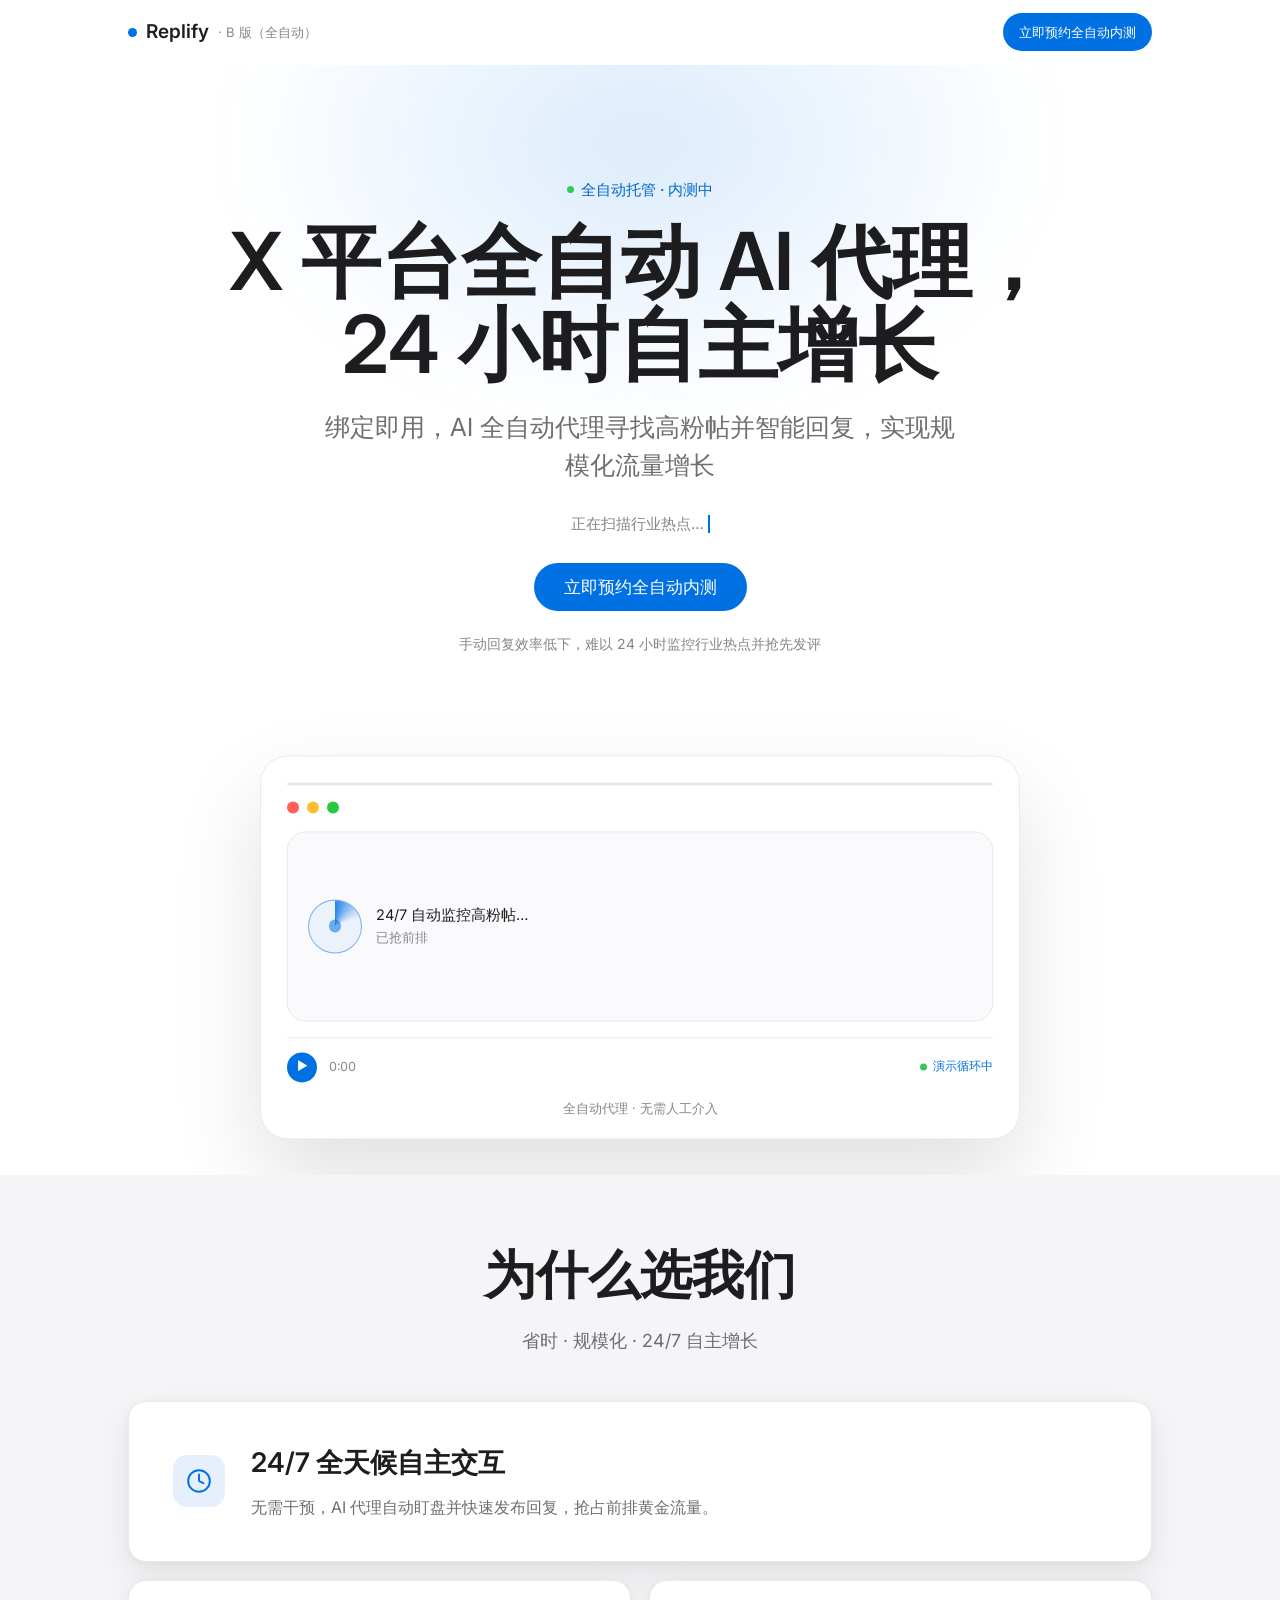
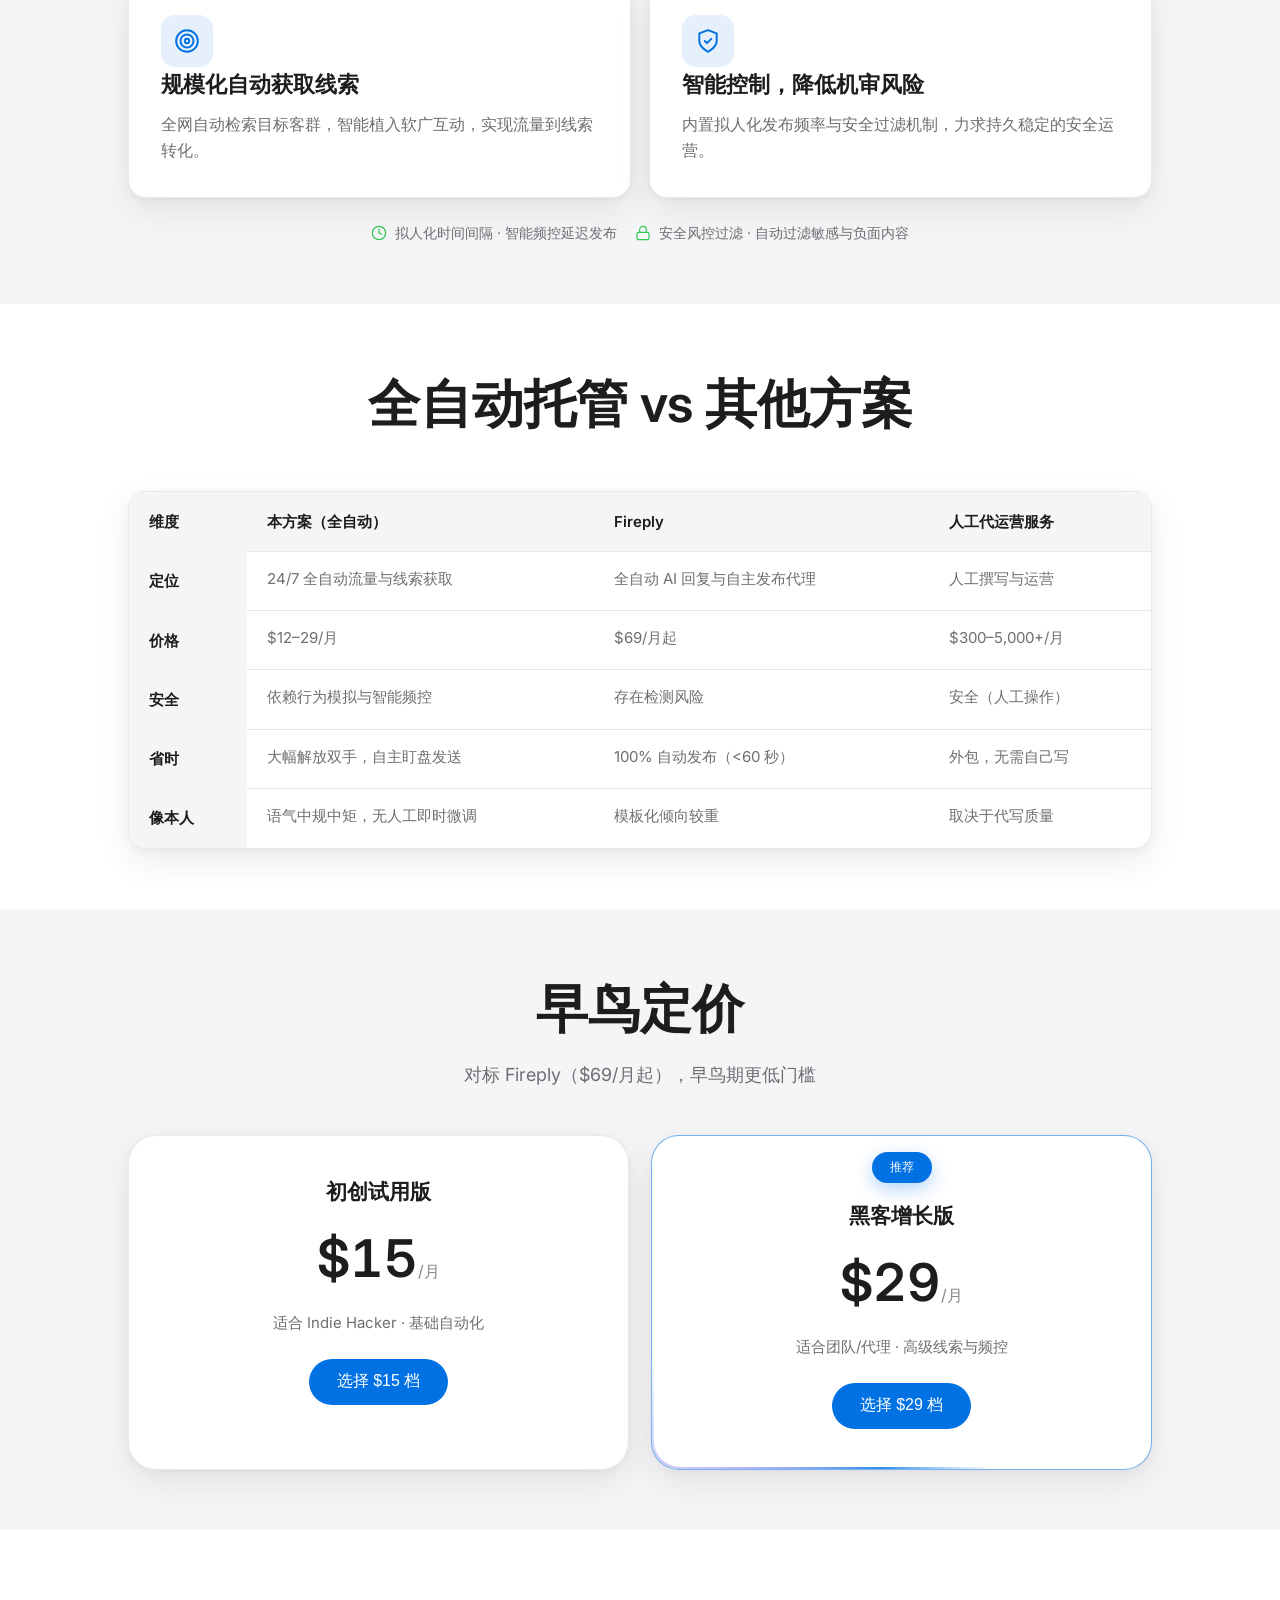
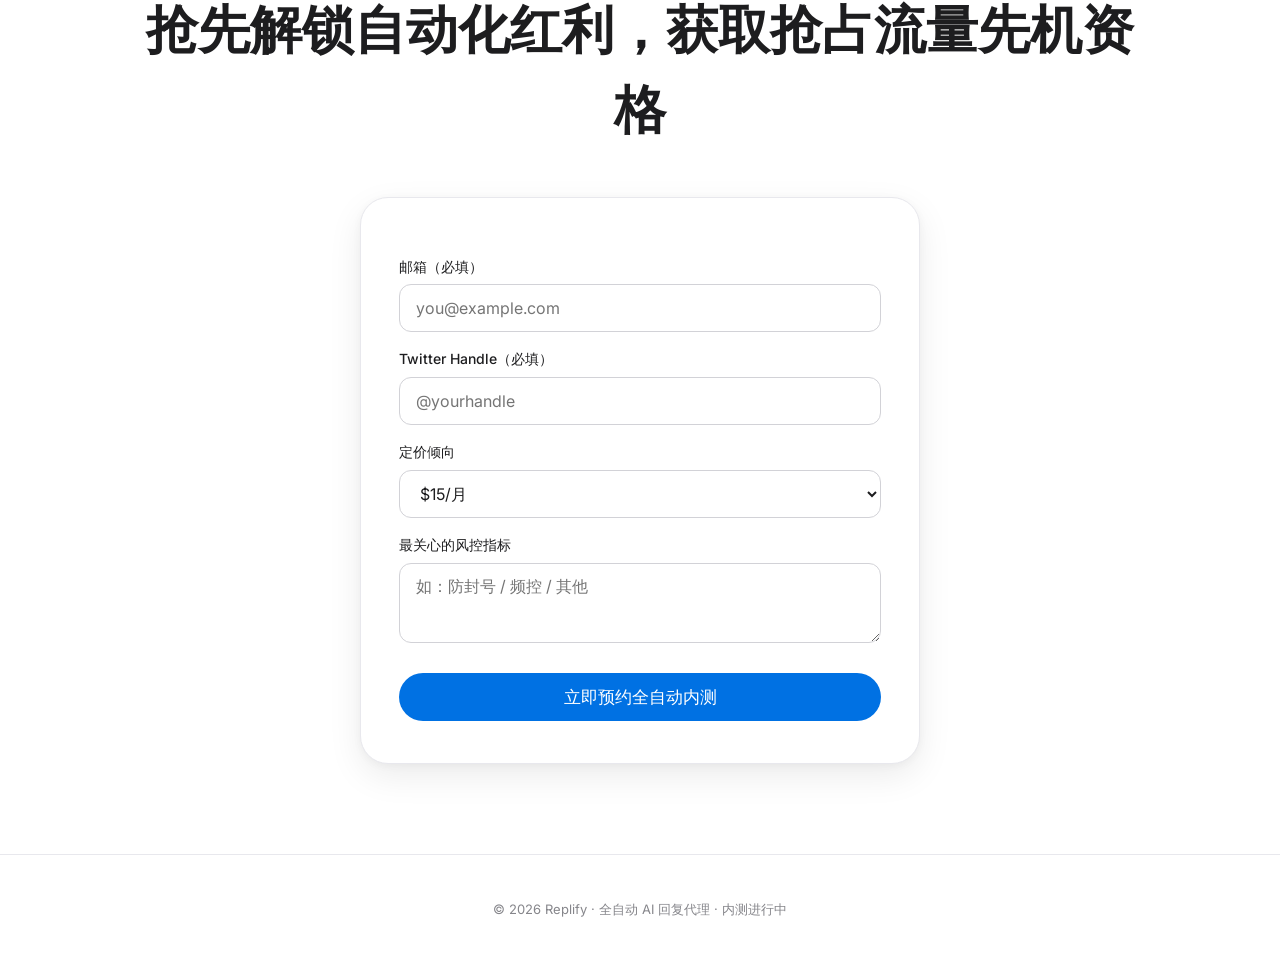
==== commit ab5fdcd5: "v12.1 修复卡片遮挡(GSAP clearProps+trust间距)+视频播放器式演示+hero光晕动效" ====
--- a/b/index.html
+++ b/b/index.html
@@ -39,6 +39,7 @@
     <!-- 产品演示（Apple 式居中大屏：雷达盯盘） -->
     <div class="demo-wrap">
       <div class="demo" role="group" aria-label="产品演示：AI 自动监控并发布回复">
+        <div class="demo-progress"><span></span></div>
         <div class="demo-head"><i style="background:#ff5f57"></i><i style="background:#febc2e"></i><i style="background:#28c840"></i></div>
         <div class="demo-stage">
           <div class="st st-0">
@@ -55,6 +56,11 @@
             <div class="sent"><span class="ok-ring">✓</span> 已自动发布回复（&lt;60 秒）</div>
             <div class="confirm-note">全自动代理 · 无需人工介入</div>
           </div>
+        </div>
+        <div class="demo-bar">
+          <span class="demo-play" aria-hidden="true">▶</span>
+          <span class="demo-time">0:00</span>
+          <span class="demo-live">演示循环中</span>
         </div>
         <p class="demo-note">全自动代理 · 无需人工介入</p>
       </div>
--- a/style.css
+++ b/style.css
@@ -132,7 +132,7 @@
 .f-card h3 { font-size: 22px; margin-bottom: 10px; font-weight: 600; color: var(--ink); }
 .f-card.wide h3 { font-size: 27px; }
 .f-card p { color: var(--ink-dim); font-size: 16px; line-height: 1.65; }
-.trust { grid-column: span 12; display: flex; gap: 18px; flex-wrap: wrap; justify-content: center; }
+.trust { grid-column: span 12; display: flex; gap: 18px; flex-wrap: wrap; justify-content: center; margin-top: 24px; }
 .trust span { display: inline-flex; align-items: center; gap: 8px; color: var(--ink-dim); font-size: 14px; }
 .trust svg { width: 16px; height: 16px; color: var(--green); }
 
@@ -200,4 +200,19 @@
   *, *::before, *::after { animation-duration: .01ms !important; animation-iteration-count: 1 !important; transition-duration: .01ms !important; scroll-behavior: auto !important; }
   .cta-btn::after { display: none; }
   h1 .line { opacity: 1; transform: none; }
-}+}
+/* ========== v12.1 动态增强 ========== */
+/* hero 流动光晕（浅色 Apple 风，柔和蓝光） */
+.hero { position: relative; overflow: hidden; }
+.hero::before { content: ""; position: absolute; left: 50%; top: -20%; width: 900px; height: 600px; transform: translateX(-50%); background: radial-gradient(ellipse at center, rgba(0,113,227,.14), transparent 65%); filter: blur(30px); pointer-events: none; animation: heroGlow 9s ease-in-out infinite alternate; z-index: -1; }
+@keyframes heroGlow { from { opacity: .5; transform: translateX(-50%) scale(1); } to { opacity: 1; transform: translateX(-46%) scale(1.15); } }
+
+/* 视频播放器式演示：进度条 + 控件条 */
+.demo-progress { height: 3px; background: var(--line-soft); border-radius: 3px; margin-bottom: 16px; overflow: hidden; }
+.demo-progress span { display: block; height: 100%; width: 0; background: linear-gradient(90deg, var(--accent), #5e5ce6); border-radius: 3px; }
+.demo-bar { display: flex; align-items: center; gap: 12px; margin-top: 16px; padding-top: 14px; border-top: 1px solid var(--line-soft); }
+.demo-play { width: 30px; height: 30px; border-radius: 50%; background: var(--accent); color: #fff; display: inline-flex; align-items: center; justify-content: center; font-size: 12px; cursor: pointer; transition: background .2s, transform .2s var(--ease); }
+.demo-play:hover { background: var(--accent-hi); transform: scale(1.06); }
+.demo-time { font-size: 12.5px; color: var(--ink-faint); font-variant-numeric: tabular-nums; }
+.demo-live { margin-left: auto; font-size: 12px; color: var(--accent); font-weight: 500; display: inline-flex; align-items: center; gap: 6px; }
+.demo-live::before { content: ""; width: 7px; height: 7px; border-radius: 50%; background: var(--green); animation: livePulse 2s ease-in-out infinite; }
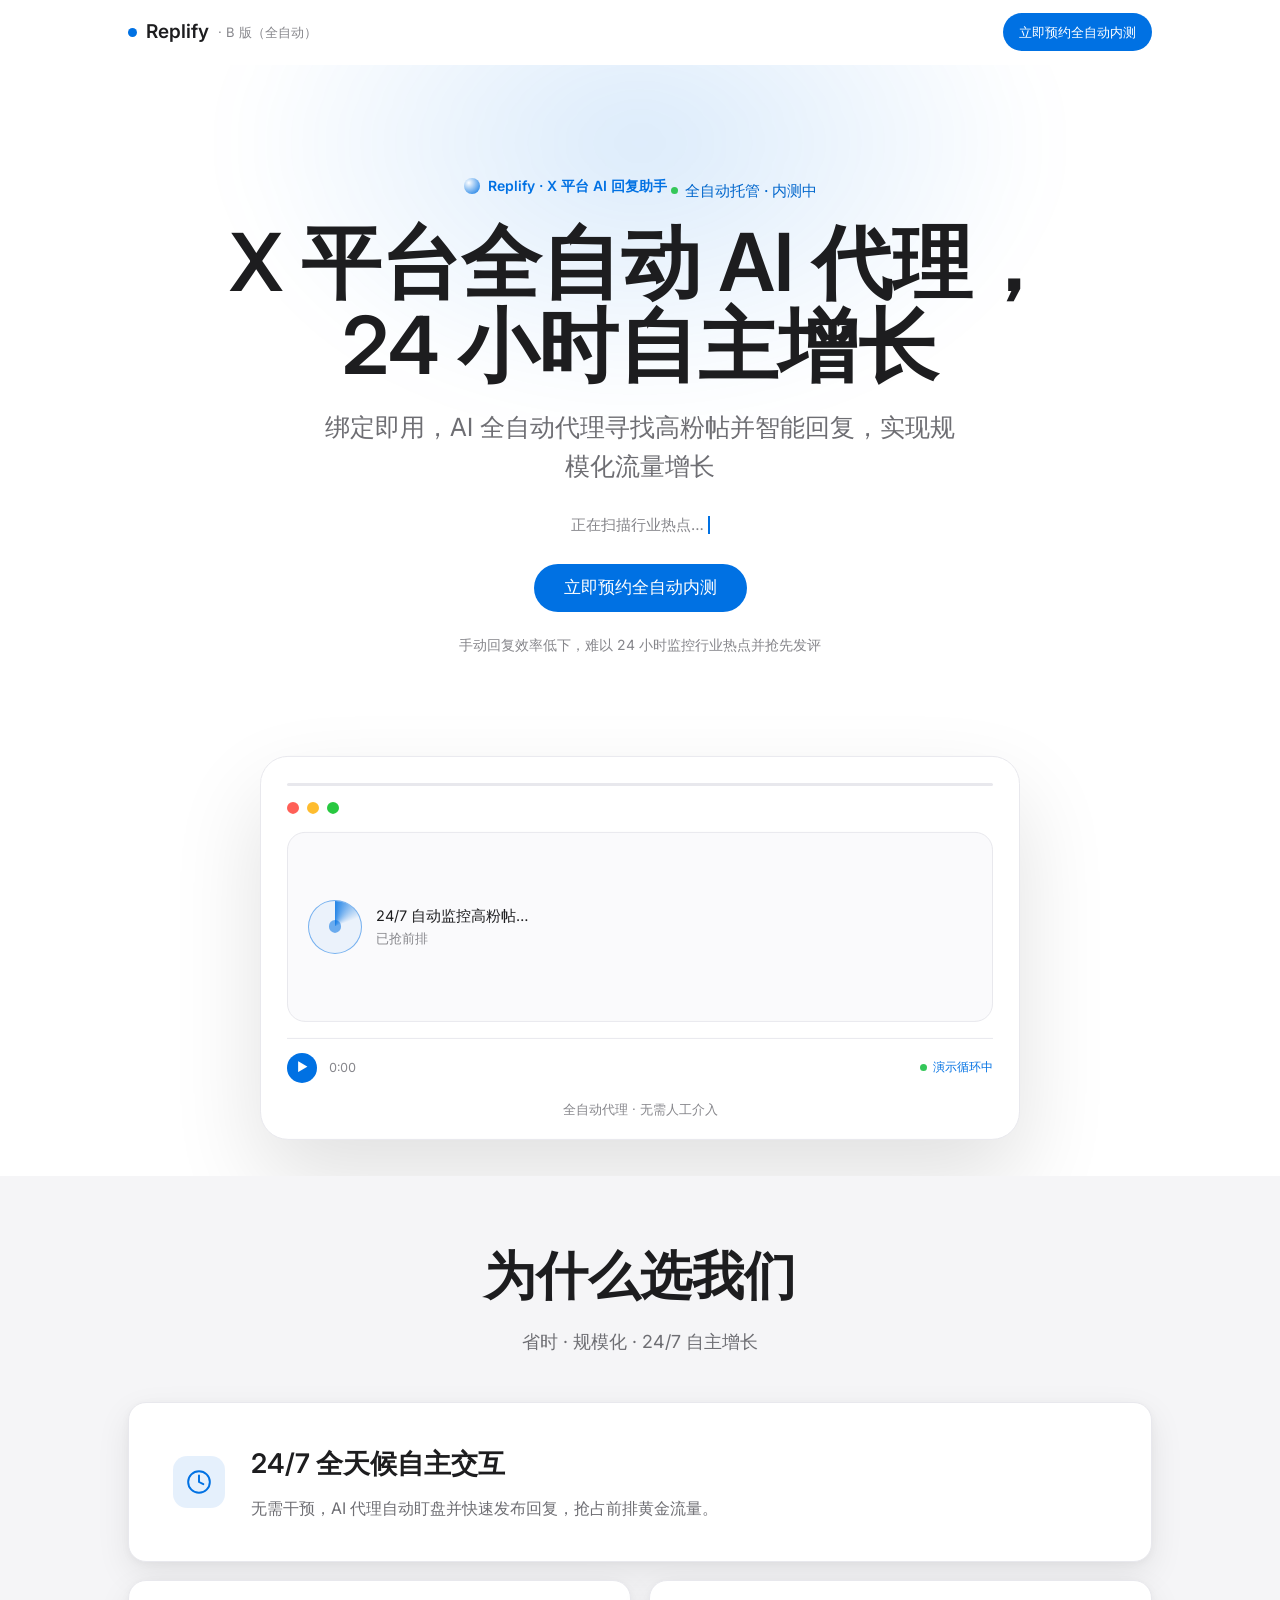
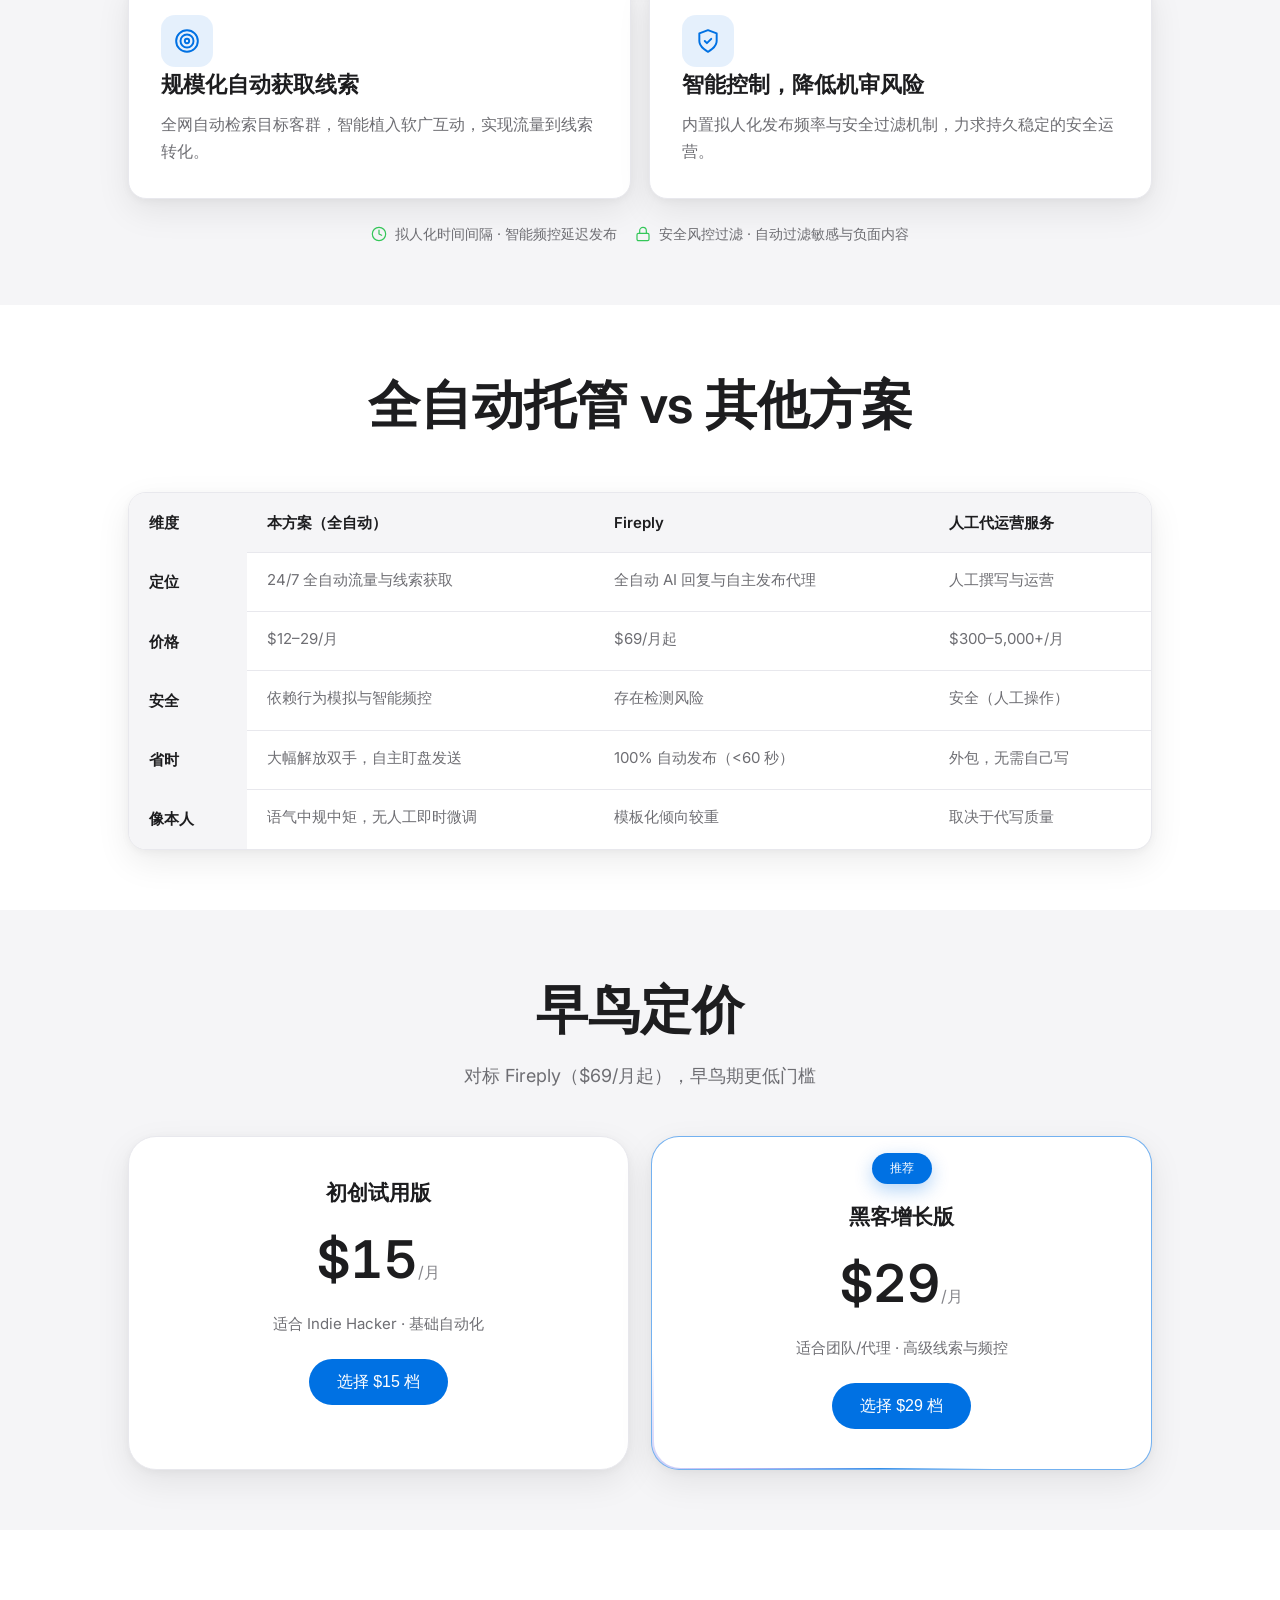
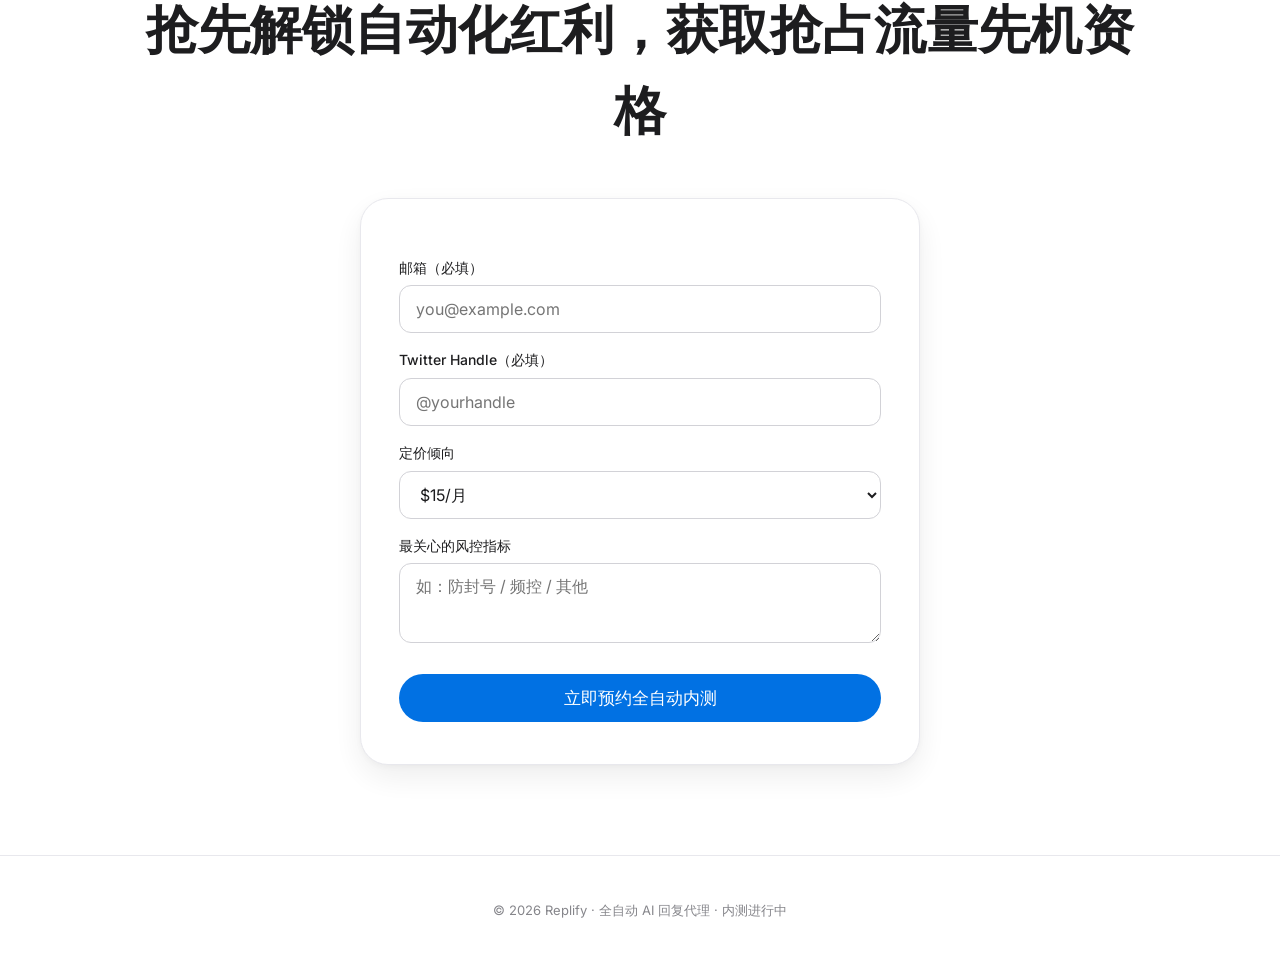
==== commit 3359607b: "v12.2 hero 首屏加产品定位标签: Replify·X平台AI回复助手（一眼看懂业务）" ====
--- a/b/index.html
+++ b/b/index.html
@@ -27,6 +27,7 @@
 <!-- Hero -->
 <section class="hero">
   <div class="container">
+    <div class="product-tag">Replify · X 平台 AI 回复助手</div>
     <span class="badge">全自动托管 · 内测中</span>
     <h1><span class="line">X 平台全自动 AI 代理，</span><span class="line">24 小时自主增长</span></h1>
     <p class="sub">绑定即用，AI 全自动代理寻找高粉帖并智能回复，实现规模化流量增长</p>
--- a/style.css
+++ b/style.css
@@ -215,4 +215,7 @@
 .demo-play:hover { background: var(--accent-hi); transform: scale(1.06); }
 .demo-time { font-size: 12.5px; color: var(--ink-faint); font-variant-numeric: tabular-nums; }
 .demo-live { margin-left: auto; font-size: 12px; color: var(--accent); font-weight: 500; display: inline-flex; align-items: center; gap: 6px; }
-.demo-live::before { content: ""; width: 7px; height: 7px; border-radius: 50%; background: var(--green); animation: livePulse 2s ease-in-out infinite; }+.demo-live::before { content: ""; width: 7px; height: 7px; border-radius: 50%; background: var(--green); animation: livePulse 2s ease-in-out infinite; }
+/* v12.2 产品定位标签（首屏一眼看懂做什么） */
+.product-tag { display: inline-flex; align-items: center; gap: 8px; font-size: 14px; font-weight: 600; color: var(--accent); margin-bottom: 14px; opacity: 0; animation: riseIn .9s var(--ease) .05s forwards; }
+.product-tag::before { content: ""; width: 16px; height: 16px; border-radius: 50%; background: radial-gradient(circle at 30% 30%, #fff, var(--accent)); }
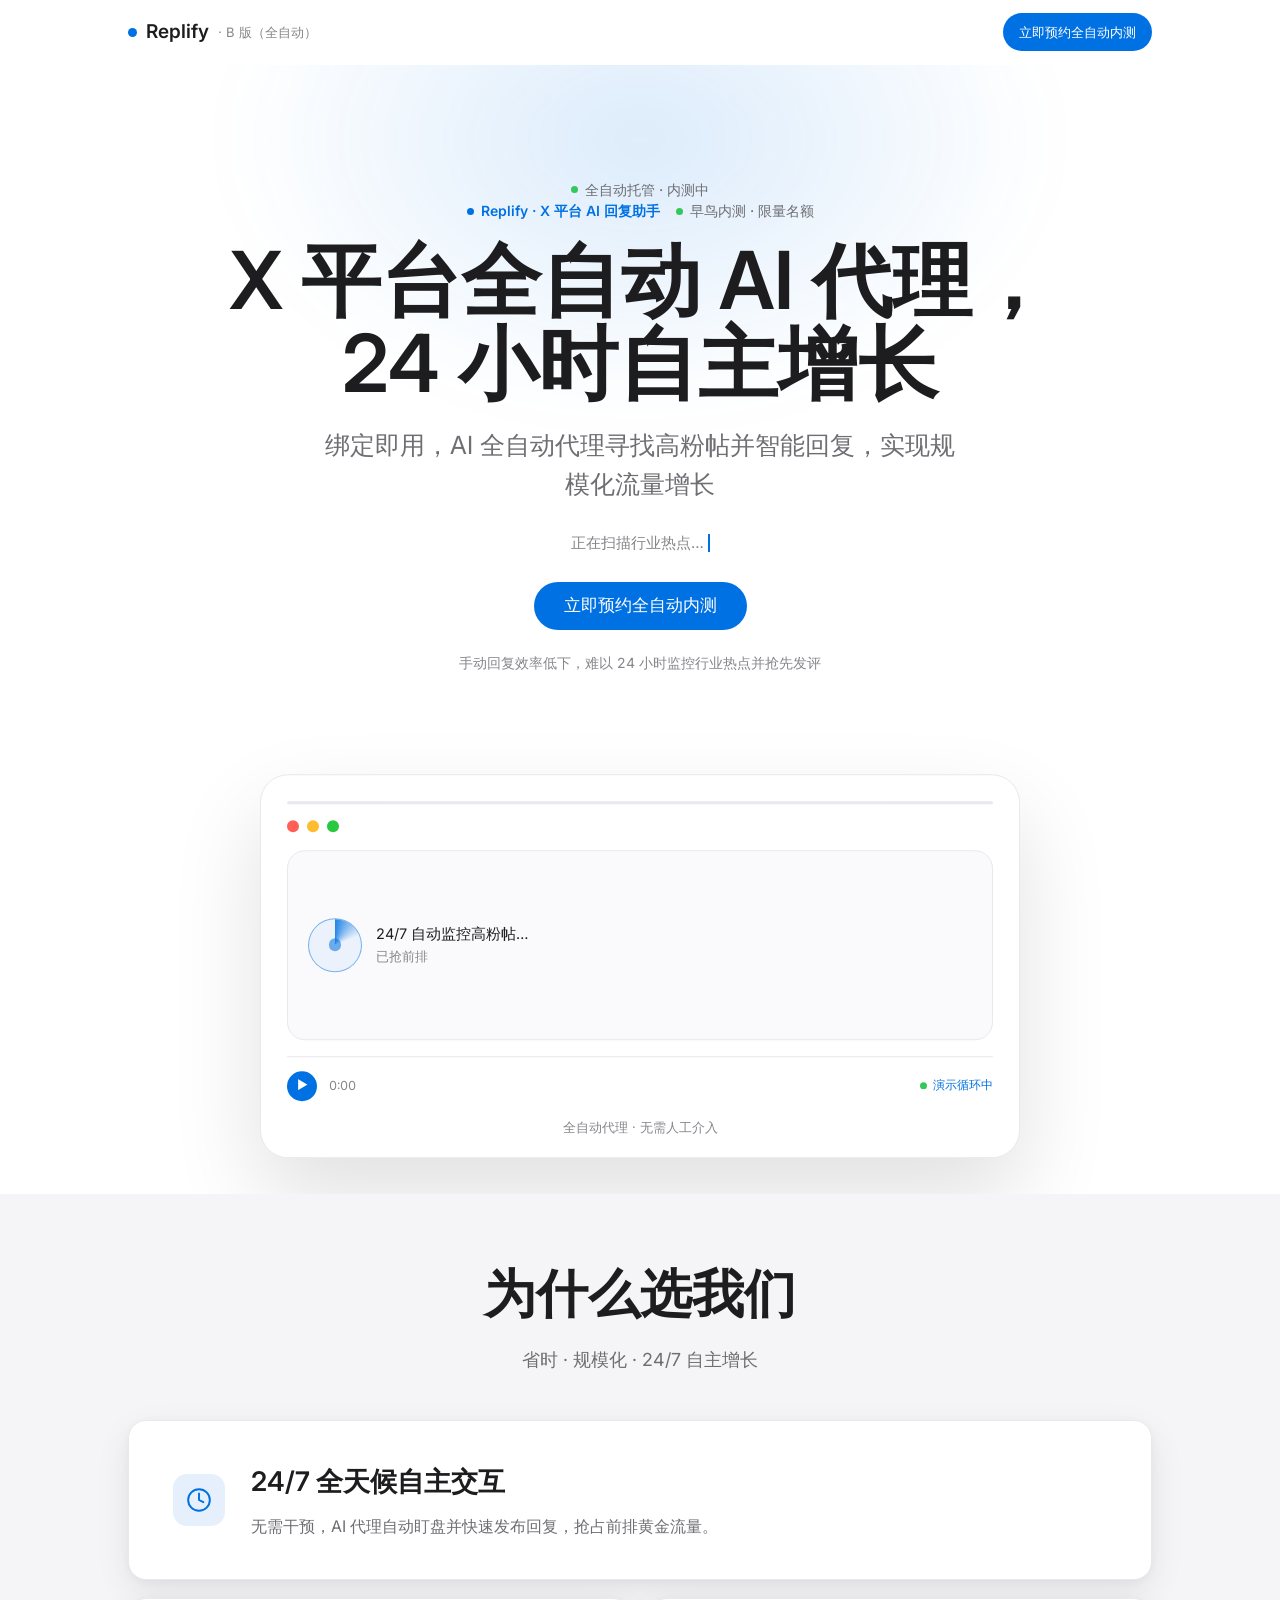
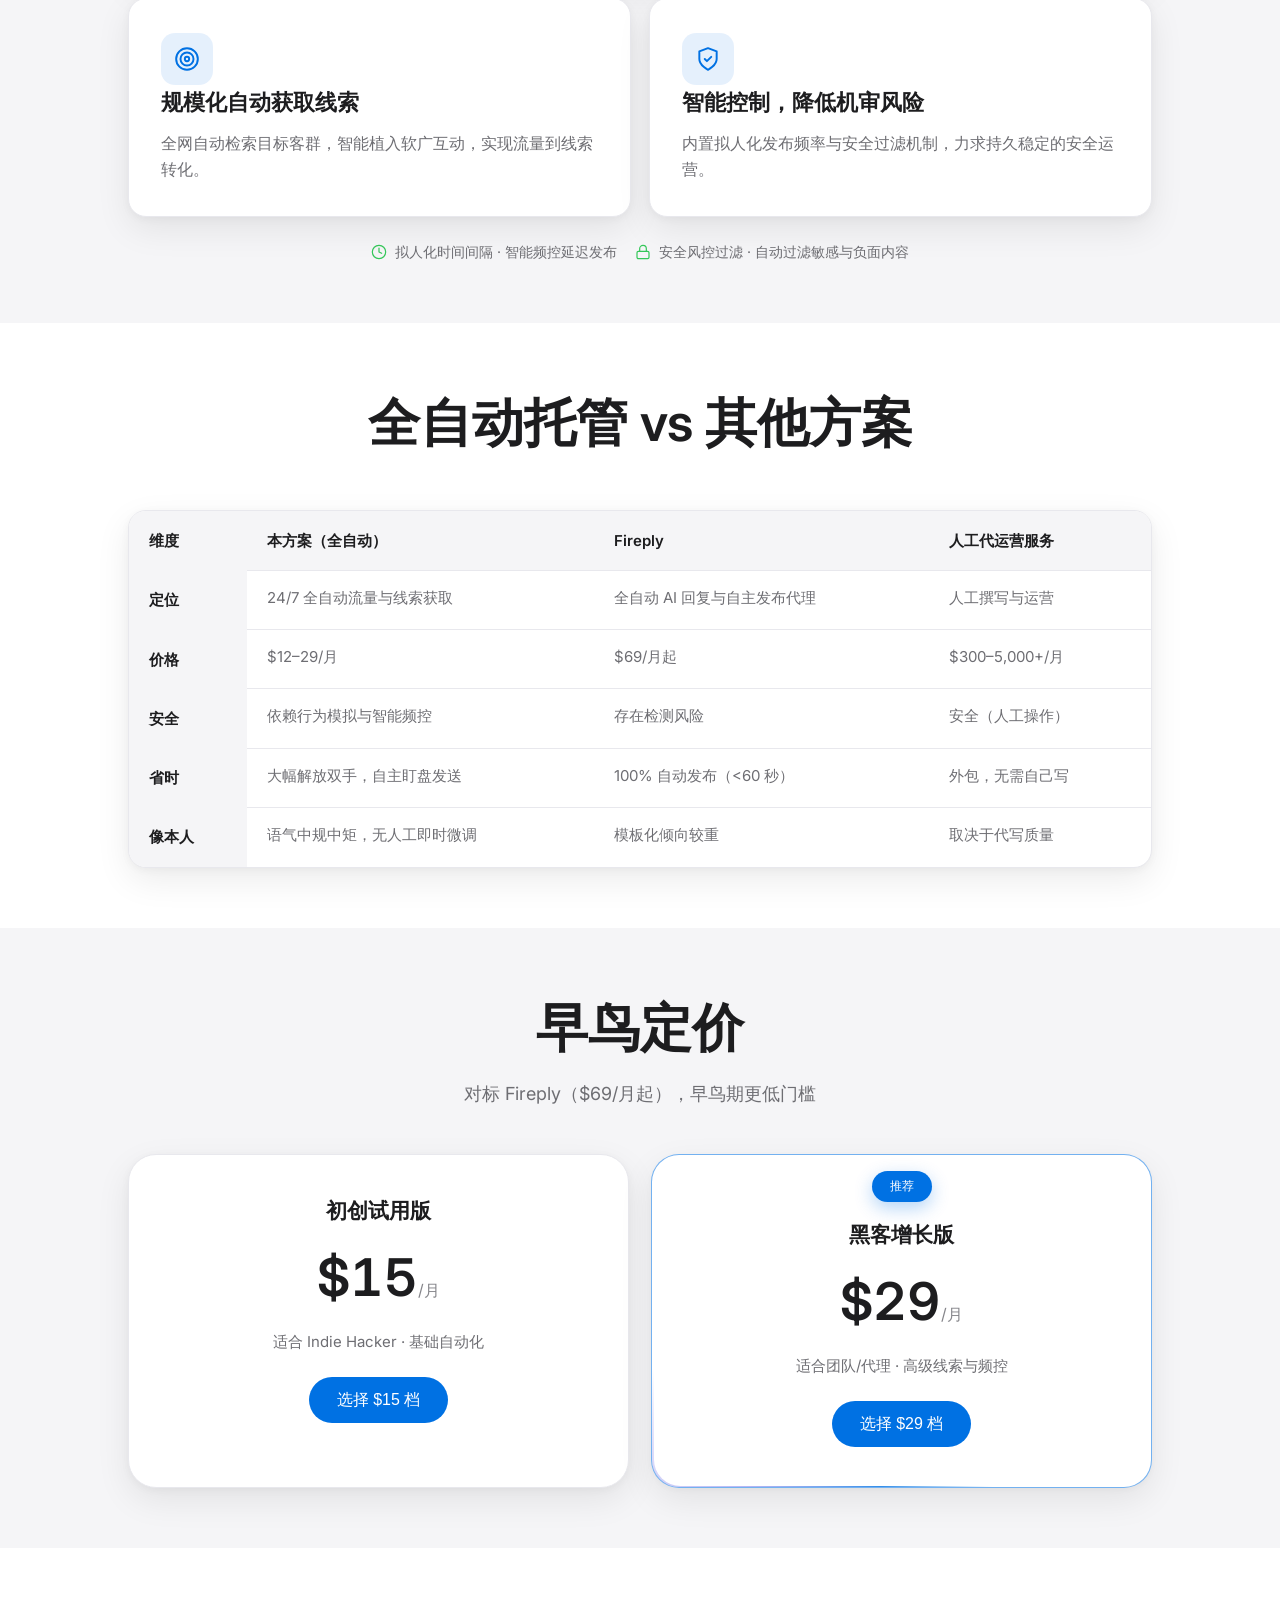
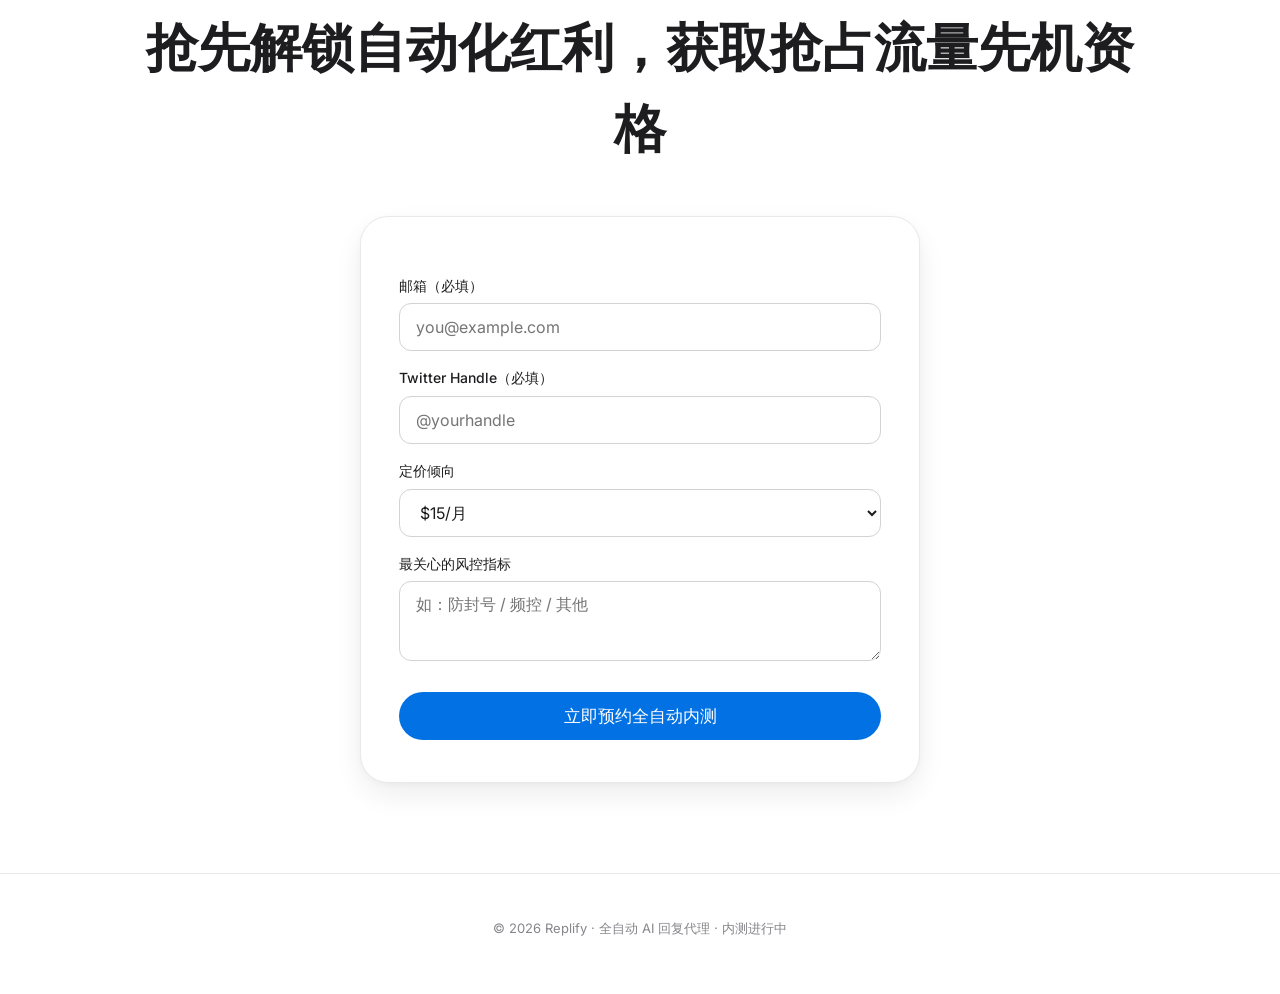
==== commit f3557270: "v12.3 hero标签统一一行: product-tag+badge 同行同字号同间距" ====
--- a/b/index.html
+++ b/b/index.html
@@ -27,8 +27,12 @@
 <!-- Hero -->
 <section class="hero">
   <div class="container">
-    <div class="product-tag">Replify · X 平台 AI 回复助手</div>
+
     <span class="badge">全自动托管 · 内测中</span>
+    <div class="hero-tags">
+      <span class="product-tag">Replify · X 平台 AI 回复助手</span>
+      <span class="badge">早鸟内测 · 限量名额</span>
+    </div>
     <h1><span class="line">X 平台全自动 AI 代理，</span><span class="line">24 小时自主增长</span></h1>
     <p class="sub">绑定即用，AI 全自动代理寻找高粉帖并智能回复，实现规模化流量增长</p>
     <div class="process-line" aria-hidden="true"><span class="type-text" data-phrases="正在扫描行业热点…,分析高粉帖…,抢占前排回复…"></span><span class="type-caret"></span></div>
--- a/style.css
+++ b/style.css
@@ -216,6 +216,9 @@
 .demo-time { font-size: 12.5px; color: var(--ink-faint); font-variant-numeric: tabular-nums; }
 .demo-live { margin-left: auto; font-size: 12px; color: var(--accent); font-weight: 500; display: inline-flex; align-items: center; gap: 6px; }
 .demo-live::before { content: ""; width: 7px; height: 7px; border-radius: 50%; background: var(--green); animation: livePulse 2s ease-in-out infinite; }
-/* v12.2 产品定位标签（首屏一眼看懂做什么） */
-.product-tag { display: inline-flex; align-items: center; gap: 8px; font-size: 14px; font-weight: 600; color: var(--accent); margin-bottom: 14px; opacity: 0; animation: riseIn .9s var(--ease) .05s forwards; }
-.product-tag::before { content: ""; width: 16px; height: 16px; border-radius: 50%; background: radial-gradient(circle at 30% 30%, #fff, var(--accent)); }+/* v12.3 首屏标签行：统一同一行 */
+.hero-tags { display: flex; align-items: center; justify-content: center; gap: 16px; flex-wrap: wrap; margin-bottom: 16px; }
+.product-tag, .badge { margin-bottom: 0; display: inline-flex; align-items: center; gap: 7px; font-size: 14px; }
+.product-tag { font-weight: 600; color: var(--accent); opacity: 0; animation: riseIn .9s var(--ease) .05s forwards; }
+.product-tag::before { content: ""; width: 7px; height: 7px; border-radius: 50%; background: var(--accent); }
+.badge { font-weight: 500; color: var(--ink-dim); opacity: 0; animation: riseIn .9s var(--ease) .05s forwards; }
